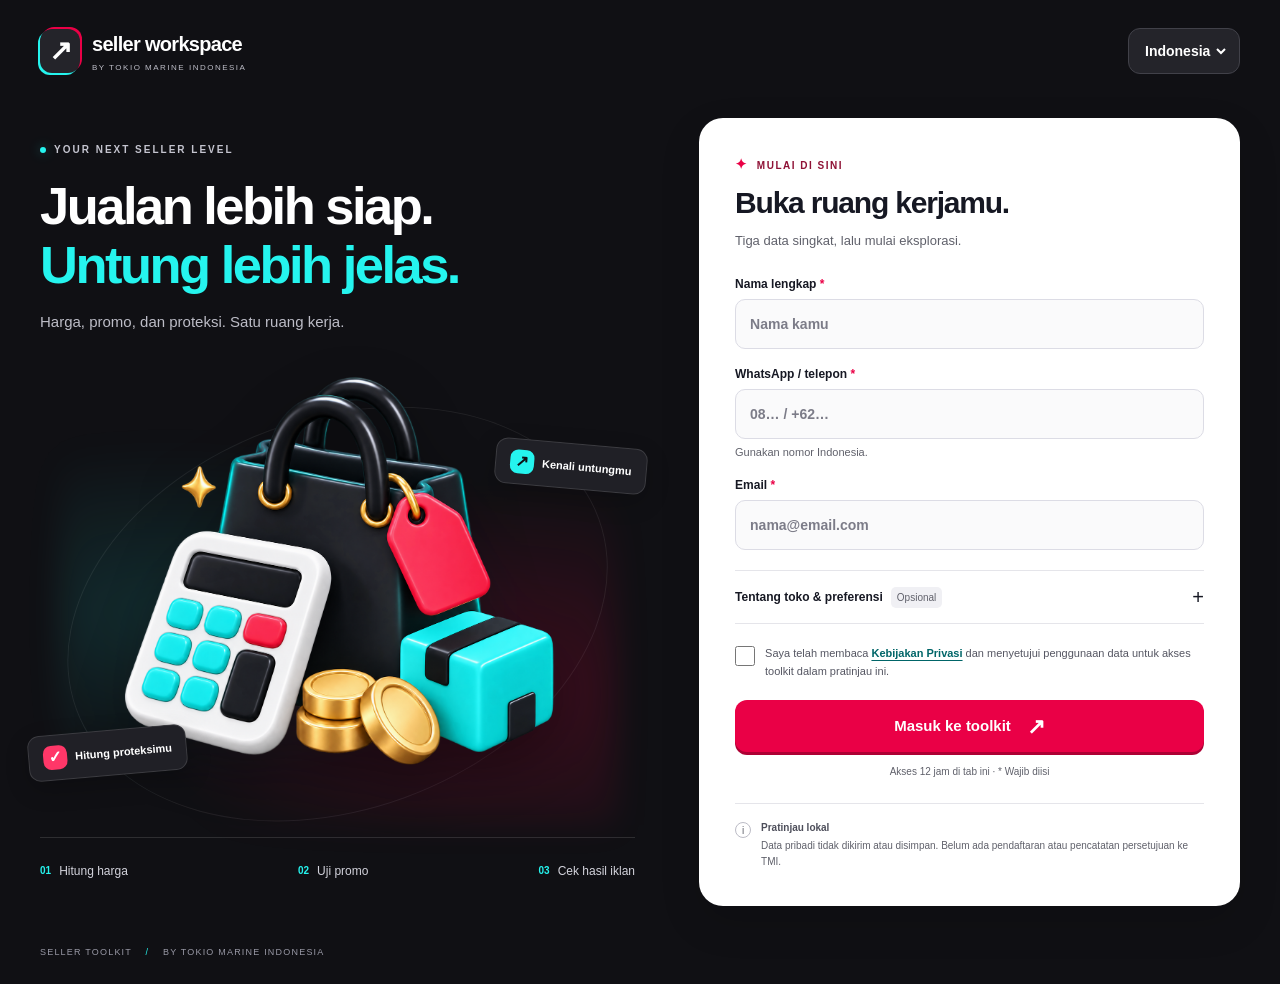
==== web/index.html @ cfddb522 "Redesign access page with TikTok-inspired visuals and focused form flow" ====
<!doctype html>
<html lang="id" hidden>
<head>
<script src="access-session.js?v=6e40b05d6940"></script>
<meta charset="utf-8"><meta name="viewport" content="width=device-width,initial-scale=1,viewport-fit=cover">
<title>TMI Seller Toolkit — Ruang Kerja Seller</title>
<meta name="description" content="Konsep worksite TMI Seller Connect: kalkulator margin, simulasi promo, ROAS, stok, dan toolkit layanan pembeli.">
<style>
:root{--ink:#122722;--sub:#677a72;--muted:#84978e;--mint:#c9f3df;--green:#076b53;--lime:#dcecaa;--cyan:#d5f6f3;--pink:#f7e3eb;--yellow:#fff0bc;--bg:#f4f6f2;--white:#fff;--line:#dce5dd;--shadow:0 12px 30px rgba(12,42,30,.045)}
*{box-sizing:border-box}html{scroll-behavior:smooth}body{margin:0;font-family:Inter,Arial,sans-serif;color:var(--ink);background:var(--bg);font-size:14px;line-height:1.5}button,input,select,textarea{font:inherit}button,a{-webkit-tap-highlight-color:transparent}button{cursor:pointer}a{color:inherit}button:focus-visible,a:focus-visible,input:focus-visible,select:focus-visible,textarea:focus-visible{outline:3px solid #19a986;outline-offset:3px}button:disabled{opacity:.5;cursor:not-allowed}button svg{flex-shrink:0}.icon{width:20px;height:20px;fill:none;stroke:currentColor;stroke-width:1.75;stroke-linecap:round;stroke-linejoin:round;display:inline-block;vertical-align:middle}.app{display:flex;min-height:100vh}.sidebar{width:242px;background:var(--ink);color:#e3eee7;position:fixed;inset:0 auto 0 0;padding:30px 20px 18px;display:flex;flex-direction:column;z-index:30}.brand{display:flex;gap:12px;align-items:center;padding:0 8px 27px;color:white;text-decoration:none}.brand-mark{width:39px;height:43px;border-radius:12px;background:var(--mint);color:var(--ink);display:grid;place-items:center}.brand-mark .icon{width:23px;height:23px}.brand strong{font-size:17px;letter-spacing:-.7px;display:block}.brand small{font-size:10px;letter-spacing:1.6px;color:#acbfb3;text-transform:uppercase;display:block;margin-top:3px}.navlabel{font-size:9px;font-weight:650;letter-spacing:1.6px;color:#92a99c;margin:21px 12px 10px}.nav-btn{border:0;background:none;color:#b7cbbd;width:100%;display:flex;align-items:center;gap:11px;text-align:left;padding:12px 13px;border-radius:9px;margin:2px 0;transition:.16s;font-size:12px}.nav-btn:hover{background:#213b30;color:white}.nav-btn.active{background:var(--mint);color:var(--ink);font-weight:650}.nav-btn .icon{width:17px;height:17px}.nav-btn span{flex:1}.nav-mini{font-size:9px;background:#244735;color:#d4e7d9;border-radius:5px;padding:2px 5px}.sidebar-callout{margin-top:auto;background:#1e382d;padding:17px 14px;border:1px solid #365143;border-radius:13px}.sidebar-callout small{color:#bbe4c6;font-size:9px;letter-spacing:1.3px}.sidebar-callout h4{margin:9px 0 7px;font-size:15px;line-height:1.35;color:white}.sidebar-callout p{font-size:11px;color:#aec6b5;margin:0 0 12px}.sidebar-callout button{background:none;border:0;color:var(--mint);font-size:11px;font-weight:650;padding:0;display:flex;gap:6px;align-items:center}.sidebar-foot{color:#8eaa98;font-size:9px;letter-spacing:.4px;padding:18px 8px 0}.workspace{margin-left:242px;min-width:0;width:calc(100% - 242px)}.topbar{height:82px;display:flex;align-items:center;justify-content:space-between;padding:0 38px;background:rgba(244,246,242,.94);border-bottom:1px solid var(--line);gap:14px}.breadcrumbs{font-size:12px;color:var(--sub);display:flex;gap:12px;align-items:center}.breadcrumbs b{color:var(--ink);font-weight:550}.topactions{display:flex;align-items:center;gap:15px}.local-pill{font-size:10px;color:var(--sub);display:flex;align-items:center;gap:6px}.local-pill:before{content:"";width:6px;height:6px;background:#4b9872;border-radius:50%}.btn{border:0;border-radius:9px;padding:12px 17px;display:inline-flex;gap:9px;align-items:center;justify-content:center;text-decoration:none;font-weight:600;font-size:12px;transition:.18s;white-space:nowrap}.btn:hover{transform:translateY(-1px)}.btn.primary{background:var(--ink);color:white}.btn.mint{background:var(--mint);color:var(--ink)}.btn.ghost{background:white;border:1px solid var(--line);color:var(--ink)}.btn.subtle{background:transparent;color:var(--green);border:1px solid #a7c2b3}.btn.small{padding:8px 12px;font-size:11px}.btn .icon{width:16px;height:16px}.mobile-menu{display:none;background:none;border:0;color:var(--ink);padding:5px}.page{padding:31px 38px 40px;max-width:1590px;margin:auto;display:none;animation:fade .3s}.page.active{display:block}@keyframes fade{from{opacity:.1;transform:translateY(5px)}to{opacity:1;transform:translateY(0)}}.eyebrow{font-size:10px;letter-spacing:1.25px;font-weight:700;text-transform:uppercase;color:var(--green)}.page-heading{display:flex;justify-content:space-between;align-items:flex-start;gap:20px;margin-bottom:23px}.page-heading h1{font-size:29px;letter-spacing:-1.0px;margin:4px 0 5px;line-height:1.22}.page-heading p{font-size:12px;color:var(--sub);margin:5px 0;max-width:740px}.badge{font-size:10px;border-radius:6px;padding:5px 8px;font-weight:650;display:inline-flex;align-items:center;gap:5px}.badge.mint{background:var(--mint);color:var(--green)}.badge.gray{background:#e6ebe5;color:#5d7166}.badge.pink{background:var(--pink);color:#954c66}.hero{border-radius:20px;display:grid;grid-template-columns:1.02fr .88fr;gap:22px;padding:37px 36px;background:var(--ink);color:white;position:relative;overflow:hidden}.hero:before{content:"";position:absolute;right:-95px;top:-190px;width:440px;height:440px;border:1px solid #3b5646;border-radius:50%;opacity:.5}.hero:after{content:"";position:absolute;right:-80px;top:-155px;width:440px;height:440px;border:1px solid #3b5646;border-radius:50%;opacity:.4}.hero-copy,.hero-preview{position:relative;z-index:1}.hero .eyebrow{color:#9ed3b9}.hero h2{font-size:clamp(31px,3vw,43px);letter-spacing:-1.5px;line-height:1.11;margin:15px 0 16px;max-width:440px}.hero h2 em{font-style:normal;color:#c9efae}.hero-copy p{font-size:12px;color:#bfd1c2;max-width:395px;margin:0 0 23px;line-height:1.7}.hero-actions{display:flex;gap:12px;align-items:center;flex-wrap:wrap}.hero-actions .btn.subtle{border-color:#506c5b;color:#c3dfcf}.hero-meta{display:flex;flex-wrap:wrap;gap:13px;margin-top:21px;color:#93b19f;font-size:9px}.hero-meta span{display:flex;gap:5px;align-items:center}.hero-meta .icon{width:13px;height:13px}.hero-preview{align-self:center;background:white;border-radius:14px;padding:19px 21px 16px;color:var(--ink);box-shadow:0 20px 50px rgba(0,0,0,.13);transform:rotate(-1.5deg)}.preview-head{display:flex;justify-content:space-between;align-items:center;border-bottom:1px solid var(--line);padding-bottom:12px;font-size:10px}.preview-head b{font-size:11px}.preview-title{margin-top:14px;font-size:10px;color:var(--sub)}.preview-amount{font-size:34px;line-height:1.25;font-weight:700;letter-spacing:-1.4px;margin:4px 0 5px}.preview-row{display:flex;justify-content:space-between;font-size:10px;color:var(--sub);margin:10px 0}.preview-row b{color:var(--ink);font-weight:550}.preview-row.total{border-top:1px solid var(--line);padding-top:11px}.bar-stack{display:flex;gap:3px;height:7px;margin:15px 0 6px}.bar-stack span{height:100%;border-radius:3px}.bar-stack .one{background:#47634b;flex:54}.bar-stack .two{background:#dcc2a4;flex:13}.bar-stack .three{background:#c9f3df;flex:18}.preview-foot{font-size:8px;color:#7b8b82;margin-top:8px;line-height:1.4}.section-head{display:flex;justify-content:space-between;align-items:end;margin:28px 0 14px;gap:20px}.section-head h2{font-size:18px;letter-spacing:-.4px;margin:0}.section-head p{font-size:11px;color:var(--sub);margin:4px 0 0}.section-head button{color:var(--green);font-weight:600;font-size:11px;border:0;background:none;padding:5px 0;white-space:nowrap}.tools-grid{display:grid;grid-template-columns:repeat(3,1fr);gap:15px}.tool-card{border:1px solid var(--line);border-radius:13px;padding:20px;background:white;text-align:left;display:flex;flex-direction:column;transition:transform .18s,box-shadow .18s;min-height:206px}.tool-card:hover{transform:translateY(-3px);box-shadow:var(--shadow)}.tool-card-top{display:flex;justify-content:space-between;align-items:center}.tool-icon{border-radius:10px;width:41px;height:41px;display:grid;place-items:center}.tool-icon .icon{width:22px;height:22px}.tool-icon.mint{background:#e1f5e7}.tool-icon.pink{background:var(--pink);color:#95516b}.tool-icon.yellow{background:var(--yellow);color:#7a6424}.tool-icon.cyan{background:var(--cyan);color:#34766d}.tool-card h3{font-size:15px;margin:17px 0 8px;letter-spacing:-.25px}.tool-card p{font-size:11px;color:var(--sub);margin:0 0 15px;line-height:1.55}.tool-card .open{margin-top:auto;display:flex;justify-content:space-between;align-items:center;font-size:10px;color:var(--green);font-weight:600}.tool-card .open .icon{width:15px;height:15px}.tool-row{display:grid;grid-template-columns:1fr 1fr;gap:15px;margin-top:15px}.tool-card.compact{flex-direction:row;align-items:center;gap:17px;min-height:106px}.tool-card.compact h3{margin:0 0 5px}.tool-card.compact p{margin:0}.tool-card.compact>.icon{margin-left:auto;flex-shrink:0}.worksite-note{font-size:10px;color:var(--sub);line-height:1.5;padding:17px 0 0}.worksite-note a{color:var(--green)}.intro-tip{border:1px solid #d6e7dd;background:#ebf5ed;border-radius:10px;padding:13px 16px;font-size:11px;color:#3f6754;display:flex;gap:10px;align-items:flex-start;margin-bottom:19px}.intro-tip .icon{width:16px;height:16px;flex-shrink:0}.calc-layout{display:grid;grid-template-columns:minmax(0,1.1fr) minmax(290px,.9fr);gap:21px;align-items:start}.panel{background:white;border:1px solid var(--line);border-radius:14px;padding:24px;min-width:0;box-shadow:var(--shadow)}.panel h2,.panel h3{font-size:17px;letter-spacing:-.35px;margin:0 0 7px}.panel .sub{font-size:11px;color:var(--sub);margin:0 0 20px}.form-grid{display:grid;grid-template-columns:1fr 1fr;gap:17px 17px}.field{display:block;font-size:11px;font-weight:550;color:#385348}.field.full{grid-column:1/-1}.field>span:first-child{display:block;margin-bottom:6px}.input-wrap{position:relative;display:flex;align-items:center;background:#fbfcfa;border:1px solid #d6e2d9;border-radius:8px;overflow:hidden}.input-wrap:focus-within{border-color:#37a282;box-shadow:0 0 0 2px #e4f5ec}.input-wrap b{font-size:10px;color:#86968c;font-weight:500;padding:0 0 0 11px}.input-wrap input{width:100%;min-width:0;appearance:textfield;-moz-appearance:textfield;padding:10px 11px;border:0;background:transparent;color:var(--ink);font-size:13px;outline:none!important}.input-wrap input::-webkit-inner-spin-button{opacity:.3}.input-wrap.suffix b{padding:0 12px 0 0}.field small{display:block;color:var(--muted);font-size:9px;font-weight:400;margin-top:5px}.field select,.field textarea{width:100%;padding:10px;border:1px solid #d6e2d9;background:#fbfcfa;border-radius:8px;color:var(--ink);font-size:12px}.field textarea{resize:vertical;min-height:90px}.mini-heading{font-size:10px;letter-spacing:.9px;text-transform:uppercase;font-weight:650;margin:24px 0 13px;color:var(--sub);grid-column:1/-1}.calc-actions{display:flex;gap:9px;flex-wrap:wrap;margin-top:22px;padding-top:19px;border-top:1px solid var(--line)}.result-panel{background:#e5f3e7;border-color:#cee4d3;position:sticky;top:22px}.result-label{font-size:11px;color:#557060}.result-value{font-size:39px;font-weight:700;line-height:1.2;letter-spacing:-1.5px;margin:9px 0}.result-caption{font-size:11px;color:#4c6c58}.status-tag{display:inline-flex;align-items:center;gap:5px;border-radius:6px;padding:5px 8px;background:#c6e5cd;font-size:10px;color:#2f6641;font-weight:650}.status-tag.negative{background:#f4ced9;color:#a13557}.result-breakdown{margin-top:22px;padding-top:10px;border-top:1px solid #c7dcc9}.result-row{display:flex;justify-content:space-between;align-items:flex-start;gap:14px;font-size:11px;padding:9px 0;color:#56715e}.result-row b{color:var(--ink);font-weight:650;text-align:right;white-space:nowrap}.result-row.strong{border-top:1px solid #c7dcc9;margin-top:9px;padding-top:17px}.error{display:none;background:#fdebf0;color:#9c2c51;border:1px solid #f0cad5;border-radius:9px;padding:15px;font-size:12px;line-height:1.5;margin:16px 0}.error.show{display:block}.form-note{font-size:10px;color:var(--sub);line-height:1.7;margin-top:15px}.model-details{margin-top:20px;border:1px solid var(--line);border-radius:12px;background:white;padding:15px 20px;font-size:11px;color:var(--sub)}.model-details summary{cursor:pointer;color:var(--ink);font-weight:600;font-size:12px}.model-details p{margin:12px 0 0}.stats-row{display:grid;grid-template-columns:repeat(3,1fr);gap:15px;margin-bottom:19px}.stat-card{background:white;border:1px solid var(--line);border-radius:12px;padding:20px}.stat-card small{font-size:10px;color:var(--sub)}.stat-card b{display:block;font-size:27px;letter-spacing:-.8px;margin-top:7px}.stat-card p{font-size:10px;color:var(--sub);margin:5px 0 0}.table-wrap{overflow:auto}.data-table{border-collapse:collapse;width:100%;font-size:12px}.data-table th{text-align:left;text-transform:uppercase;letter-spacing:.6px;font-size:9px;color:var(--sub);padding:14px 12px;background:#f3f6f1;border-bottom:1px solid var(--line);white-space:nowrap}.data-table td{padding:15px 12px;border-bottom:1px solid #e6ece6;vertical-align:top;white-space:nowrap}.data-table tr.good{background:#edf8ef}.data-table tr.bad{background:#fff2f5}.data-table .num{text-align:right;font-variant-numeric:tabular-nums}.tag{padding:3px 7px;background:#edf3ef;border-radius:5px;font-size:9px;font-weight:550}.tag.good{color:#297347;background:#e1f3e5}.tag.warn{color:#926523;background:#fff0cc}.section-actions{display:flex;gap:8px;align-items:center}.split-small{display:grid;grid-template-columns:1fr 1fr;gap:20px}.copybox{padding:18px;background:#f6f8f3;border:1px solid var(--line);border-radius:10px;margin-top:12px}.copybox h4{font-size:12px;margin:0 0 8px}.copybox p{font-size:11px;color:var(--sub);line-height:1.7;margin:0 0 12px}.inline-tools{display:flex;align-items:center;justify-content:space-between;gap:10px;flex-wrap:wrap}.empty{padding:35px;text-align:center;color:var(--sub);font-size:12px}.tabrow{display:flex;gap:7px;margin:19px 0;flex-wrap:wrap}.tabrow button{border:1px solid var(--line);background:white;border-radius:8px;padding:8px 12px;font-size:11px}.tabrow button.active{background:var(--ink);color:white}.form-grid .check{grid-column:1/-1;display:flex;align-items:flex-start;gap:9px;font-size:11px;font-weight:400;color:var(--sub);line-height:1.5}.check input{margin-top:2px;accent-color:var(--green);flex-shrink:0}.big-download{background:var(--ink);padding:30px;border-radius:17px;color:white;display:grid;grid-template-columns:1fr auto;align-items:center;gap:25px;margin:22px 0}.big-download h2{font-size:25px;letter-spacing:-.7px;margin:4px 0 11px}.big-download p{font-size:12px;color:#b6cdbd;margin:0}.big-download .eyebrow{color:var(--mint)}.sheet-list{display:grid;grid-template-columns:repeat(4,1fr);gap:12px;margin-top:20px}.sheet-item{border:1px solid var(--line);border-radius:10px;background:white;padding:17px;font-size:11px}.sheet-item small{color:var(--sub);font-size:9px;display:block;margin-top:6px}.event-panel{display:grid;grid-template-columns:1fr 1fr;gap:25px}.event-copy{background:var(--ink);border-radius:15px;padding:30px;color:white;position:relative;overflow:hidden}.event-copy h2{font-size:35px;line-height:1.15;letter-spacing:-1.2px;margin:19px 0}.event-copy p{font-size:13px;line-height:1.8;color:#b8d0bf}.event-copy .eyebrow{color:var(--mint)}.event-points{display:grid;gap:15px;margin:30px 0}.event-points div{display:flex;align-items:center;gap:12px;font-size:12px;color:#cee2d2}.event-copy .huge{position:absolute;bottom:-23px;right:-12px;font-size:116px;font-weight:750;color:#294637;line-height:1}.event-copy>*:not(.huge){position:relative;z-index:1}.source-card{background:white;border:1px solid var(--line);border-radius:10px;padding:18px;margin:10px 0}.source-card h3{font-size:13px;margin:0 0 6px}.source-card p{font-size:11px;color:var(--sub);margin:0 0 8px}.source-card a{font-size:10px;color:var(--green);word-break:break-word}.protection-grid{display:grid;grid-template-columns:repeat(3,1fr);gap:15px}.protection-card{padding:23px;border:1px solid var(--line);border-radius:13px;background:white}.protection-card h3{font-size:20px;margin:15px 0}.protection-card p{font-size:12px;color:var(--sub);line-height:1.7}.protection-card .limit{border-top:1px solid var(--line);padding-top:14px;font-size:10px;color:#805361}.notice{padding:17px;background:var(--yellow);border-radius:10px;font-size:12px;color:#775d25;margin:20px 0}.privacy{font-size:10px;color:var(--sub);margin:18px 0;line-height:1.7}.toast{position:fixed;left:calc(50% + 100px);bottom:25px;transform:translate(-50%,20px);background:var(--ink);color:white;max-width:560px;width:max-content;padding:13px 20px;border-radius:10px;z-index:90;box-shadow:0 8px 35px #10251e30;opacity:0;pointer-events:none;transition:.2s;font-size:12px}.toast.visible{opacity:1;transform:translate(-50%,0)}dialog{border:0;border-radius:16px;padding:0;max-width:620px;width:calc(100% - 36px);box-shadow:0 25px 100px #0005;background:#fff;color:var(--ink)}dialog::backdrop{background:rgba(10,30,22,.45);backdrop-filter:blur(3px)}.dialog-head{display:flex;align-items:center;justify-content:space-between;border-bottom:1px solid var(--line);padding:21px 24px}.dialog-head h2{font-size:19px;margin:0}.dialog-body{padding:23px 24px}.close-btn{border:0;background:#eef3ed;color:var(--ink);border-radius:50%;width:29px;height:29px;font-size:21px;line-height:1}.mobile-overlay{display:none}.hide{display:none!important}
@media(min-width:1650px){.topbar{padding-left:52px;padding-right:52px}.page{padding-top:40px}.hero{padding:44px}}
@media(max-width:1120px){.sidebar{width:212px;padding:26px 13px 15px}.workspace{width:calc(100% - 212px);margin-left:212px}.topbar{padding:0 24px}.page{padding:26px 24px}.hero{padding:28px;grid-template-columns:1fr 1fr}.hero h2{font-size:35px}.hero-preview{padding:17px}.tools-grid{gap:11px}.tool-card{padding:16px}.calc-layout{grid-template-columns:1fr .9fr;gap:15px}.panel{padding:19px}.page-heading h1{font-size:27px}.sheet-list{grid-template-columns:repeat(2,1fr)}}
@media(max-width:880px){.sidebar{transform:translateX(-100%);transition:.2s;width:245px}.sidebar.open{transform:translateX(0)}.workspace{margin-left:0;width:100%}.mobile-menu{display:block}.breadcrumbs{gap:8px}.mobile-overlay.open{display:block;position:fixed;inset:0;background:#0c281950;z-index:29}.topbar{height:70px}.page{padding:24px}.toast{left:50%}.local-pill{display:none}.event-panel{grid-template-columns:1fr}.event-copy .huge{font-size:100px}.protection-grid{grid-template-columns:1fr}}
@media(max-width:600px){.topbar{padding:0 17px;height:65px;gap:8px}.breadcrumbs>span,.breadcrumbs>i{display:none}.topactions{gap:7px}.topactions>.btn{padding:9px 11px;font-size:10px}.page{padding:23px 17px 30px}.page-heading{gap:12px;display:block;margin-bottom:17px}.page-heading h1{font-size:27px;max-width:340px}.page-heading .badge{margin-top:10px}.hero{grid-template-columns:1fr;padding:26px 23px;gap:25px;border-radius:15px}.hero h2{font-size:36px}.hero-preview{transform:rotate(-1deg);max-width:410px}.hero-copy p{font-size:12px;max-width:350px}.hero-meta{gap:10px}.tools-grid{grid-template-columns:1fr}.tool-card{min-height:0;padding:19px}.tool-card h3{margin-top:12px}.tool-row{grid-template-columns:1fr;gap:11px}.section-head{align-items:start;margin-top:25px}.section-head h2{font-size:17px}.section-head button{font-size:10px}.calc-layout{grid-template-columns:1fr}.result-panel{position:static}.form-grid{gap:14px}.stats-row{grid-template-columns:1fr;gap:10px}.stat-card{padding:16px;display:grid;grid-template-columns:1fr 1fr;align-items:center}.stat-card b{font-size:24px;margin:0;text-align:right}.stat-card p{grid-column:1/-1}.split-small{grid-template-columns:1fr}.big-download{grid-template-columns:1fr;padding:25px;gap:20px}.big-download h2{font-size:25px}.sheet-list{gap:9px}.panel{padding:20px}.result-value{font-size:36px}.form-note{font-size:10px}.toast{max-width:calc(100% - 30px);font-size:11px}.event-copy{padding:26px}.event-copy h2{font-size:31px}.inline-tools{align-items:flex-start}.section-actions{flex-wrap:wrap}.field{font-size:10px}.input-wrap input{font-size:13px}.data-table{font-size:11px}.dialog-body{padding:20px}.dialog-head{padding:19px 20px}}
@media(prefers-reduced-motion:reduce){*{animation:none!important;transition:none!important;scroll-behavior:auto!important}}
@media print{.sidebar,.topbar,.btn,.worksite-note,.toast,.mobile-overlay,.nav-btn,.calc-actions,dialog{display:none!important}.workspace{margin:0;width:100%}.page{padding:0;max-width:none}.panel,.hero,.stat-card{box-shadow:none;break-inside:avoid}.result-panel{position:static}.page:not(.active){display:none}.page.active{display:block}.hero{color:#000;background:white;border:1px solid #bbb}.hero p,.hero .eyebrow{color:#333}body{background:white;font-size:10pt}.data-table td{white-space:normal}}
</style>
<link rel="stylesheet" href="workspace.css?v=d2c902193d20">
<link rel="stylesheet" href="theme.css?v=b9138e4c793e">
<link rel="stylesheet" href="mobile.css?v=251c480e85fb">
<link rel="stylesheet" href="protection.css?v=87c7f509bc99">
</head>
<body>
<a class="skip-link" href="#main">Lewati menu, ke isi halaman</a>
<svg aria-hidden="true" style="display:none"><defs>
<symbol id="i-grid" viewBox="0 0 24 24"><rect x="3" y="3" width="7" height="7" rx="1.5"/><rect x="14" y="3" width="7" height="7" rx="1.5"/><rect x="3" y="14" width="7" height="7" rx="1.5"/><rect x="14" y="14" width="7" height="7" rx="1.5"/></symbol>
<symbol id="i-calc" viewBox="0 0 24 24"><rect x="5" y="2.5" width="14" height="19" rx="2"/><path d="M8 6h8M8 10h2m4 0h2M8 14h2m4 0h2M8 18h2m4 0h2"/></symbol>
<symbol id="i-tag" viewBox="0 0 24 24"><path d="M3 3h8l10 10-8 8L3 11z"/><circle cx="7.5" cy="7.5" r="1"/></symbol>
<symbol id="i-chart" viewBox="0 0 24 24"><path d="M4 3v17h17M7 15l4-5 4 2 6-7M16 5h5v5"/></symbol>
<symbol id="i-box" viewBox="0 0 24 24"><path d="m3 7 9-4 9 4v10l-9 4-9-4zM3 7l9 4 9-4M12 11v10M7.5 5l9 4"/></symbol>
<symbol id="i-chat" viewBox="0 0 24 24"><path d="M5 4h14a2 2 0 0 1 2 2v10a2 2 0 0 1-2 2H9l-6 4V6a2 2 0 0 1 2-2zM7 8h10M7 12h7"/></symbol>
<symbol id="i-download" viewBox="0 0 24 24"><path d="M12 3v12m-5-5 5 5 5-5M4 16v4h16v-4"/></symbol>
<symbol id="i-arrow" viewBox="0 0 24 24"><path d="M4 12h15m-6-6 6 6-6 6"/></symbol>
<symbol id="i-check" viewBox="0 0 24 24"><path d="m5 12 4 4L19 6"/></symbol>
<symbol id="i-shield" viewBox="0 0 24 24"><path d="m12 2 8 3v6c0 5-4 9-8 11-4-2-8-6-8-11V5zM8 12l3 3 5-6"/></symbol>
<symbol id="i-book" viewBox="0 0 24 24"><path d="M3 4h6c2 0 3 1 3 2 0-1 1-2 3-2h6v16h-6c-2 0-3 1-3 1s-1-1-3-1H3zM12 6v15"/></symbol>
<symbol id="i-calendar" viewBox="0 0 24 24"><rect x="3" y="5" width="18" height="16" rx="2"/><path d="M7 2v6m10-6v6M3 11h18M7 15h3m4 0h3"/></symbol>
<symbol id="i-info" viewBox="0 0 24 24"><circle cx="12" cy="12" r="9"/><path d="M12 11v6M12 7h.01"/></symbol>
<symbol id="i-copy" viewBox="0 0 24 24"><rect x="8" y="8" width="12" height="13" rx="2"/><path d="M15 8V3H3v13h5"/></symbol>
<symbol id="i-reset" viewBox="0 0 24 24"><path d="M4 10a8 8 0 1 1 1 7M4 4v6h6"/></symbol>
<symbol id="i-menu" viewBox="0 0 24 24"><path d="M4 6h16M4 12h16M4 18h16"/></symbol>
<symbol id="i-save" viewBox="0 0 24 24"><path d="M4 3h13l3 3v15H4zM8 3v6h8V3M8 21v-8h8v8"/></symbol>
<symbol id="i-plus" viewBox="0 0 24 24"><path d="M12 4v16M4 12h16"/></symbol>
<symbol id="i-trash" viewBox="0 0 24 24"><path d="M4 6h16M9 6V3h6v3M6 6l1 15h10l1-15M10 10v7m4-7v7"/></symbol>
<symbol id="i-lock" viewBox="0 0 24 24"><rect x="5" y="10" width="14" height="11" rx="2"/><path d="M8 10V7a4 4 0 0 1 8 0v3M12 14v3"/></symbol>
</defs></svg>
<div class="mobile-overlay" id="overlay"></div>
<div class="app">
<aside class="sidebar" id="sidebar">
<button class="nav-close" id="close-menu" aria-label="Tutup menu navigasi">×</button>
<a href="#home" class="brand" data-page="home"><span class="brand-mark"><svg class="icon"><use href="#i-shield"/></svg></span><span><strong>seller workspace.</strong><small>by Tokio Marine Indonesia</small></span></a>
<nav aria-label="Menu ruang kerja"><button class="nav-btn" data-page="home"><svg class="icon" aria-hidden="true"><use href="#i-grid"/></svg><span>Mulai di sini</span></button><div class="navlabel">RENCANA JUALAN</div><button class="nav-btn" data-page="margin"><svg class="icon" aria-hidden="true"><use href="#i-calc"/></svg><span>Harga & proteksi</span></button><button class="nav-btn" data-page="promo"><svg class="icon" aria-hidden="true"><use href="#i-tag"/></svg><span>Simulasi diskon</span></button><button class="nav-btn" data-page="roas"><svg class="icon" aria-hidden="true"><use href="#i-chart"/></svg><span>Cek biaya iklan</span></button><div class="navlabel">OPERASIONAL TOKO</div><button class="nav-btn" data-page="stock"><svg class="icon" aria-hidden="true"><use href="#i-box"/></svg><span>Rencana stok</span></button><button class="nav-btn" data-page="returns"><svg class="icon" aria-hidden="true"><use href="#i-chat"/></svg><span>Retur & pesan pembeli</span></button><div class="navlabel">PANDUAN & UNDUHAN</div><button class="nav-btn" data-page="templates"><svg class="icon" aria-hidden="true"><use href="#i-download"/></svg><span>Template & hasil</span></button><button class="nav-btn" data-page="webinar"><svg class="icon" aria-hidden="true"><use href="#i-calendar"/></svg><span>Belajar di TokioTalk</span></button><button class="nav-btn" data-page="protection"><svg class="icon" aria-hidden="true"><use href="#i-shield"/></svg><span>Kenali proteksi</span></button><button class="nav-btn" data-page="sources"><svg class="icon" aria-hidden="true"><use href="#i-book"/></svg><span>Cara hitung & sumber</span></button></nav><div class="sidebar-foot"><svg class="icon" aria-hidden="true"><use href="#i-lock"/></svg><span>Data di perangkat ini<br>Belum terhubung ke toko</span></div></aside>
<div class="workspace">
<header class="topbar"><div class="breadcrumbs"><button class="mobile-menu" id="menu" aria-label="Buka menu" aria-controls="sidebar" aria-expanded="false"><svg class="icon" aria-hidden="true"><use href="#i-menu"/></svg></button><span id="crumb-group">Ruang kerja</span><i aria-hidden="true">/</i><b id="crumb">Mulai di sini</b></div><div class="topactions"><label class="language-picker"><svg class="icon" aria-hidden="true" viewBox="0 0 24 24"><circle cx="12" cy="12" r="9"/><path d="M3 12h18M12 3c5 5 5 13 0 18M12 3c-5 5-5 13 0 18"/></svg><select id="language-select" aria-label="Bahasa / Language" data-no-i18n><option value="id" lang="id">Indonesia</option><option value="en" lang="en">English</option></select></label><span id="save-status" role="status" aria-live="polite">Angka contoh</span><button class="btn primary" data-save><svg class="icon" aria-hidden="true"><use href="#i-save"/></svg>Simpan</button></div></header>
<main id="main">
<section class="page active" id="page-home" aria-label="Mulai di sini">
<div class="page-heading dashboard-heading"><div><div class="eyebrow">SELLER WORKSPACE</div><h1>Naik level jualanmu.</h1><p>Hitung untung. Siapkan langkah berikutnya.</p></div><div class="quest-counter"><span class="quest-stars" aria-hidden="true">✦ ✦ ✦</span><span id="quest-count">0/3 alat dijelajahi</span><progress id="quest-progress" max="3" value="0" aria-label="Alat rencana jualan dijelajahi"></progress></div></div>
<div class="start-panel"><div class="quest-hero-copy"><span class="badge mint">MISI PERTAMA</span><h2>Harga pas.<br>Untung jelas.</h2><p>Mulai dari modal dan biaya produkmu.</p><button class="btn primary" data-page="margin">Hitung sekarang <svg class="icon" aria-hidden="true"><use href="#i-arrow"/></svg></button></div><div class="hero-art"><img src="assets/seller-tiktok-3d.png" alt="Ilustrasi 3D tas belanja, kalkulator, koin, dan paket" width="380" height="380" fetchpriority="high"><span class="art-spark one" aria-hidden="true">✦</span><span class="art-spark two" aria-hidden="true">✧</span></div></div>
<div class="live-summary" id="home-summary" aria-label="Ringkasan hitungan produk"></div>
<div class="section-head"><div><h2>3 langkah, makin siap.</h2></div><span class="section-meta">Pilih alatmu</span></div>
<div class="journey-grid">
<button class="journey-card" data-page="margin"><div class="mission-top"><span class="clay-icon calc"><svg class="icon" aria-hidden="true"><use href="#i-calc"/></svg><i aria-hidden="true">+</i></span><span class="step-number">01</span></div><h3>Harga & proteksi</h3><p>Temukan harga yang pas.</p><span class="open"><span class="mission-action">Mulai</span><span aria-hidden="true">↗</span></span></button>
<button class="journey-card" data-page="promo"><div class="mission-top"><span class="clay-icon promo"><svg class="icon" aria-hidden="true"><use href="#i-tag"/></svg><i aria-hidden="true">%</i></span><span class="step-number">02</span></div><h3>Simulasi diskon</h3><p>Promo jalan, margin aman.</p><span class="open"><span class="mission-action">Coba</span><span aria-hidden="true">↗</span></span></button>
<button class="journey-card" data-page="roas"><div class="mission-top"><span class="clay-icon ads"><svg class="icon" aria-hidden="true"><use href="#i-chart"/></svg><i aria-hidden="true">↗</i></span><span class="step-number">03</span></div><h3>Cek biaya iklan</h3><p>Ukur hasil setiap rupiah.</p><span class="open"><span class="mission-action">Cek</span><span aria-hidden="true">↗</span></span></button>
</div>
<div class="section-head"><h2>Toko makin tertata.</h2><span class="section-meta">Operasional</span></div>
<div class="tool-row"><button class="tool-card compact" data-page="stock"><span class="clay-icon mini stock"><svg class="icon" aria-hidden="true"><use href="#i-box"/></svg></span><span><h3>Rencana stok</h3><p>Tahu kapan harus restock.</p></span><span aria-hidden="true">↗</span></button><button class="tool-card compact" data-page="returns"><span class="clay-icon mini returns"><svg class="icon" aria-hidden="true"><use href="#i-chat"/></svg></span><span><h3>Retur & pesan pembeli</h3><p>Catat kendala. Siapkan balasan.</p></span><span aria-hidden="true">↗</span></button></div>
<div class="resource-strip"><div><span class="resource-symbol" aria-hidden="true">↓</span><h2>Bawa hitunganmu.</h2></div><button class="btn ghost" data-page="templates">Excel & hasil CSV <span aria-hidden="true">→</span></button></div>
<p class="worksite-note">Angka contoh, bukan tarif resmi. <a href="#sources" data-page="sources">Cara hitung & sumber ↗</a></p>
</section>
<section class="page" id="page-margin" aria-label="HPP biaya dan margin">
<div class="page-heading"><div><div class="eyebrow">RENCANA JUALAN / 1 DARI 3</div><h1>Harga & proteksi</h1><p>Hitung modal, biaya, dan untung per item.</p></div><span class="badge gray">Model ilustratif</span></div>
<div class="intro-tip"><svg class="icon"><use href="#i-info"/></svg><span><b>Biaya contoh.</b> Sesuaikan dengan tokomu. Tarif % memakai harga setelah diskon.</span></div>
<div class="calc-layout"><div class="panel"><h2>Hitungan untuk 1 item</h2><p class="sub">Semua biaya per item. Isi 0 jika tidak ada.</p><form id="margin-form" class="form-grid" novalidate></form><div class="calc-actions"><button class="btn primary" data-save>Simpan di perangkat</button><button class="btn ghost" data-export="margin"><svg class="icon"><use href="#i-download"/></svg>Ekspor hasil CSV</button></div><p class="form-note">Simpan untuk melanjutkan nanti di browser ini.</p></div><div><div class="panel result-panel"><div id="margin-result"></div><div class="error" id="margin-error" role="alert"></div></div><details class="model-details"><summary>Bagaimana model ini menghitung?</summary><p>Harga setelah diskon = harga daftar × (1 − diskon). Potongan persentase = nilai neto × total tarif yang kamu masukkan. Sisa kontribusi = nilai neto − HPP − seluruh biaya yang diinput.</p><p>Margin adalah sisa kontribusi ÷ nilai barang neto, bukan markup atas modal. Harga target diturunkan dari struktur biaya ini. Biaya dengan basis atau cap berbeda perlu dikonversi sendiri ke nilai efektif atau biaya tetap. Belum termasuk pajak/overhead yang tidak kamu input.</p></details></div></div>
</section>
<section class="page" id="page-promo" aria-label="Promo planner">
<div class="page-heading"><div><div class="eyebrow">RENCANA JUALAN / 2 DARI 3</div><h1>Simulasi diskon</h1><p>Bandingkan diskon. Pilih margin yang nyaman.</p></div><span class="badge gray">Per item + rencana unit</span></div>
<div class="connection-panel"><div><span class="connection-label">TERHUBUNG KE HARGA & KEUNTUNGAN</span><p id="promo-origin"></p><small>Otomatis ikut biaya produk. Tabel tidak mengubah diskon dasar.</small></div><button class="btn ghost small" data-page="margin">Ubah harga & biaya</button></div>
<div class="stats-row" id="promo-stats"></div><div class="panel"><div class="inline-tools"><div><h2>Bandingkan skenario promo</h2><p class="sub">Keuntungan total = untung per item × rencana unit.</p></div><label class="field" style="width:160px"><span>Rencana unit terjual</span><span class="input-wrap"><input id="promo-units" type="number" min="1" step="1" value="50" aria-label="Rencana unit terjual"></span></label></div><div class="error" id="promo-error" role="alert"></div><div class="table-wrap"><table class="data-table"><thead><tr><th>Diskon</th><th class="num">Harga setelah diskon</th><th class="num">Premi seller</th><th class="num">Keuntungan / item</th><th class="num">Margin</th><th class="num">Keuntungan total</th><th>Target margin</th></tr></thead><tbody id="promo-table"></tbody></table></div><div class="calc-actions"><button class="btn primary" data-save>Simpan di perangkat</button><button class="btn ghost" data-export="promo">Ekspor perbandingan CSV</button></div></div>
<details class="model-details"><summary>Asumsi penting sebelum menyiapkan promo</summary><p>Diskon maksimum = 1 − biaya tetap dan iklan per item ÷ (harga daftar × (1 − total tarif % − target margin)). Jika hasil negatif, target margin belum tercapai meski tanpa diskon. Periksa biaya, kapasitas stok, dan ketentuan platform secara terpisah.</p></details>
</section>
<section class="page" id="page-roas" aria-label="ROAS dan iklan"><div class="page-heading"><div><div class="eyebrow">RENCANA JUALAN / 3 DARI 3</div><h1>Cek biaya iklan</h1><p>Pendapatan vs biaya iklan. Masih untung?</p></div><span class="badge gray">Per kampanye / periode</span></div><div class="connection-panel"><div><span class="connection-label">MARGIN SEBELUM IKLAN</span><p id="roas-origin"></p><small>Untuk 1 produk, gunakan margin produk. Untuk campuran produk, isi rata-rata sendiri. Diskon tabel tidak otomatis diterapkan.</small><span id="roas-source-status" class="source-status" role="status"></span></div><button class="btn ghost" id="use-product-margin">Gunakan margin produk</button></div><div class="calc-layout"><div class="panel"><h2>Gunakan periode yang sama</h2><p class="sub">Margin setelah biaya produk, sebelum iklan.</p><form class="form-grid" id="roas-form" novalidate></form><div class="calc-actions"><button class="btn primary" data-save>Simpan di perangkat</button><button class="btn ghost" data-export="roas">Ekspor hasil CSV</button></div></div><div class="panel result-panel"><div id="roas-result"></div><div class="error" id="roas-error" role="alert"></div></div></div><details class="model-details"><summary>ROAS tinggi belum tentu berarti laba tinggi</summary><p>ROAS = pendapatan terkait iklan ÷ biaya iklan. Break-even ROAS = 1 ÷ margin kontribusi sebelum iklan. Angka pendapatan harus konsisten dalam periode, basis transaksi, serta atribusinya. Pendapatan seluruh toko tidak otomatis dihasilkan oleh iklan.</p><p>TTS Cargo, Freshness, dan Trial tidak melindungi biaya iklan atau menjamin target ROAS.</p></details></section>
<section class="page" id="page-stock" aria-label="Stok dan restock"><div class="page-heading"><div><div class="eyebrow">OPERASIONAL TOKO</div><h1>Rencana stok</h1><p>Cek waktu restock dan jumlah yang dibutuhkan.</p></div><span class="badge gray">Input manual</span></div><div class="intro-tip"><svg class="icon" aria-hidden="true"><use href="#i-info"/></svg><span><b>Per 1 produk.</b> Penjualan harian diisi terpisah dari simulasi diskon.</span></div><div class="calc-layout"><div class="panel"><h2>Kebutuhan satu SKU</h2><p class="sub">Gunakan stok masuk yang sudah pasti.</p><form class="form-grid" id="stock-form" novalidate></form><div class="calc-actions"><button class="btn primary" data-save>Simpan di perangkat</button><button class="btn ghost" data-export="stock">Ekspor hasil CSV</button></div></div><div class="panel result-panel"><div id="stock-result"></div><div class="error" id="stock-error" role="alert"></div></div></div><details class="model-details"><summary>Formula sederhana, bukan ramalan permintaan</summary><p>Titik pesan ulang = rata-rata unit harian × (waktu pasok + buffer). Target stok = rata-rata harian × (waktu pasok + buffer + periode review). Kebutuhan pesan = maksimum 0 atau target dikurangi stok tersedia dan masuk.</p><p>Musiman, minimum pembelian, kapasitas, dan masa simpan harus ditinjau terpisah. Tidak ada purchase order yang dibuat dari worksite ini.</p></details></section>
<section class="page" id="page-returns" aria-label="Retur dan respons pembeli"><div class="page-heading"><div><div class="eyebrow">OPERASIONAL TOKO</div><h1>Retur & pesan pembeli</h1><p>Catat biaya retur tanpa data pribadi pembeli.</p></div><button class="btn primary" id="add-return"><svg class="icon"><use href="#i-plus"/></svg>Tambah catatan</button></div><div class="intro-tip"><svg class="icon" aria-hidden="true"><use href="#i-info"/></svg><span><b>Biaya aktual.</b> Belum otomatis mengurangi keuntungan di simulasi harga.</span></div><div class="local-links"><a href="#return-stats">Catat biaya retur ↓</a><a href="#reply-list">Cari template balasan ↓</a></div><div class="stats-row" id="return-stats"></div><div class="panel"><div class="inline-tools"><h2>Biaya keluhan & retur</h2><button class="btn ghost small" data-export="returns">Ekspor CSV</button></div><div class="table-wrap" style="margin-top:18px"><table class="data-table"><thead><tr><th>ID / kendala</th><th class="num">Ongkir kirim</th><th class="num">Ongkir retur</th><th class="num">Biaya lain</th><th class="num">Biaya diganti</th><th class="num">Sisa biaya</th><th>Status</th><th></th></tr></thead><tbody id="return-table"></tbody></table></div><div class="calc-actions"><button class="btn primary" data-save>Simpan di perangkat</button></div><p class="form-note">Biaya diganti ≠ keputusan klaim. Jangan hitung HPP/refund dua kali.</p></div><div class="section-head"><div><h2>Template respons pembeli</h2><p>Salin, lalu sesuaikan bagian [dalam kurung].</p></div></div><div class="split-small" id="reply-list"></div></section>
<section class="page" id="page-templates" aria-label="Template Excel"><div class="page-heading"><div><div class="eyebrow">BAWA TOOLKIT KE WORKFLOW-MU</div><h1>Template & hasil hitungan</h1><p>Hasilmu atau template baru. Tinggal unduh.</p></div></div><div class="panel export-hub"><span class="badge mint">HASIL INPUTMU</span><h2>Unduh hasil hitungan saat ini</h2><p class="sub">CSV berisi input saat ini, termasuk perubahan yang belum disimpan.</p><div class="export-actions"><button class="btn ghost" data-export="margin">Harga & proteksi · CSV</button><button class="btn ghost" data-export="promo">Simulasi diskon · CSV</button><button class="btn ghost" data-export="roas">Biaya iklan · CSV</button><button class="btn ghost" data-export="stock">Rencana stok · CSV</button><button class="btn ghost" data-export="returns">Catatan retur · CSV</button></div></div><div class="big-download"><div><div class="eyebrow">TEMPLATE UNTUK MULAI DARI AWAL</div><h2>8 sheet Excel dengan formula.</h2><p>Sel biru untuk input. Sel mint untuk hasil. Contoh isian dan sumber sudah disertakan.</p></div><button class="btn mint" data-download><svg class="icon"><use href="#i-download"/></svg>Unduh .xlsx</button></div><div class="sheet-list"><div class="sheet-item">01 · Mulai<small>Panduan dan batasan</small></div><div class="sheet-item">02 · Margin<small>HPP, fee, harga & kontribusi</small></div><div class="sheet-item">03 · Promo 12.12<small>Perbandingan diskon</small></div><div class="sheet-item">04 · ROAS<small>Hitungan & break-even</small></div><div class="sheet-item">05 · Stok<small>Perkiraan restock</small></div><div class="sheet-item">06 · Biaya Retur<small>Catatan biaya keluhan</small></div><div class="sheet-item">07 · Respons<small>Template pesan pembeli</small></div><div class="sheet-item">08 · Sumber<small>Riset dan asumsi</small></div></div><p class="form-note">Template Excel: Bahasa Indonesia.</p><div class="notice">Excel berisi contoh awal. Untuk membawa hitunganmu, unduh CSV di atas.</div><div class="panel"><h2>Ingin belajar memakainya bersama?</h2><p class="sub">TokioTalk membahas penggunaan toolkit dan relevansi proteksi. Tidak wajib membeli produk untuk mendapatkan alat.</p><button class="btn primary" data-page="webinar">Lihat konsep TokioTalk <svg class="icon"><use href="#i-arrow"/></svg></button></div></section>
<section class="page" id="page-webinar" aria-label="TokioTalk"><div class="page-heading"><div><div class="eyebrow">TOKIOTALK HYBRID WEBINAR</div><h1>Belajar di TokioTalk</h1><p>Konsep sesi Road to 12.12. Jadwal, pembicara, dan pelaksanaan menunggu konfirmasi.</p></div><span class="badge gray">Pratinjau formulir</span></div><div class="event-panel"><div class="event-copy"><div class="eyebrow">LEARN TOGETHER. SELL SMARTER.</div><h2>Order ramai.<br>Margin ke mana?</h2><p>Latihan memakai Margin Calculator, meninjau biaya retur, dan memahami tempat proteksi dalam transaksi yang relevan.</p><div class="event-points"><div><svg class="icon"><use href="#i-check"/></svg>Praktik dari satu contoh produk</div><div><svg class="icon"><use href="#i-check"/></svg>Toolkit gratis, tanpa wajib membeli</div><div><svg class="icon"><use href="#i-check"/></svg>Pengenalan proteksi dengan batasannya</div></div><span class="huge">12.12</span></div><div class="panel"><h2>Dapatkan informasi sesi</h2><p class="sub">Pratinjau alur saja. Jangan masukkan data pribadi asli. Form ini tidak mengirim atau menyimpan data ke TMI/Mekari.</p><form class="form-grid" id="interest-form"><label class="field"><span>Nama</span><span class="input-wrap"><input name="person" placeholder="Nama peserta" maxlength="80" required autocomplete="off"></span></label><label class="field"><span>Nama toko</span><span class="input-wrap"><input name="shop" placeholder="Nama toko" maxlength="100" required autocomplete="off"></span></label><label class="field full"><span>Nomor WhatsApp</span><span class="input-wrap"><input name="phone" placeholder="08xxxxxxxxxx" inputmode="tel" type="tel" pattern="[+0-9 ()-]{9,20}" required autocomplete="off"></span></label><label class="field full"><span>Yang ingin kamu pelajari</span><select name="topic"><option>HPP, biaya admin & margin</option><option>Promo dan ROAS</option><option>Stok & operasional</option><option>Retur & respons pembeli</option></select></label><label class="check"><input type="checkbox" name="eventConsent" required><span>Saya memilih menerima informasi terkait sesi TokioTalk yang saya minati, sesuai pemberitahuan penggunaan data.</span></label><label class="check"><input type="checkbox" name="marketingConsent"><span>Opsional: saya juga ingin menerima tips dan informasi program/proteksi TMI. Pilihan ini tidak wajib untuk memperoleh toolkit.</span></label><div class="field full"><button class="btn primary" type="submit">Lihat pratinjau konfirmasi <svg class="icon"><use href="#i-arrow"/></svg></button></div></form><details class="compact-details"><summary>Tentang formulir demo</summary><p>Versi produksi memerlukan pemberitahuan privasi, penyimpanan consent, backend, dan integrasi Mekari yang disetujui. Tidak ada pendaftaran acara sungguhan dari file ini.</p></details></div></div></section>
<section class="page" id="page-protection" aria-label="Kenali proteksi"><div class="page-heading"><div><div class="eyebrow">EDUKASI SETELAH HITUNGAN</div><h1>Kenali proteksi</h1><p>Toolkit membantu pengelolaan bisnis. Risiko tertentu dapat dibahas terpisah sesuai produk dan ketentuannya.</p></div></div><div class="protection-grid"><div class="protection-card"><span class="tool-icon yellow"><svg class="icon"><use href="#i-box"/></svg></span><h3>TTS Cargo</h3><p>Penggantian biaya pengiriman tertentu pada skenario retur, refund, atau gagal kirim yang memenuhi ketentuan program.</p><p class="limit">Bukan otomatis pertanggungan nilai barang hilang/rusak. Manfaat dan limit berbeda menurut skenario serta opsi program.</p></div><div class="protection-card"><span class="tool-icon cyan"><svg class="icon"><use href="#i-shield"/></svg></span><h3>TTS Freshness</h3><p>Perlindungan atas kejadian tertentu pada buah yang memenuhi persyaratan selama periode yang dipertanggungkan.</p><p class="limit">Jenis buah, penyebab, deductible, rasio kompensasi, dan periode mengikuti polis. Bukan jaminan seluruh makanan selalu segar.</p></div><div class="protection-card"><span class="tool-icon pink"><svg class="icon"><use href="#i-tag"/></svg></span><h3>TTS Trial</h3><p>Refund tertentu setelah percobaan terbatas produk perfume, makeup, atau personal care yang memenuhi ketentuan.</p><p class="limit">Bukan semua alasan refund. Alergi, salah beli, masalah kualitas, dan kerusakan logistik dikecualikan pada baseline yang diberikan.</p></div></div><div class="notice">Informasi di atas mengikuti baseline program untuk konsep ini, bukan penawaran atau bukti perlindungan. Ketersediaan, premi, dan alur aplikasi harus dikonfirmasi. Worksite ini tidak menerbitkan polis, mengaktifkan proteksi, atau memproses pembelian.</div><div class="panel"><h2>Pembelian tetap melalui alur aplikasi yang disetujui.</h2><p class="sub" style="margin:0">Tidak ada tautan pembelian yang dibuat-buat dalam konsep ini. Pendaftaran toolkit atau acara tidak berarti order sudah terlindungi.</p></div></section>
<section class="page" id="page-sources" aria-label="Sumber dan asumsi"><div class="page-heading"><div><div class="eyebrow">TRANSPARANSI PERHITUNGAN</div><h1>Cara hitung & sumber</h1><p>Riset ditinjau 11 September 2026. Urutan alat adalah prioritas rancangan, bukan peringkat penjualan pasar.</p></div></div><div class="notice">Referensi Instagram yang diminta, termasuk halaman kelima, belum dapat dibaca. Worksite ini adalah konsep independen TMI, bukan reproduksi visual posting tersebut.</div><div id="sources-list"></div><div class="panel" style="margin-top:22px"><h2>Data pada perangkat ini</h2><p class="sub">Kalkulasi dan tracker hanya disimpan jika kamu memilih simpan. Nama dan nomor pada pratinjau formulir tidak disimpan. Tidak ada analytics, API marketplace, atau pemrosesan server dalam file ini.</p><button class="btn ghost" id="reset-all"><svg class="icon"><use href="#i-reset"/></svg>Hapus simpanan & kembali ke contoh</button></div></section>
</main>
</div></div>
<dialog id="return-dialog"><div class="dialog-head"><h2>Tambah catatan biaya</h2><button class="close-btn" data-close="return-dialog" aria-label="Tutup">×</button></div><div class="dialog-body"><p class="form-note" style="margin:0 0 20px">Gunakan ID internal. Jangan masukkan nama, kontak, atau alamat pembeli.</p><form class="form-grid" id="return-form"><label class="field"><span>ID order internal</span><span class="input-wrap"><input name="order" required maxlength="50" placeholder="INTERNAL-001"></span></label><label class="field"><span>Jenis kendala</span><select name="issue"><option>Retur pembeli</option><option>Gagal kirim</option><option>Kondisi buah</option><option>Permintaan trial</option><option>Lainnya</option></select></label><label class="field"><span>Ongkir kirim ke pembeli (Rp)</span><span class="input-wrap"><input name="forward" type="number" min="0" max="1000000000" step="1" value="0" required></span></label><label class="field"><span>Ongkir retur (Rp)</span><span class="input-wrap"><input name="reverse" type="number" min="0" max="1000000000" step="1" value="0" required></span></label><label class="field"><span>Biaya lain (Rp)</span><span class="input-wrap"><input name="other" type="number" min="0" max="1000000000" step="1" value="0" required></span></label><label class="field"><span>Biaya yang sudah diganti (Rp)</span><span class="input-wrap"><input name="recovery" type="number" min="0" max="1000000000" step="1" value="0" required></span></label><label class="field full"><span>Status</span><select name="status"><option>Baru</option><option>Diproses</option><option>Selesai</option></select></label><div class="field full"><button class="btn primary" type="submit">Tambah ke tracker</button></div></form></div></dialog>
<dialog id="confirmation-dialog"><div class="dialog-head"><h2>Alur konfirmasi sudah terlihat.</h2><button class="close-btn" data-close="confirmation-dialog" aria-label="Tutup">×</button></div><div class="dialog-body"><span class="badge mint">Tidak ada data yang dikirim</span><p>Di versi produksi, halaman ini mengonfirmasi minat peserta sebelum informasi jadwal diberikan melalui kanal yang disetujui.</p><p class="form-note">Pada file ini, nama dan nomor yang diisi langsung dihapus setelah pratinjau. Belum ada pendaftaran ke TMI atau Mekari.</p><button class="btn primary" data-close="confirmation-dialog">Kembali ke toolkit</button></div></dialog>
<div class="toast" id="toast" role="status" aria-live="polite"></div>
<script src="i18n.js?v=c26b29542e08"></script>
<script src="pricing.js?v=f9266ad3d25f"></script>
<script>
'use strict';
const $=(s,r=document)=>r.querySelector(s), $$=(s,r=document)=>Array.from(r.querySelectorAll(s));
const icon=n=>`<svg class="icon" aria-hidden="true"><use href="#i-${n}"/></svg>`;
const rupiah=v=>Number.isFinite(v)?'Rp'+new Intl.NumberFormat(uiLocale(),{maximumFractionDigits:2}).format(v):'—';
const number=(v,d=1)=>Number.isFinite(v)?new Intl.NumberFormat(uiLocale(),{maximumFractionDigits:d}).format(v):'—';
const percent=v=>number(v*100,2)+'%';
const escapeHTML=s=>String(s).replace(/[&<>"']/g,c=>({'&':'&amp;','<':'&lt;','>':'&gt;','"':'&quot;',"'":'&#39;'}[c]));
const DEFAULTS={margin:{price:100000,discount:10,cogs:50000,pack:2000,ship:2000,fixed:1250,admin:6,affiliate:5,service:2,ads:5000,other:0,target:15,orderQty:1,operations:0,protection:0},roas:{revenue:10000000,spend:2000000,margin:30},stock:{daily:12,lead:7,buffer:5,review:14,onhand:90,allocated:20,inbound:15},roasLinked:false,units:50,returns:[{order:'CONTOH-001',issue:'Retur pembeli',forward:10000,reverse:10000,other:0,recovery:0,status:'Baru'}]};
const STORE='tmi-seller-toolkit-v1';let state=structuredClone(DEFAULTS);let current='home';
try {const saved=JSON.parse(localStorage.getItem(STORE)||'null');if(saved&&typeof saved==='object') {for(const key of ['margin','roas','stock']) if(saved[key]) for(const field in state[key]) if(Number.isFinite(saved[key][field]))state[key][field]=saved[key][field];if(typeof saved.roasLinked==='boolean')state.roasLinked=saved.roasLinked;if(Number.isInteger(saved.units)&&saved.units>0)state.units=saved.units;if(Array.isArray(saved.returns))state.returns=saved.returns.slice(0,500).filter(r=>typeof r.order==='string'&&r.order.length<=50&&['forward','reverse','other','recovery'].every(k=>Number.isFinite(r[k])&&r[k]>=0)&&['Baru','Diproses','Selesai'].includes(r.status));}} catch(e) {}
const LABELS={home:'Mulai di sini',margin:'Harga & proteksi',promo:'Simulasi diskon',roas:'Cek biaya iklan',stock:'Rencana stok',returns:'Retur & pesan pembeli',templates:'Template & hasil',webinar:'Belajar di TokioTalk',protection:'Kenali proteksi',sources:'Cara hitung & sumber',master:'Biaya & referensi'};
const specs={margin:[['price','Harga jual sebelum diskon','Rp'],['discount','Diskon seller','%'],['cogs','Modal produk (HPP)','Rp'],['pack','Kemasan / item','Rp'],['ship','Ongkir seller / item','Rp'],['fixed','Biaya platform / pesanan','Rp'],['orderQty','Item per pesanan','item'],['operations','Operasional / item','Rp'],['admin','Biaya platform','%'],['affiliate','Komisi affiliate','%'],['service','Biaya layanan / promo','%'],['ads','Alokasi iklan / item','Rp'],['other','Biaya lain / item','Rp'],['target','Target keuntungan (%)','%']],roas:[['revenue','Pendapatan dari iklan','Rp'],['spend','Biaya iklan','Rp'],['margin','Margin sebelum iklan','%']],stock:[['daily','Rata-rata unit terjual / hari','unit'],['lead','Waktu tunggu restock','hari'],['buffer','Cadangan stok untuk','hari'],['review','Jarak antar evaluasi stok','hari'],['onhand','Stok fisik','unit'],['allocated','Stok untuk pesanan yang sudah ada','unit'],['inbound','Stok masuk yang sudah pasti','unit']]};
function nonnegative(obj){return Object.values(obj).every(v=>Number.isFinite(v)&&v>=0&&v<=1e12);}
function marginCalc(p){return SellerPricing.marginCalc(p);}
function promoCalc(p,d,u){return SellerPricing.promoCalc(p,d,u);}
function roasCalc(p){if(!nonnegative(p)||p.spend<=0||p.margin<=0||p.margin>100)return{error:'Gunakan pendapatan ≥ 0, biaya iklan > 0, dan margin sebelum iklan antara > 0% hingga 100%.'};return{actual:p.revenue/p.spend,be:100/p.margin,before:p.revenue*p.margin/100,after:p.revenue*p.margin/100-p.spend};}
function stockCalc(p){if(!['onhand','allocated','inbound'].every(k=>Number.isInteger(p[k])))return{error:'Stok harus berupa unit bulat.'};if(!nonnegative(p)||p.daily<=0||p.onhand<p.allocated)return{error:'Isi angka yang valid. Penjualan harian harus > 0 dan stok fisik tidak boleh lebih kecil dari stok teralokasi.'};const available=p.onhand-p.allocated,position=available+p.inbound,rop=Math.ceil(p.daily*(p.lead+p.buffer)),target=Math.ceil(p.daily*(p.lead+p.buffer+p.review));return{available,position,rop,target,order:Math.max(0,Math.ceil(target-position)),days:available/p.daily};}
window.ToolkitMath={marginCalc,promoCalc,roasCalc,stockCalc};
const resultRow=(label,value,strong=false)=>`<div class="result-row ${strong?'strong':''}"><span>${label}</span><b>${value}</b></div>`;
function showError(id,err){const el=$(`#${id}-error`);el.textContent=err||'';el.classList.toggle('show',Boolean(err));}
function updateMargin(){renderPricing();}
function updatePromo(){renderPromotions();}
function updateRoas(){if(state.roasLinked){const m=marginCalc(state.margin);state.roas.margin=m.error?NaN:m.before/m.net*100;$('#roas-margin').value=Number.isFinite(state.roas.margin)?state.roas.margin:'';}const r=roasCalc(state.roas);showError('roas',r.error);if(r.error){$('#roas-result').innerHTML='<div class="result-label">Hasil belum dapat dihitung</div><div class="result-value">—</div>';return;}$('#roas-result').innerHTML=`<div class="result-label">Pendapatan per Rp1 biaya iklan (ROAS)</div><div class="result-value">${number(r.actual,2)}×</div><span class="status-tag ${r.after<0?'negative':''}">${r.after<0?'Biaya iklan belum tertutup':'Biaya iklan tertutup'}</span><div class="result-breakdown">${resultRow('ROAS minimum agar impas',number(r.be,2)+'×')}${resultRow('Keuntungan sebelum iklan',rupiah(r.before))}${resultRow('Biaya iklan',rupiah(state.roas.spend))}${resultRow('Keuntungan setelah iklan',rupiah(r.after),true)}</div><p class="form-note">Gunakan periode yang sama. Hasil bukan jaminan penjualan.</p>`;}
function updateStock(){const r=stockCalc(state.stock);showError('stock',r.error);if(r.error){$('#stock-result').innerHTML='<div class="result-label">Hasil belum dapat dihitung</div><div class="result-value">—</div>';return;}$('#stock-result').innerHTML=`<div class="result-label">Estimasi kebutuhan pesan</div><div class="result-value">${number(r.order,0)} <span style="font-size:19px;letter-spacing:0">unit</span></div><span class="status-tag ${r.position<=r.rop?'negative':''}">${r.position<=r.rop?'Pada / di bawah titik pesan ulang':'Di atas titik pesan ulang'}</span><div class="result-breakdown">${resultRow('Stok tersedia',number(r.available,0)+' unit')}${resultRow('Posisi stok + masuk',number(r.position,0)+' unit')}${resultRow('Titik pesan ulang',number(r.rop,0)+' unit')}${resultRow('Target persediaan',number(r.target,0)+' unit')}${resultRow('Perkiraan stok tersedia',number(r.days,1)+' hari',true)}</div><p class="form-note">Estimasi. Cek kapasitas dan masa simpan sebelum pesan.</p>`;}
function updateReturns(){let total=0,recovered=0;for(const r of state.returns){total+=r.forward+r.reverse+r.other-r.recovery;recovered+=r.recovery;}$('#return-stats').innerHTML=`<div class="stat-card"><small>Catatan kendala</small><b>${state.returns.length}</b><p>Termasuk contoh jika belum dihapus</p></div><div class="stat-card"><small>Total biaya yang ditanggung</small><b>${rupiah(total)}</b><p>Bukan nilai klaim asuransi</p></div><div class="stat-card"><small>Biaya yang sudah diganti</small><b>${rupiah(recovered)}</b><p>Dari sumber yang dicatat seller</p></div>`;$('#return-table').innerHTML=state.returns.length?state.returns.map((r,i)=>`<tr><td><b data-no-i18n>${escapeHTML(r.order)}</b><br><small>${escapeHTML(r.issue)}</small></td><td class="num">${rupiah(r.forward)}</td><td class="num">${rupiah(r.reverse)}</td><td class="num">${rupiah(r.other)}</td><td class="num">${rupiah(r.recovery)}</td><td class="num"><b>${rupiah(r.forward+r.reverse+r.other-r.recovery)}</b></td><td><span class="tag">${escapeHTML(r.status)}</span></td><td><button class="btn ghost small" data-remove="${i}" aria-label="Hapus ${escapeHTML(r.order)}">${icon('trash')}</button></td></tr>`).join(''):'<tr><td colspan="8" class="empty">Belum ada catatan. Gunakan tombol Tambah catatan.</td></tr>';}
const replies=[['Pertanyaan detail produk','Halo Kak, untuk produk [nama], berikut detail [warna/ukuran/tekstur/aroma] sesuai informasi produk. Persepsi dan hasil bisa berbeda. Kami bantu jelaskan pilihan sebelum Kakak membeli.'],['Keluhan pengiriman','Maaf atas kendalanya, Kak. Mohon gunakan kanal bantuan resmi pada pesanan untuk mencatat masalahnya. Kami akan meninjau informasi yang diperlukan dan membantu tindak lanjut sesuai proses platform.'],['Permintaan retur / refund','Kami bantu cek alasan dan ketentuan pada pesanan, Kak. Persetujuan retur atau refund mengikuti pemeriksaan yang berlaku; kami belum dapat menjanjikan hasil sebelum proses selesai.'],['Pertanyaan proteksi','Kakak dapat meninjau proteksi yang tercantum pada transaksi. Manfaat, periode, limit, pengecualian, dan proses klaim mengikuti ketentuan yang berlaku. Toolkit ini bukan bukti perlindungan pesanan.']];
$('#reply-list').innerHTML=replies.map(([t,b],i)=>`<div class="copybox"><h4>${t}</h4><p>${b}</p><button class="btn ghost small" data-copy="${i}">${icon('copy')}Salin template</button></div>`).join('');
const sources=[['HPP dan harga jual','Listing milik Adhita Yulia mencantumkan template HPP/harga jual Rp59.000 saat riset. Bukti penawaran berbayar, bukan jumlah transaksi atau peringkat minat.','https://lynk.id/adhita.yulia/ePr4n4q'],['Kalkulator biaya admin TikTok Shop','Listing kategori serupa oleh akusaraharsa. Keberadaan produk membantu identifikasi kebutuhan; tidak membuktikan volume penjualan.','https://lynk.id/akusaraharsa/71r61rznyv9x'],['Margin bukan markup','Shopify menyediakan profit margin calculator dan menjelaskan perbedaan margin serta markup. Model workbook/worksite menambahkan struktur biaya yang diinput pengguna.','https://www.shopify.com/tools/profit-margin-calculator'],['Biaya iklan + affiliate','TikTok mendokumentasikan optimasi yang mempertimbangkan kedua biaya. Alat pada worksite tetap ROAS sederhana dan bukan pengganti dashboard GMV Max.','https://ads.tiktok.com/resources/help/article/about-affiliate-cost-optimization'],['Definisi ROAS','TikTok mendefinisikan ROAS sebagai revenue from ads dibagi advertising cost. Tidak seluruh revenue toko merupakan hasil iklan.','https://ads.tiktok.com/business/en-US/guides/what-is-roas'],['Stok peringatan','Dokumentasi BigSeller mendukung pentingnya batas stok peringatan. Formula restock worksite adalah model usulan sederhana, bukan formula resmi BigSeller.','https://help.bigseller.com/in/detailPage/4/1/1336/content'],['Workflow Excel untuk stok','BigSeller mendokumentasikan penambahan dan pengurangan stok melalui Excel. Worksite ini tidak melakukan impor atau sinkronisasi ke BigSeller.','https://help.bigseller.com/in/detailPage/4/1/59/content']];
$('#sources-list').innerHTML=sources.map(([t,b,u])=>`<article class="source-card"><h3>${t}</h3><p>${b}</p><a href="${u}" target="_blank" rel="noopener noreferrer">Buka sumber resmi / pemilik produk ↗</a></article>`).join('');
function recalc(){updateMargin();updatePromo();updateRoas();updateStock();updateReturns();refreshWorkspace();}
let toastTimer;function toast(msg){clearTimeout(toastTimer);$('#toast').textContent=msg;localizeUI();$('#toast').classList.add('visible');toastTimer=setTimeout(()=>$('#toast').classList.remove('visible'),4300);}
function save(){const err=marginCalc(state.margin).error||roasCalc(state.roasLinked?{...state.roas,margin:1}:state.roas).error||stockCalc(state.stock).error||promoCalc(state.margin,0,state.units).error;if(err)return toast(err);try{localStorage.setItem(STORE,JSON.stringify(state));savedSnapshot=JSON.stringify(state);hasSaved=true;refreshWorkspace();toast('Hitungan dan tracker disimpan di perangkat ini. Tidak dikirim ke server.');}catch(e){toast('Browser tidak mengizinkan penyimpanan lokal. Ekspor CSV untuk menyimpan hasil.');}}
function downloadBlob(blob,name){const u=URL.createObjectURL(blob),a=document.createElement('a');a.href=u;a.download=name;document.body.appendChild(a);a.click();a.remove();setTimeout(()=>URL.revokeObjectURL(u),20000);}

const WORKBOOK_BASE64='UEsDBBQAAAAIAOdULF14mgtFjAEAAKEFAAAPAAAAeGwvd29ya2Jvb2sueG1svdS5btwwEAbgVyFYpMuK4qFjY9mwkcIpDAe7eYHhtUusSAqkFCtvb/iAVkiVRukGUww+YGb+m7vZ9+i3SdnF0OFyRzAyQUXtwqnD02i/Nvju9mbev8R0kTFe0Oz7kPdzh8/jOOyLIquz8ZB3cTBh9r2NycOYdzGdijwkAzqfjRl9X1BCqsKDC/ht3ns3LxUK4E2Hn6YeHEbvrR+6wyVGae90hw+SyJqotrYVlVyCxZ+Q9C+QaK1T5ntUkzdh/JAk08PoYshnN2SMir8pvyA5i76AH76h4+SlSSsXXVyt4A0DIYgBxaU2m7seIZ3g0/UE6eTCysUWlxWlVrqxFgjjVMnNXT9T9HFF4QtFMQa2bLWuSM05pZtTDs/3x5VEXCWWSkKYlKqpOTF8c8lxjJeVpFokRJZSCa2aWlIu+fZn8+DgD6CDGaf1HdfX/[base64]/xUWAbOG0AkR9qHgjwH1+vv7PoQGB+tWbzOfKdxYnXhjYBGaUKCxYhxsv2Nlkn25fLMib16+y6yR94OzzPWOpkvk8SK4zm9ynaXStqsn6nvluMgsjFmQ+34ax76bJLIx3ahLFzN0keZjPVY1SU/VdLyC5YrD3HT9NlHW4D1KbLFsblfLjw8YmGqVEKSXvwg2zyZ/f9mH68lNUfl79dXVFiaJ2xMJxLJ1R+kd3a+2He5pR+vLvT2zzz4vT/+zWnj8i6W6pH7d8293SeKT5TNfMp0aU5Fn50R1pPY3sbrx40rhkUut054HbMGjyDgY5bCvq7D/lu8ttAnDYi+uzctOdG3MvDQ+ChwihSO6tYq8rclW2rwWWlcA65GGsxLuVTZzq71zpJ1BHmrplzi2jLy78KlxKTetWHwr3fCj9NJS2sOhPa/aPHIPmSNPUrOViOWwqDWreWO+GLo+Fubwb2s9emic5wZjr+q2YZrVQDlse582wBeWw5XGef0ZumrI4cDzOlWr5y0PEbBKEAaslq8Y/DNrF7gNoxtlxSci9Tcm1u+soS/UofiD99zeO4dyMp98qg3H43zngGCPqv3fMajQeR3/pGI4+nn7rbDJSfkeuT8eZO+bz+tVCcaivwnjD4vpg10izsRw2mmW1bl0MNIzzz/ml8tdtM1QU0dm2daVUXNMG9aLHebVYSlUrpXpb8rCLtjpoP6ufbZsdnS8ALQE3ivjDx72/YrFTXP8V/y62OmHQXvM4b9ZuC7Fi/VkEEOjDhRAm50KxfsO9XeCzpnrdw4b8XjH11vkJc82ClMWHMs22l7dvdHYNm+8aYvYu3wGx74DL9zm2msm/ZvnNPiz7v7EbfWFZKd6ngABxEn6zX6aAdJmOBBF2HTF7l++A2HcM7LJe2fc5cKW6zO/TEWMqGTHwZaR6+jeFnAh1BUtWYDpZgalk5XR5mTLlRITdQMze5Tsg9l1a9up9DaRVI0QvsfeA2ntA7f0ctfdz1N7rqL3Xp+K9rHfM/[base64]/tNAR8gNy/gUufrWezzKPqae6fDR3Zr1dyafrtcnHHJQfT2DZnikzKVabKetf/w9QSwMEFAAAAAgA51QsXfpcAVkDAwAA2g0AABMAAAB4bC90aGVtZS90aGVtZTEueG1svVfbcpswFPwVRu8NN3PzhGQSx24f0mmnyQ/IIECNEB5Jjp2/7yBuAozjNHbsB0tiz9lF57DC17f7nGiviHFc0BCYVwbQEI2KGNM0BFuRfPPB7c01nIsM5UijMEchWGRQfP/9DLR9TiifwxBkQmzmus6jDOWQXxUbRPc5SQqWQ8GvCpbqMYM7TNOc6JZhuHoOMQVt3iVBOaKClwsRYU/RAbLyWvxilj/8jS8I014hCcEO07jYPaO9ABqBXCwIC4EhP0DTb671NoqIiWAlcCU/TWAdEb9YMpCl6zbSWFr+zOwYJIKIMXDpl98uo0TAKEK0lqOCTcc1fKsBK6hqeCB74Jn2IEBhsMcMgXtvzfoBElUNZ+MbXQXLB6cfIFHV0BkF3BnWfWD3AySqGrqjgNnyzrOW/QCJygimL2O46/m+28BbTFKQHwfxgesa3kOD72C60mpVAip6jfcrSXCEZN/l8G/BVgUVsspQYKqJtw1KYFQ2KCR4zbD2iNNMSB44R/AdQMSPAvQBZ47puwKOUB8hbek6Bl3dDLk1uZh8JBNMyJN4I+iRS3G8IDheYULkREa1pdhkC8Iawh4wZbAb8zpVyrVNwUNggMlc0kEwFdWa6zVPPZyTbf6ziOumN1s7gHMORXfBcBSfaBnkLOWqhhJ3sg7PntDR0Q112CfqkHdyshDf/LCQ4KgQXSkPwVSD5SnhzGq75REkKC4LVifolfUsJQ5mU3dkfXZrTygxz2CMmrzGlJKpZuu68AxFVqR4/mElQTAhpNyqSxRZH9sBof2Ztiv5vebu/sssNoyLB8izCicvtecrVWgCw/kCGqvcmcvR6MM9REmCIjGx0k0fuaizHLz8WXQ5KbYCsacs3mlrsmV/YBwCxzMdA2gx5qIpgBZj1rXP+P2iW4dkk8HayXsPbYWX45ZTESvlDKX357Xidbo6y3H1ftTAtabs1pt+Ei9wPgbKuaT4R+B/1FMrqzz3sanqUOVNGq09Ic++kNF2Xfl1hjps2dJjm9cxORv8gWpWbv4BUEsDBBQAAAAIAOdULF0NHrnoZQAAAHMAAAAUAAAAeGwvc2hhcmVkU3RyaW5ncy54bWwFwVEKwyAMANCrSP5n3D7GkNqeRdq0CiYWkw2Pv/eWbXJzPxpauyR4+gCOZO9HlSvB187HB7Z1mVHV3OQmGmeCYnZHRN0LcVbfb5LJ7eyDs6nv40K9B+VDC5Fxw1cIb+RcBRyuf1BLAwQUAAAACADnVCxdFh7BhkIJAAA5NAAAGAAAAHhsL3dvcmtzaGVldHMvc2hlZXQxLnhtbJ2bXW/buBKG/wohYM+V13b8lcRn3UUjktvFdtGgKbbX45ixWevDkKgm/feLkdRYLN8E7F41ejiU36GGnBHF/vb7U56Jr6aqbVlskovxNBGmuC93tthvksY9/HqV/P7mt6f1Y1kd64MxTjzlWVGvnzbJwbnTejKp7w8mp3pcnkzxlGcPZZWTq8dltZ/Up8rQru2WZ5PZdLqa5GSLhG/YUt0a31ZiZx6oydzH8vGdsfuD2yQXy0RM2PC+zOr+X5FbFpmInJ7afx/tzh02yeIiEQe725lik0wTcd/Ursw/d20X59t03Wd999lz99nsJ7rP++7zc/fVT3Rf9N0X/637su++/G/dV3331U90n5wfQfvMJDnii6p8FFVrxI9rvvje+fkBto/5nm3eXiSi3iQX03ki3CapXdW2fX1zp96/Vx/Fpw8f3v/15yf+qa/dDz53vRl0nTzTFFIJqYJU+3TS+jNwi0PCbZLZ/DW3Zu09Lof3vQEsBUwCpgDTQxaonPeDP3tN5bz3dPHD4L+jak8jsbX0jUR5MhXxIkDZSOyoEKfK5FbUJstMJaaj+S9iRxnloibXiNrmTUa1HcNH1v/gzBsDBCWCCkHtwWAcFjFPawHue4NgiqBEUCGoF69qXcZoXba3WHhSAUsBk4ApwPSQBSpXMSpXnaOXPwRWShWJEx3JwvA49xo4gqBEUCGoPRg4c9k5s1i95sxle4vZ9Adn/m4ysmJHlRXthBH/o/z0f/[base64]/dpGj+Q8w2G3iEqIVWQap+G3s2jonqOo/[base64]/QMUQlpApS7dPQsVXUDFjhGXBD91xcFbuGQ/c57jkWP354e9etwp/s8VN57AuK9q39E1X2oa9d7pp8y6v8bX+X3BRfTEY1T4bcHKmwdW5GYtt0oOCcyH/WfVagYn+k5/kiarOlPVnh2p9oCsvbCZS9EP9nt4ZjjqiEVEGqfRqO+WVUMKH66AbSFFIJqYJU+zSUHFV5sRWK/w/nuhI/h3O/oVOISkgVpNqnoVPXUbF/jWOfi21QNpuqL6vJUSP6Woey8ki1LTgLnKfBYFjaKVNTZgtxoNpmxTcaiz+aos0J7VvuPb/[base64]/lwjdov2N3zj5ZTI/2ezImyNdiVEb5zKTm8Kdi+6RoKOzX7nzqcxs3S/uXyi3XL0fDUc7j94LwXxWOBw+RCWkClLt03D4orbN2AoEM6yMIJWQKki1T0PJUZURW6Fg/kxVQcIWp8bh53DuN3QKUQmpglT7NHTqKiqMz7tJP7xCV43YdF61L39j8c5+oUbkzY7Epl9a+f2zyWgs3m6bX2nLPbow57rCUbU37nvEf1/G/[base64]/[base64]//C+jNv1BLAwQUAAAACADnVCxdsNJeSzYKAADSNwAAGAAAAHhsL3dvcmtzaGVldHMvc2hlZXQyLnhtbJ2bW24bORaGt0IImHmKrbslV1oJ5CKZGLGdwHZj0I+Ui5IY1UUoshI3kIdZxACzoNnJrGRAqiyL4S8N00+2vzqH/Hl4OSwW/dv75yIn32StVVXOOv3zXofI8qnKVLmadRqzPJt23r/77Tn5XtUbvZbSkOciL3XyPOusjdkm3a5+WstC6PNqK8vnIl9WdSGMPq/qVVdvayky51bk3UGvd9EthCo7tkBHuTP+UpNMLkWTm/vq+0epVmsz6/THHdK1hk9VrtufpFBWZIcU4tn9/K4ys551Rv0OWassk+Ws0+uQp0abqvjH7ln/tZid+6B1H+zdB4NfcB+27sNX94tfcB+17qO/5j5u3cd/zf2idb/4Bffuaxe4PqPCCPtHXX0ntTOy3TUcvTjvO9B185O1mfc7RM86/d6wQ8yso03tnn17d3U9/2NO/i6K7Vtyzzi7Z3cP1+QHeWA3N+yePH7+fPPp+tFK+LYTsi/y6qDI7p6mkFJIGaTcp13XzoPm2qFiZp3B8FRzB66MyWG5V4ClgFHAGGD8kAUqh22nDE6pHLYtHf3UKR9FvRJvyEKJPwWptrIWdnEQ+RuSiZJsa1koomWey5r03gz/RjKRi4JoYRqiVdHkQqtz2GVthQMvBghSBBmC3INBHEYxvTUC5V4hmCJIEWQI8tFJreMYreNdEZOfumx+9+HTnPwxv/tA6PWH3+/mn+Z3hM5v5rfk4fr295v5wzXskdfiDlqJIEWQIcg9GLTSLjdm1hn3T7XywhUx6P28WrgRuZVFXWmpRUm6ZGt/ihI2ri1lN7x3Sefbu/5g3EPW6ZE6qVqIlSJfmyIXa6KMLMhW1i/[base64]/V5MjKwV7OC82jiZG9u7XbdC4P1KDy1HOFRHKytFrrTSbW7e1bkLl9ua33+eP+BgHZR4uANClPs0jFc/Kl79U2v4rrNFSXKh8OL94h8VriN1fX7du5BM2eXQyFrLMlP1kTF1UNJhmBDlPg3DNIgK0+DIrBD1ShpSiHqlSrKpSlOrRaMVjtUAL1UDHK3TVdZyUxWyzOygdmv5kUgNYKQQ5T4NIzWMitQQy/4ii0WTCyPKNvV0yf0Wh2kINwQ4SEdqc3tjL0aZctXbhWsjiTBCHwnYEAYMUe7TMGCjqICNjvazWrbbeCONOBKs0ZH01xvigB2p7Yurp31P2G8P7L7grVv0y9XKbh127xNHIjeCkUOU+zSMXNQm21pp9/Jw8EKAYIogRZAhyD0Yir2IEnuBxAKYIkgRZAhyD4ZiJ1FiJ/j95ZHdPdqXl915wMlXloMiDtuGKIWUQcp9GrZvGnXOcWwbWK42os3ahaybrbDrhdhtDvcvzeRelU9KlMTUotRioxUpZLlSm8YoshFGrqpatS/h1aoWBTHVpiKZIg+71/FUlubILLo6kHYYN0QppAxS7tMwbpdR4wLt264gTSGlkDJIuU/DI55e1BnPkT3a6zHWPXu4vSb//ee/yC37NL+7frhlZM759c31/JG9HHp9nj/A7joo/[base64]//Js8VptqKzMlyA9yK+qNNKpcEeFezI9stQ8KPWwxohRSBin3adjicdQYb4/eehc/Ndl+qdH2U81ul2XUxlSbVV4tRK7X1fb8qSq69u2ilFp3VdbdH07gGIxhDBClkDJIuU/DGERthwZoO4RgiiBFkCHIPRiKnUR12OTkEL1qu4R8lPm2Te7kB9lt4NsFad9Vbml6WFdbMs807jd0vJZCSiFlkHKfhqFod06j06GY/p+xKzLdDlw3XGupq6Z+krq7lvm2K2qjnnLZFYuqMWdaGjuVzzK1dKu7OduH6eypKgql7anAWS2M1GfLqj7bFXxmJ8OZyPT7XJSrmcpwGOFGClIKKYOU+zQMY9RGylqFwx/AFEGKIEOQezD8/[base64]/+mUch6JVOZ7/6DY/8XqeXSfnhP7D8SdNGjYWIvrMNH48Te8kaP0ovEXn9Gj9hFYu87Q69JYi8EQ69JYm8AQ69pYu/JQq9pYi/GQq/LxF4dhV6Xib0rCr36vcRdooR+/V7ibk1iz37i7hViz37iLhJiz0Hi7tlhz0HiLtZhz2HiLpxhz2Hibphhz1HiLlxhz1HibljBQdGfJO4SDX44Tdy1C/hw0EvcR378cJC478H44Shxnw3xw/Gph5PEfbjCD6eJ+xyD50UvcR8F8MN+4g7MdxPSn3tbsZK37kKnJrlcmlmndz7pkHq3grjfTbV1v407ZFEZUxUvf62lyGRt/[base64]/SbJ2/BEFBvsZRkl98nWovRbG5GAzyjy9BzPLzdBMkX+NomWYxK/LzNFsN8k0WsEXZLI4Gpq6PBjELE413WFJaGt9lZBEs2TYq7tMvb4Nw9VJMNWOokQE3/JhGef2XxCF3UiMx+1r+/RIuipepZhsaeQkXiyCZarpGPm7zIo3/Wl0zDt1Uzc26ublvbpo/0Nyqm1uH5qMfaG7Xze0/1nxYNx/+seajuvnoB5oPDkNQjpnHCsbfZOkXkpVGfLgse9d4P4DlMH/kNteGRvKpZuiWRoqplhdZee3z1dvr+zfX5GcWby7Jh+v7Nze35O/kwX//3r8nj/P5+3c3j/zzP1de7PtzG/0N9nQGqQepDykV6aAMshErnyfFVDOtrljNsg+n2a8L2AwwDzAfMNpkkpdWPSJml5dWHal9PCIsW7E+eQ7ZN0bSTZAxvjKwqE8WLCGbLIhDkgdRFGRE71s/kQWLWExyVmxJHsbbiOXhORyy+gNNQQMEPQR9BKkAJR1sldGyQb8ugjMEPQR9BKnd6etQxddh1YVzNGS6QQbk5vbu6ZE8zt/NyT//wW8h4t7cP8GROHTTiA5BD0EfQSpAKbpRPSONruhGZRdwPpIFWxYsIwMSFkEMg6pa8zlfTLVqh/[base64]/exhF7KaMlA7IJcpawBMdddWCNxHURx2203AJumQzUH0MW4TNbheTTwQd8NzS7a+oFMT3Csl6mkl4mniaHPKZzkpg/MEnMFrHesE9hn0RhXmThuk/[base64]/[base64]/1w857c+fdvbx6fbt9cwxXNbXTRPK5A1IPUh5SKVI5vrBQfzq4fClZscxLyMgEHVbczj9aoG+rf38/veze0d33r9Wbzp9vHnju6cA3zZOr03dHPq+JS53+j4nJalWj1v77r8IvT8kVUXBr9Dze3PXdctq2vfLj+256ADgyjtDPKV43r/Q9zr+caRt84mer9+X3PNaypNr/V+tULSrWTk742f6f1tbsgC9c5q2LXTiTQWCrm7/A832vaHFkAfQSpAOVhnSgNK64OlO5Td9e4mTbyke29cl8Z42kpkzt63TPOXOekrwmSdBTdB5+asgDoI0gFKB/O6Uqnc7iQuI7SNcvDegfsyqh3HXRJA/eYV+6r0YDPwCO5zCEW6+Bp84AQQB9BKkBZLENJLFx+vEvjMA/JJmIFP+3HMhkKM8iYvO61aeWctl2ZHM+4sdMmoYEkBNBHkApQllDtNBhXJNfLZRiFrAiweKaaeG0KjY8Eaj30OHjXFAhAH0EqQFkgS0kgXFY8pgWLOhKRXbMuiW5oc5Vvl8uw+/[base64]/O3PGZazryqtU2A1FqjqCPIBWgrJVSas6t+Jozahdrd292y1X343SuXVwe+0gec+K0yYNSdAR9BKkA5W+mlVJ0boXk+VCu4mS9VwmKsms97hRlAhd0c+JAUeo+RVEQ9BGkApRFUUrFuRU+BFsFRb3BfVca4/t7XetKZMpqYa1Qzo2gjyAVoKyVUs7NrVoOXrcRK/ihe7kPDsj9BgtVdTC0/4hQxwkU/rLl4GNTJpR5I0gFKMuklHlzK3SfCV+5b5NiuyZFOc2wVlUvI7NDK35m06HX/fzp1nu66/Xc8alrOqeuqZ8MetXhAj9jaC0RW6+MW69MzppVQWdF0NqHYZ6cDDri0U/aSw1LKl6H5qTlTkKlBoI+glSA8hRRKjW4Ff7OZxkWVW5d3UpdE0Sl7LCs1//18d6lEmeuqR/fw44+HJ/bjjWp/o1b9glUEyHoI0gFKI+YUk3ErVoT/2qUVDKxupvOFfB/6q7+z9yr9kQf4ZFHJR+CPoJUgPLIK5V8lsIPqMJ4w3I84KP/swFXv63/feM/Gtp2y/[base64]/YQFdrBEJwh6CHoI0gFKDurtINxK9lZtIMh6CHoI0gFKDurtINxK9lZtIMh6CHoI0gFKDurtINxK9lZtIMh6CHoI0gFKDurtINxK9lZtIMh6CHoI0gFKD/Gp7SDcSvJWQRnCHoI+ghSAe6cHRw9pRwH2SqYBVH1APP+HcmCJf+R5AV/lHaALlkX/JFNeGl4wZ93RJdmhn1R/uodXxxelL/exhdHF+UPluEnGs5F+WPfKtBYiGnBCvYXFoULVoRpkpOP6TbZD4l4kRTfNsFU4w+naCT/veybP53BLfkv+bYRM660+W2f/xy2PK7YQf5G7Aug0p0NWwXVcUpOomBZTDX93NFIVk2U8nWRbspXQ408p0WRxrt3/MGYIOPvLI0s07TYv6kC3/8nBFf/AlBLAwQUAAAACADnVCxdcAgn6QEJAACFPQAAGAAAAHhsL3dvcmtzaGVldHMvc2hlZXQ0LnhtbNWbX3ObSBbFv0ovlZ3EKUWiEQjwjDIV6O6aVP445WRrn7GFZdYSqAAl3qr98FuNZFmte7Ba82T7wZZ+3G7ObTg6Fkh//Hm/XLCfed0UVTl1+NB1WF5eV7OinE+ddXvzLnL+fP/H/fmvqr5rbvO8ZffLRdmc30+d27ZdnY9GzfVtvsyaYbXKy/vl4qaql1nbDKt6PmpWdZ7NumHLxchz3clomRWloyfsqOqKv9Vslt9k60V7Wf36Ky/mt+3U4YHDRrrwulo0279sWWiRDltm993fX8WsvZ06PnfYbTGb5eXUcR12vW7aavnvzTb+OM1muLcd7u2Ge94Jw8fb4ePH4ZMThvvb4f7fGx5shwd/b/hkO3xywvDR4yHojpnI2kw/qatfrO6K9OEa+w+DdwewO8zXuuYDd1gzdbg7dlg7dZq27rb9fP/t8uLLBfsf+y4/f5aX7MfFxedPH3/oXf7c7Hg3RbI3xWhHU0gFpBJSZdJR19dee/rUaKeON36qPa+bI9yfNwEsBUwAJgFT+4yoHG8PgveUyvG2U//gIPyV1fNswK6K7L8Zq1Z5nekXg2wxYLOsZKs6XxasyReLvGbuYPxPNssW2ZI1WbtmTbFcL7KmGMJDtt2hZ6wBggJBiaAyIFkH3+Zo+WDeBMEUQYGgRFD5T2oNbLQG3RSHR+wyL6+zMmPrsmjhym+GeXE3bvN6+/N94KLadLeLvR4Bk4CpfUYanNg0ONmsUXjQoSiau6qEvfWM6M5iVuZtBbvsGfVt7+xG40TPuE9V2dbF1bop2IgVbb5Eg2XP4C9ZPS9gc+r47tqqzRbGWLLwoc3Ch5vXE9c4ReAZkmxKfX+v9Ob9R/Xmw1fx5vVm3X/Llqvf2aax1/94lbzi0dS5+OQMPn7/+q8vibx88yp5FZwN9O/f5u3vU755uNAP3e3P4MuF6OoG/Gzqng365p68fcPffQjPBo5zpqXebMRv5oFHv6+DJJw6zsBxBh9VfyfjqXPx1Rkk4dvXP7K6uNmWfF8vr/J6U+IP3LN9KWOsQxzVkYS6t779hL1bot4t8dm7vs6i3i1e2L/JfZeG+716cYi7ldtuo95uRThKjLncoReH0BhHV06Eb7tTbP+E8KPg8IwgZolszBJBswzdAPolepZ+iQ79Egd9dulrIIlOsEtkbxcvggspjupIopdgl8joNfBdbwj7lVGfYR76FdEoMWZzh94kHMd+OJ5EvsfdwPOhfY6upIiofbzQ5V7wtH1iG/vE2D4cuid+lu6JiXt6w6avgSQ+wT3xCe4Jcdgc1ZHEL8E9sdEr5/hFV8Z93nnoVsSjxJjLHXpjH06mji6diKld3CDwDv7HJnbhro1fdBU0DM6bbflzswx3Dz1D43j3Pr6vhYS7J7iGuyfYJsChYyFF7+cFOIe7xvk5idywJ3geeo76exbcHSXmjO6Qx2E4DrzY5zyc+KE7gW6yWFHBXWKoyHfH4ZH44dzKTxz7ycN24s/TTpzYqTeCeltIOD/FTvwEO/k4hSyk6P28BDtx87+jgOO3PQ8dR/0dC85HiTmffnWfHJ7vOwcdX0TBOXHQxAuCY+9/[base64]/[base64]/zNF9svo66e8bq/EbfYDzX35Ls5jzcND7X38aDm3hw3t2M3ezW3MMqm+ebj7A0bJHftFPHHYYOqzfr1D1uq1X3KHDYVdW21fLh2W2ezfJaPxs77Kaq2t2TzZ5236h+/39QSwMEFAAAAAgA51QsXYkGu7HaBwAA8zAAABgAAAB4bC93b3Jrc2hlZXRzL3NoZWV0NS54bWyd211v4kYUBuC/MrXUNqkomG+SLanAM9ONspusSKuql7PBAQt/IHvYTaX+r973l1XHJoTJeZfOdi+a8PiMeWdsciaB/vTzU5aKT3FZJUU+DbrtMBBx/lAsk3w1DXb28cdJ8PPVT0+Xn4tyU63j2IqnLM2ry6dpsLZ2e9npVA/rODNVu9jG+VOWPhZlZmzVLspVp9qWsVnWw7K00wvDUSczSR7QCWvVdfGHUizjR7NL7aL4/DZOVms7DbrDQHSo8KFIq/1XkSUUMhCZeaq/fk6Wdj0NBt1ArJPlMs6nQRiIh11li+z35lj35TTN8N5+eO8wvNf7iuH9/fD+y/DRVwwf7IcP/t/w4X748P8NH+2Hj75ieOflEtTXTBpr6EFZfBZlXUSXqz94Hny4gPVlfqCaWTcQ1TTohv1A2GlQ2bI+9ulqcTe7F3+Je/XunVqIX+/u3t1c/0rP+Kl53sMZ5kdn6Bw0giqhKqja1U49raPZ0Z1hp0Gvf2p2vfoc4+PzzoFFwCQwBUwfG0vZ31+D3qmU/f1MB6+uwVtTrkxLfEzMn0YU27g09LPApC2xNLnYlnGWiCpO07gUYav/rVia1GSiMnYnqiTbpaZK2vCS7Z+w56wBQolQIdQOsnUY+FytATjvHGGEUCJUCPXgZNahT9Zhc4rxq0t2ffNudiv++Vu8n93/dnMzuxUf1OL6Tirxx+z2F3E/ez+DV+TldEezRCgRKoTaQTbLkc8sR/UpXt+XH+J8abbGmlzYuNyYxIpkk5oczqw5Bb0A7DRoGsynq27Y/EMjosOTHs0amAKmj41Neewz5TGc8rx+DX55lmM0y96JSY7BJIEpYHp8apITn0lO4CTfm3KV5CKL81Wy2dlEbEy62aXGFiWcdHOWYXg06cera332ff2DS3xnsu0b0Zz0+2/m3ck0uLsJWvhoP2wFwTk9wWMTJmz3LsZw6SZg6YApYHpyaukufJbugp91DiwCJoEpYPriVMpu6BOTqsAlvrfG7iqR5Nudxd18P67nDKTLqhaLu8XZtT6b3cqz6/vb397P1eJsPjpvvTwYHz+YnLfmo+9W9s00pG9S+2b6/Lqv/7XmYzpafwUHJ/uDk+bgeau+e4IPcZlsKtNMIThncHQL3d3A++dlaY53JgAVQu0gvzpdr6vThVeHNl34qjT148Hrl9q8GzavqvmoMx+/egkN8fS7aPoAFULtIJ++17aMqr4wfZFkW1PhRej91yJ0O/PJqzXot/ujcRj2D//Fa9JDawJQIdQO8jXpe61JH67JTZHbMvm4q2ir9zFOd9mJLvR8jtGJ2+QHtkS9i/EX29RLquOFAagQagf5wnjtCqkK/SRLKiM2x6tj49SsT63OwGt1fmSvo1PrM0DrA1Ah1A7y9fHaiVIV60gII4QSoUKoHeRhvTaUVMXDAowQSoQKoXaQh/[base64]/gALbhTnCCKFEqBBqB3lYry0IHeVhAUYIJUKFUDvIw3ptC6iKhwUYIZQIFULtIA/r1aOpiodFPRqhRKgQagd5WK8eTVU8LOrRCCVChVA7yMN69Wiq4mEBRgglQoVQO8jDenUzquJhAUYIJUKFUDvIw3r1MariYdGfOhBKhAqhdpD/[base64]/BMxXh2MqlhYhBFCiVAh1A7ysF4djKp4WNTBEEqECqF2kIf16mBUxcOiDoZQIlQItYM8rFcHoyoeFnUwhBKhQqgd5GG9OhhV8bCogyGUCBVC7SAP6/eZM9TBEEYIJUKFUDvIw3p1MKriYVEHQygRKoTaQR7Wq4NRFQ+LOhhCiVAh1A7ysF4djKp4WNTBEEqECqF2kIf16mBUxcOiDoZQIlQItYP8045eHYyqWFiEEUKJUCHUDj6H7bz6GHcWl6s4itPmE96HR6KMH+ltxkv65HF9zteH+pf0CVd4aHhJHwuFh7rjy/rdxCaR++Rbs4qbd70rkcaPdhqE7XEgymYJ6+9tsa2/GwbiY2FtkT0/WsdmGZf0qB+Ix6KwhwfNMx3+/4WrfwFQSwMEFAAAAAgA51QsXWb5xj/MBwAAZTEAABgAAAB4bC93b3Jrc2hlZXRzL3NoZWV0Ni54bWydm21v2kgUhf/KyNKuki0N2LwmLalqz4wapS1Vmqj7dRoMeLExsk2SlfbHr64hwOQe6KT9kvjhzPjcO8ZnIO77D09ZKh7iokzyxdDzz1qeiBf3+ThZTIfeqpq8HXgfLt8/XTzmxbycxXElnrJ0UV48Db1ZVS0vms3yfhZnpjzLl/HiKUsneZGZqjzLi2mzXBaxGdfDsrQZtFq9ZmaShUcT1lTX4m+FGMcTs0qrm/zxU5xMZ9XQ87ueaJLwPk/LzU+RJWTSE5l5qn8+JuNqNvQ6vidmyXgcL4ZeyxP3q7LKsx/r1/[base64]/jciXcWHoXmDShhibhVgWcZaIMk7TuBCtRvsPMTapyURpqpUok2yVmjI5g0u2OWFg9QBBiaBCUFuQ9aHjslodMG+IYISgRFAhqDtHvXZdvHbXU/TR2+abuhHfr+9g63fj9spBUCKoENQWZOX0XMrp1VO8vAC/xYt/ViY1CzEzRWIWsKL10H6vHrtOkIdLP0DaaHuavToBU4DpfcaK7LsU2YdF/jDzaiWWpsznolkXCsvsozL7sMo+qBIwBZjuH6ty4FLlAFYZriaTuDhW4AAV2IUFDkCBgCnA9OBYgecuBZ4fuFaLJB/HoogfkvjxWKHn8ILtwErPQaWAKcD0+bFK/ZZLqaQCtX6v8rmYJGUyx4m8HtW2KzxvwQp3p9jPaQAVgtqCvErfqUr/cJVVXJg0n5sSr+Vm6ItSgwOl+qhUABWC2oK8VKcNCakOlZqZclUXPM8Xk6TIDtYcoJp9/FbdnXC/ZgAVgtqCvOa2U81tPnGIYISgRFAhqC3IzTrtQUgFF8hUq1Iki+WqwouyGRdYAyeXV1rd3IxuTq70ycev8iQa3X29PQl7F6EfnA77jS9XX5+P/pxW74atxpePf29JWr0b+q29f42wR7JWI/RbtT70/caXkTwJ/VbDP6Xh9YG/fxDUB6cNb3TtNTy6T85Lsy7FO2WA6pqsix5d40uqg1YJQIWgtiBfJafdF6mO3DHKeJwYvEzrgYPW3nuHFukk9DvDukGh33pLDfSsVvQP3FG6qBUAKgS1BXkrnHZupEJxmJdJmYiyyg9kRO/Xjei+oYvHbsTgwG0G7ewQVAhqC/JGOO3uSAUacZtUyVws49IsxCo1iyluR/9X7bgZ3X2Vd99Owt5fJ2H/TTg4bdB7ymqO38G7iJ21/e6gLSGC2oK8O067QlKh7phiGldiuXnPHNjibwa/pjtvwnPQoPaBzwU7d/sNQltKBLUFeYOcdpWkAg26jn+uqtWMPm/TJYTbc/6r9tBNnW7ag7eh33vZlCDAHyN2jvabgnafCGoL8q9PnPafpMJ77XlSmM3nwuN33M0Ug86xG00z7L1oSvds0Lb+wRbt/O1/cYM2rwhqC/IWOW1eScV2NwhGCEoEFYLagtys2/[base64]/STOMvppgmi1Kk8aQaeq2zvieKdZfq36t8Wf/W9cTPvKry7PloFptxXNBR2xOTPK+2B+szbf/HxOX/UEsDBBQAAAAIAOdULF0GwwRQFAoAAFZHAAAYAAAAeGwvd29ya3NoZWV0cy9zaGVldDcueG1snZxbb+M4EoX/CiFgFx0gF5OUb9xxBh2zuNPYvqEnjcU+KrHiaNs3yHJ3BtgfvyiZbYVhRcOap3YdfZTKdYTQB235l1+f1ivxvaz31XYzy+TlIBPl5n67qDbLWXZoHi4m2a/XvzyZH9v62/6xLBvxtF5t9uZplj02zc5cXe3vH8t1sb/c7srN03r1sK3XRbO/3NbLq/2uLotFu2y9ulKDwehqXVSbDE/Yqq6FP9diUT4Uh1XzZfvjt7JaPjazTA4zcYXg/Xa19/+KdYVNZmJdPLX//qgWzeMsy2UmHqvFotzMskEm7g/7Zrv+9/GY7E5zXK78cnVarhRjufbLdbd8xFie++X5X1s+9MuHf235yC8fMZZfdRa0ntmiKbCotz9E3UJol85/Lj4Z2Np8j8xbmYn9LJMDnYlmlu2buj32/frm3dv/vBVf4PbrF/E/8Tu8fw9fxO2nT+//9e4WL/z9ePnTiW6enejqpM5J1ZIqkKoL1av23T17k3iDNLNM6b43qdpzjJ+f94bQ5oRmCQ0IzT3Xoi61t0L1dan9O81fWPFbUS+Lc3FXFX8UYrsr6wL/JBSrc7EoNmJXl+tK7MvVqqzF4Fz/TSyKVbEW+6I5iH21PqyKfXVJWuYvqIIZUKKlRKBEF4jRHPIUt3LivDeUOKdES4lAiS7v7XWY0uuwPUUetEpoc0KzhAaE5p5rUZejlC5Hxzc6fnFjvbOi2jRlvSlW5P3xyrJPm+W3qhbr4r8Hatm8f1ldNoeaWmdfWXfT3verotpQq+CVVZ/L9WFVPRbkItd7qQb33H0RLIzmPk6Z+7i9jJqcLvP8NjkenIzag8ed9/v1gJxoOmrTUUhH3RHNw79MD9fv3Ju341mWnWfZOb7+aN/MP339ePvmZmxgfDbLzz+8++iLvy+bf8wGZ+e/f/2Aih2fXcD4PPtc1tW3fSGqze7QZGdneOGHV6c+SZn6pG/qk/Spp6M2HYV01E1en/qEnPrEwOQ09bYIpj4xdnJ2ARPu1KcpU5/2TX2aPvV01KajkI666etTn5JTnxqYnqbeFsHUp8ZOzy5gyp26HKSMHanX5+6PJg2ewVoGCwzWeZYcvhyQ05cDA3Jwmr8vAwfkwFg5OLsAOWCbIJNMkL0mSIYJ6axlsMBgnWdpEyRtgjQgZWfCsQxNkMZKiSZItglJH/[base64]/NEkExisZbDAYJ1nSRMUnZjVwIDqErMvAxPUwFiFiVmxE7NKSsxI9ZjASMwM1jJYYLDOs7QJdGJW0oDqErMvQxOksQoTs2In5vb/Tf/[base64]/[base64]/[base64]/F8Kv4pGpJFUjVhWrccVK8ROrYcfAV9NttU6z8sx7UF9FP721CvjdKtaQKpOqeqad75eEaTXRj4/Top1vxHRTPISnhIRU7R4hzSrSUCJToAjF+MiUpCSEVNUuJc0q0lAiU6AIxbjYpMSCFf5gGL26xfx42xbdiI549/iGaYrMrxKJoCrGrq7tiUYldub4rV9WlOD1K4W/LRVFXYn9Y35W1+KPYLMWiui+aovEPIZ2LuwOe/lu5OzSHPb5aFdX6UnysVkUlNuWyaKoHcVfWRd20l/FnX5er8q56rLq7vz0t/ezSszf3fOqUakkVSNWFajz5pJiAVHTqG1Kdk6olVSBVF6pxy0kfqpEiWqbUOalaUgVSdaEat5z2nJj/[base64]/2Plw2vsCuW5YeiXlabvViVD80sG1yOM1Ef59S+bra79tUwE3fbptmuf1aPZbEoa6x0Jh622+ZUHK90+omc6/8DUEsDBBQAAAAIAOdULF0djhbEkgcAAAEwAAAYAAAAeGwvd29ya3NoZWV0cy9zaGVldDgueG1sndpdb9s2FAbgv0II2F0Wf+ajRt1iEUm0aLcWTYddDLtgIsZhJFGGRKUpsB8/HNmJxZ63Gdur1I8O5ZeS2aPEfPn6oa7EvW071/h1NjueZsL666ZwfrPO+nDz63n2+tXLh9WXpi27W2uDeKgr360e1tltCNvVZNJd39radMfN1vqHurpp2tqE7rhpN5Nu21pTDMPqajKfTk8ntXE+oxMOqofij60o7I3pq/Cp+fLGus1tWGezk0xMqPC6qbr9T1E7CpmJ2jwMP7+4Ityus+UsE7euKKxfZ9NMXPddaOq/dsdmh9Pshs/3w+dPw+fzHxi+2A9fHIaf/sDw5X748ueGn+yHn/zc8NP98NMfGD453ILhnkkTDL1omy+iHYrodi2Wj4OfbuBwm6+p5rdZJrp1NpsuMhHWWRfa4dj9q0/q8uOHPy7Fv+JSvX+vPonPHz68f/f2M73p/e6tn05yMTrJ5ElzqBKqgqpjnQwzG02QPhxhnc0Xz01wPpzjbHzeC2A5MAlMAdNjYykX+9swfy7lYj/T5Te34Y1pN+ZIXDnz1Yhma1tD/x2Y6kgUxotta2snOltVthXTo8UvojCVqUVnQi86V/eV6dwxvGX7N5xH1wChRKgQ6gjZdVim3K0lOO8FwhyhRKgQ6uWzWU9Ssp4Mp1hGUYHlwCQwBUyPjaU8TUl5upvo2TcfLGmDcZXYtk3Rl/ATchg4mgtCiVAh1BGy+ZylzOdsOMV8yhZK1Yh3pjwSV7Z1ZR9EsZvh37spTu5N64z/R3S2640Tzg/tsHMiNGVzLN6Z2okr40Mv7mxlupKWl6vcrfH+qxGdvbJVX9M7mFLUtr6y1XdW1iHg6LohlAgVQh0hu27nKdftHJz3AmGOUCJUCPX5s1lfpGR9AVYWsByYBKaA6bGxlLNpSkyqQmvrMpjQd2JrO+ONxx3zMHTcMZFKqAqqjpXPa5Y0r9n/rbHysFpq652/M73oolmL2lam6scLrXDCbCtXUk8Sf/rQlyI4X5hSVMbf9UF0rjK07ja9H36Wxptq9zbGi9Z2tRNbU5jH98Drb5R+fGmRSqgKqo6VX9qkpxGq4ssQag5VQlVQdaw88iIp8gKsRoQ5QolQIdQR8rBJzw9UhZbkJxv6VkxEa296X+DPzWHoeE5IJVQFVcfK55X0rEFVaEmO2ta1LYWpTGf88GxY2mB3C2e8ZI5o/R6Lj7btbOjv6HBt/YYaphNbW1Pv7Izx4qvxG2qllSn776yzQ6Tx9UIqoSqoOlZ+vZKeeqgKrDOkOVQJVUHVsfLISQ82VMXXGcAcoUSoEOoIedikpwmqQuvs7dP/9tu2CbbsHP7sHIaP54VUQlVQdax8bklPH1SF1trlvj1dmWsjauNvjAlHu9/BjsTWtq4p7JGoXO3C/tcz6zf2ujeVe1yFh2a472bDs+mx+Nw0VemCuOqHN+jLYTW2lfNF7zfDqZ7reIfA46uJVEJVUHWs/NfvpIckquIrEWoOVUJVUHWsPHLS8w9VsZWIMEcoESqEOkIeNu3vG3MUFmCOUCJUCHWEPGzSswQd5WHRswRCiVAh1BHysEnPElTFwwLMEUqECqGOkIdNekCgKh4W/TkCoUSoEOoIedik7kxVPCzAHKFEqBDqCHnYpL5MVTws6ssIJUKFUEfIwyb1ZariYQHmCCVChVBHyMMmNVqq4mHRL/oIJUKFUEfI/[base64]/8BUEsDBBQAAAAIAOdULF3H7ctoxQcAAKkvAAAYAAAAeGwvd29ya3NoZWV0cy9zaGVldDkueG1sndpvb+K4Fgbwr2JFuqtW4kICBaadpSuI7Z3udNqKzui+douBXPIHJabTle6HX53AtLjn2V7P9k3hl+PwGAPHLfn1t+ciF0+2brKqnERJN46ELR+rRVauJtHOLf/9Ifrt8tfni+9VvWnW1jrxXORlc/E8idbObS96veZxbQvTdKutLZ+LfFnVhXFNt6pXvWZbW7NohxV5rx/Ho15hsjKiE7aq2+K7Wizs0uxyN6++f7LZau0mUTKMRI8KH6u8OfwWRUYhI1GY5/b392zh1pPoLInEOlssbDmJ4kg87hpXFf/ZH0teT7Mf3j8M778M7/d/YvjgMHzwOnz0E8PPDsPP/tnw4WH48J8NHx2Gj35ieO91Cdo1k8YZulNX30XdFtFyDc5+DH5ZwHaZH6lmmkSimURJPIiEm0SNq9tjT5e3d2o+vb+6vZlei/+Je3V9rebi6+3t9eerr/TAT/uHfznR7OhEvRdNoUqoCqr2tdfO7miS9AJxk6g/eG+S/fYc4+PzzoClwCQwBUwfG0s5OCxF/72Ug8NMz94sxSdTr0xHPGTmTyOqra0NfSSYvCMWphTb2haZaGye21rEncG/xMLkphCNcTvRZMUuN03WhUt2eMC+9xwglAgVQu0hex7OQlbrDJx3hjBFKBEqhPrs3azDkKzD/SnGb5Zsen37eXp/JWbfrqc30xvxWYk7NRdXX9UXuBKvpzmaHUKJUCHUHrLZjUJmN2pP8fb1+LVyJucvR/Gwy01pSjjB/Zno9e8m0b7NPF0mw5h+0ID05aGP5g5MAdPHxiY+Dpn4GE58bstHUxqROVsIZ+v/7v7PrPenGYy8WQ/+ZsZjMGNgCpgevzfjDyEz/sDPOgOWApPAFDD94b2U5yEpz+G6TPNqY5pM9NqVgStxGHi8EsvLK63m89v5yZU+md7Ik6v7m29fZmp+Mhuddl7vjE87s9EvK/dxEtON3H2cJPHRT2c2bo8mdMM72vlyK09m405yOolPO/Pbbzfy293JbNSbjTv90050Z+ts0xiRldudizjQHJb7KdI7Bb5qzsF6AFPA9Pl765HEIQtCVex1gzBFKBEqhNpDHjYJCpugsABThBKhQqg95GGD9ixU1UyifvzmxX5v8qwUa9NkuTCHF/7sXGysaPcJ4hdTbD+KL6ZeZaWYJf2u+NTWumxhNqJyVWFc1ohF5kzxYNYbU3bFH6ZcmVIUtlwdTrkxpdjY4sHkmfh0d9ehO6YxZUdU5WqT1R2xtFZsc+Por4rOfhfSEcaZncg2uSnxjuNoUsfPNlIJVUHVvvJnfBD0jA/[base64]/Yevdg1n/zYfE6n+MnGqmEqqBqX/mTHbRfoirwzkOaQpVQFVTtK48ctHmiKhAZaQpVQlVQta/87/[base64]/[base64]/5dXhBHYyqWFiEKUKJUCHUHv4I23tzfXFh65VNbb6/9Pjlnqjtkr5mvKBrYdtzvj00uKBrLuGh4QVdsAgPJf2L9tIDfHB80X7VuI/rJ9uald1fCNOI3C7dJIq740jU++e3ve2qbXtrGImHyrmq+HFvbc3C1nRvEIllVbmXO/tHernq/vIvUEsDBBQAAAAAAOdULF2SAO1pKAEAACgBAAALAAAAX3JlbHMvLnJlbHPvu788P3htbCB2ZXJzaW9uPSIxLjAiIGVuY29kaW5nPSJ1dGYtOCI/[base64]/HPFWfaU/junSsuXBW0eLXMC59x15yfGfZw/3dI02Yx3VJw7il6pinJXVsyHl7X9fJDzRjuqwbLcc8xXWfMafLuvf1hv4Ze6oF57reywx2nVk9vW70P4lrjKOnD6t/mWnJ/wiuU36dKLHqCfeecsfqY/pduxzzxKqPoWOPKACi8kQKBAREVtU3A+WBZrr2/Cq9rU2hslZGbZU22nAAI26pSgPuFD7lfVz6v2+r3Cp4kQMEjSR9E0E35pa8L+v+nAaifE37U/55AKJc3p7jznDfmqiFA4fxBDxR8FoFVqJSnNCDC3QCniybq5rgg40RuQTh3Ql4UPC8lBibNgTNDYAQJ+CpkheF41w6560BTnACni543DXOq+CtcQIcnOHtmXJyrfNBBRkkImh5hubagtfw1ijFgzMowHt1Al5b8LSIRlmPXHAAK98mt776se9/AFBLAwQUAAAACADnVCxdlIH6ODQBAACbBwAAEwAAAFtDb250ZW50X1R5cGVzXS54bWzNlU1OwzAQRq8SeYtqtwVKQU26ALaABBewnEli1X/yTEp6NhYciSuguqhCCKmqKJI3ns34e+9bzcfb+2I5WFOsIaL2rmQTPmYFOOVr7dqS9dSM5mxZLV42AbAYrHFYso4o3AiBqgMrkfsAbrCm8dFKQu5jK4JUK9mCmI7HM6G8I3A0om0GqxZ30MjeUHE/ELgddrCGFbe7vS2qZDIEo5Uk7Z1Yu/oHZOSbRiuoveotOOIYIsgaOwCyhqfJrdTuLAWLX5kRDB4H/WrFI5i0g50OuEc8riFGXUPxJCM9SAslE4MRSBsDyE/cMIUeQlMHFnbv5M8CKeZg2U5GqJ8pateevPP37EMirz6u0kcUaUxOLLPPP1ZkmovIeS4iF7mIXOYiMstF5CoXkXkuItf/[base64]/[base64]';
function downloadWorkbook(){const bytes=Uint8Array.from(atob(WORKBOOK_BASE64),c=>c.charCodeAt(0));downloadBlob(new Blob([bytes],{type:'application/vnd.openxmlformats-officedocument.spreadsheetml.sheet'}),'TMI_Seller_Toolkit_Protection.xlsx');toast('Template Excel diunduh. Berisi contoh awal, bukan perubahan pada worksite.');}
function csvCell(v){let str=typeof v==='number'?(Number.isFinite(v)?String(Number(v.toFixed(8))):''):String(v??'');if(typeof v!=='number'&&/^[\s]*[=+\-@]/.test(str))str="'"+str;return '"'+str.replaceAll('"','""')+'"';}
function exportCSV(kind){let rows=[];
if(kind==='margin'){const m=marginCalc(state.margin);if(m.error)return toast(m.error);rows=[['TMI Seller Toolkit','Model ilustratif; bukan tarif resmi'],['Input','Nilai'],...specs.margin.map(([k,l])=>[l,state.margin[k]]),['Proteksi',state.margin.protection?'ON':'OFF'],['Premi simulasi (%)',0.3],['Premi seller',m.sellerPremium],['Alokasi biaya pesanan',m.processing],['Operasional / item',m.operations],['Estimasi settlement',m.settlement],['Keuntungan tanpa proteksi',m.without],['Margin tanpa proteksi (%)',m.withoutRatio*100],['Dampak margin (poin)',m.marginImpact],['Hasil','Nilai'],['Nilai neto',m.net],['Potongan %',m.percentCost],['Modal + biaya tetap',m.fixedCost],['Kontribusi sebelum iklan',m.before],['Sisa kontribusi',m.after],['Margin kontribusi (%)',m.ratio*100],['Harga minimum agar impas',m.minPrice],['Harga daftar target',m.targetPrice??m.targetResult.error],['Harga target tanpa proteksi',m.offResult.price??m.offResult.error],['Premi pada harga target',m.targetResult.sellerPremium],['Margin pada harga target (%)',m.targetResult.margin*100]];}
if(kind==='promo'){if([0,.05,.1,.15,.2,.25].some(d=>promoCalc(state.margin,d,state.units).error))return toast('Periksa input terlebih dahulu.');rows=[['Diskon (%)','Harga neto','Premi seller','Sisa per item','Margin (%)','Unit rencana','Sisa x unit'],...[0,.05,.1,.15,.2,.25].map(d=>{const r=promoCalc(state.margin,d,state.units);return[d*100,r.net,r.sellerPremium,r.after,r.ratio*100,state.units,r.total];})];}
if(kind==='roas'){const r=roasCalc(state.roas);if(r.error)return toast(r.error);rows=[['TMI Seller Toolkit','ROAS sederhana, bukan GMV Max ROI'],['Input','Nilai'],...specs.roas.map(([k,l])=>[l,state.roas[k]]),['ROAS',r.actual],['Break-even ROAS',r.be],['Kontribusi sebelum iklan',r.before],['Sisa setelah iklan',r.after]];}
if(kind==='stock'){const r=stockCalc(state.stock);if(r.error)return toast(r.error);rows=[['TMI Seller Toolkit','Estimasi manual, bukan sinkronisasi stok'],['Input','Nilai'],...specs.stock.map(([k,l])=>[l,state.stock[k]]),['Stok tersedia',r.available],['Posisi stok',r.position],['Titik pesan ulang',r.rop],['Target stok',r.target],['Unit perlu dipesan',r.order],['Hari tersedia',r.days]];}
if(kind==='returns'){rows=[['ID internal','Jenis','Ongkir maju','Ongkir retur','Biaya lain','Pemulihan','Biaya tersisa','Status'],...state.returns.map(r=>[r.order,r.issue,r.forward,r.reverse,r.other,r.recovery,r.forward+r.reverse+r.other-r.recovery,r.status])];}
if(!rows.length)return;downloadBlob(new Blob(['\uFEFF'+rows.map((r, rowIndex)=>r.map((cell, columnIndex)=>csvCell(kind==='returns'&&rowIndex>0&&columnIndex===0?cell:translate(cell))).join(';')).join('\r\n')],{type:'text/csv;charset=utf-8;'}),'TMI_'+kind+'_hasil.csv');toast('Hasil CSV diekspor. Gunakan pemisah titik koma bila diminta Excel.');}
document.addEventListener('click',async e=>{let t=e.target.closest('[data-page]');if(t){e.preventDefault();navigate(t.dataset.page);return;}t=e.target.closest('[data-download]');if(t){downloadWorkbook();return;}t=e.target.closest('[data-save]');if(t){save();return;}t=e.target.closest('[data-export]');if(t){exportCSV(t.dataset.export);return;}t=e.target.closest('[data-close]');if(t){$('#'+t.dataset.close).close();return;}t=e.target.closest('[data-remove]');if(t){state.returns.splice(Number(t.dataset.remove),1);updateReturns();refreshWorkspace();toast('Catatan dihapus dari sesi. Pilih Simpan untuk memperbarui penyimpanan.');return;}t=e.target.closest('[data-copy]');if(t){const copy=translate(replies[Number(t.dataset.copy)][1]);try{await navigator.clipboard.writeText(copy);toast('Template tersalin. Sesuaikan informasi dalam kurung sebelum digunakan.');}catch(err){const a=document.createElement('textarea');a.value=copy;document.body.appendChild(a);a.select();document.execCommand('copy');a.remove();toast('Template tersalin. Sesuaikan informasi sebelum digunakan.');}}});
document.addEventListener('input',e=>{const t=e.target;if(t.dataset.group){state[t.dataset.group][t.dataset.key]=t.value===''?NaN:Number(t.value);if(t.dataset.group==='roas'&&t.dataset.key==='margin')state.roasLinked=false;recalc();}else if(t.id==='promo-units'){state.units=t.value===''?NaN:Number(t.value);updatePromo();refreshWorkspace();}});
$('#menu').addEventListener('click',()=>setMenu(!$('#sidebar').classList.contains('open')));$('#overlay').addEventListener('click',()=>setMenu(false,true));
$('#add-return').addEventListener('click',()=>$('#return-dialog').showModal());
$('#return-form').addEventListener('submit',e=>{e.preventDefault();if(!e.target.reportValidity())return;const d=new FormData(e.target),r={order:d.get('order').trim(),issue:d.get('issue'),forward:Number(d.get('forward')),reverse:Number(d.get('reverse')),other:Number(d.get('other')),recovery:Number(d.get('recovery')),status:d.get('status')};if(!r.order||['forward','reverse','other','recovery'].some(k=>!Number.isFinite(r[k])||r[k]<0))return toast('Periksa input.');if(state.returns.length>=500)return toast('Maksimal 500 catatan. Ekspor sebelum menghapus catatan lama.');if(state.returns.some(x=>x.order.toLowerCase()===r.order.toLowerCase()))return toast('ID order sudah ada. Gunakan ID catatan yang unik.');state.returns.push(r);updateReturns();refreshWorkspace();$('#return-dialog').close();e.target.reset();toast('Catatan ditambahkan di sesi ini. Pilih Simpan di perangkat untuk menyimpannya.');});
$('#interest-form').addEventListener('submit',e=>{e.preventDefault();if(!e.target.reportValidity())return;e.target.reset();$('#confirmation-dialog').showModal();});
$('#reset-all').addEventListener('click',()=>{if(!confirm(translate('Hapus hitungan dan tracker tersimpan pada perangkat ini?')))return;try{localStorage.removeItem(STORE);}catch(e){}state=structuredClone(DEFAULTS);savedSnapshot=null;hasSaved=false;renderFields();recalc();toast('Simpanan dihapus. Semua alat kembali ke angka contoh.');});

</script>
<script src="protection.js?v=fcab3808f97a"></script>
<script src="workspace.js?v=d1d6076287fa"></script>
</body></html>
---- web/workspace.css ----
/* Workspace navigation and reading hierarchy, keeping the existing green/mint palette. */
:root{--sub:#53665e;--muted:#5c7166}
body{font-size:16px}
.page{animation:none}
.skip-link{position:fixed;left:16px;top:-100px;z-index:100;background:white;padding:12px 16px;border:2px solid var(--green);border-radius:8px}.skip-link:focus{top:12px}
.sidebar{width:264px;padding:24px 16px;overflow-y:auto}.brand{padding:0 8px 16px}.brand small{font-size:10px}.navlabel{font-size:11px;letter-spacing:1.1px;margin:24px 12px 8px;color:#afc9bb}.nav-btn{font-size:14px;min-height:44px;padding:11px 12px;gap:12px}.nav-btn .icon{width:18px;height:18px}.sidebar-foot{display:flex;gap:10px;align-items:center;font-size:12px;line-height:1.6;letter-spacing:0;margin-top:24px;border-top:1px solid #365143;padding-top:20px}.sidebar-foot .icon{width:16px;flex-shrink:0}
.workspace{margin-left:264px;width:calc(100% - 264px)}.topbar{min-height:80px;height:auto;padding:16px 32px;gap:16px}.breadcrumbs{font-size:13px;min-width:0}.topactions{gap:12px;flex-shrink:0}#save-status{font-size:12px;color:var(--sub);max-width:160px;text-align:right;line-height:1.4}#save-status.unsaved{color:#825513}
.page{padding:32px;max-width:1400px}.page-heading h1{font-size:32px;letter-spacing:-1px;max-width:800px}.page-heading p{font-size:16px;line-height:1.65;max-width:780px;margin-top:10px}.eyebrow{font-size:11px}.badge{font-size:12px;padding:5px 9px}.btn,.btn.small{font-size:14px;min-height:44px;padding:10px 16px;white-space:normal;text-align:center;line-height:1.4}.btn:hover{transform:none}.btn .icon{width:18px;height:18px}
.start-panel{display:grid;grid-template-columns:1.15fr 1fr;gap:32px;background:var(--ink);border-radius:16px;padding:32px;color:white}.start-panel h2{font-size:30px;line-height:1.2;letter-spacing:-.7px;margin:18px 0 12px;max-width:400px}.start-panel p{font-size:16px;line-height:1.6;max-width:470px;color:#c6d9cf;margin:0 0 22px}.start-panel small{display:block;color:#c6d9cf;font-size:12px;margin-top:14px}.live-summary{background:#f7faf5;border-radius:12px;padding:24px;color:var(--ink);align-self:stretch;display:flex;flex-direction:column;justify-content:center}.live-summary .badge{align-self:start}.live-summary p{color:var(--sub);font-size:14px;margin:18px 0 3px}.live-summary strong{font-size:36px;letter-spacing:-1px}.live-summary>span:not(.badge){font-size:14px;color:var(--green);margin-top:2px}.live-summary small{color:var(--sub);margin-top:12px}.summary-detail{display:flex;justify-content:space-between;flex-wrap:wrap;gap:8px;margin-top:20px;padding-top:14px;border-top:1px solid var(--line);font-size:14px}
.section-head{margin-top:32px;align-items:center}.section-head h2,.resource-strip h2{font-size:21px;letter-spacing:-.5px}.section-head p{font-size:14px;margin-top:6px}.section-head button{font-size:14px}
.journey-grid{display:grid;grid-template-columns:repeat(3,minmax(0,1fr));gap:16px}.journey-card{background:white;border:1px solid var(--line);border-radius:12px;padding:24px;text-align:left;color:var(--ink);display:flex;flex-direction:column}.journey-card:hover{border-color:var(--green);box-shadow:var(--shadow)}.step-number{display:grid;place-items:center;width:32px;height:32px;border-radius:50%;background:var(--mint);font-size:14px;font-weight:700}.journey-card h3{font-size:18px;line-height:1.35;margin:16px 0 8px}.journey-card p{font-size:14px;color:var(--sub);line-height:1.6;margin:0 0 16px}.flow-caption{font-size:12px;color:var(--green);margin-top:auto;padding-bottom:16px}.journey-card .open{display:flex;justify-content:space-between;gap:8px;font-size:14px;font-weight:600;padding-top:14px;border-top:1px solid var(--line)}
.tool-card.compact{padding:24px;min-height:130px}.tool-card h3{font-size:17px}.tool-card p{font-size:14px;line-height:1.6}.tool-icon{flex-shrink:0}.resource-strip{display:flex;justify-content:space-between;align-items:center;gap:24px;padding:24px 0;border-top:1px solid var(--line);margin-top:32px}.resource-strip h2{margin:0 0 6px}.resource-strip p{font-size:14px;color:var(--sub);margin:0;max-width:600px}.resource-strip .btn{flex-shrink:0}.worksite-note{font-size:12px;padding-top:0}
.journey-nav{display:flex;gap:8px;border-bottom:1px solid var(--line);padding-bottom:16px;margin-bottom:28px}.journey-step{background:transparent;border:1px solid transparent;border-radius:8px;padding:10px 12px;display:flex;align-items:center;gap:8px;font-size:14px;color:var(--sub);min-height:44px;text-align:left}.journey-step>span{display:grid;place-items:center;border:1px solid #b3c6b9;border-radius:50%;width:24px;height:24px;flex-shrink:0;font-size:12px}.journey-step.active{color:var(--ink);background:var(--mint);font-weight:600}.journey-step.active>span{background:var(--ink);color:white;border-color:var(--ink)}.journey-step:hover{border-color:#99b3a5}
.connection-panel{display:flex;gap:24px;justify-content:space-between;align-items:center;background:#eaf3ec;border:1px solid #cfdfd2;border-radius:12px;padding:20px 24px;margin-bottom:24px}.connection-panel>div{min-width:0}.connection-panel .btn{flex-shrink:0;max-width:200px}.connection-label{display:block;font-size:11px;color:var(--green);font-weight:700;letter-spacing:1px}.connection-panel p{font-size:15px;margin:8px 0;color:var(--ink)}.connection-panel small,.source-status{font-size:13px;color:var(--sub);line-height:1.6;display:block;max-width:780px}.source-status{margin-top:12px;padding-top:12px;border-top:1px solid #cadccc}.source-status.stale{color:#754b13;font-weight:600}
.intro-tip{font-size:14px;line-height:1.65;padding:16px 20px}.intro-tip .icon{width:20px;height:20px;margin-top:2px}.calc-layout{grid-template-columns:minmax(0,1.2fr) minmax(300px,.8fr);gap:24px}.panel{padding:24px}.panel h2,.panel h3{font-size:19px}.panel .sub{font-size:14px;line-height:1.6}.field{font-size:14px}.field small{font-size:12px;color:var(--sub);line-height:1.5;font-weight:400;margin-top:7px}.input-wrap input{font-size:16px;padding:12px;min-height:46px}.input-wrap b{font-size:13px;color:var(--sub)}.field select,.field textarea{font-size:16px;min-height:46px}.form-grid{gap:20px 16px}.form-grid .check{font-size:14px}.input-section{border:0;padding:0;margin:0 0 28px;min-width:0}.input-section:last-child{margin-bottom:0}.input-section legend{display:flex;align-items:center;gap:10px;font-size:16px;font-weight:650;padding:0}.input-section legend>span{display:grid;place-items:center;width:26px;height:26px;background:#edf3ec;border:1px solid var(--line);border-radius:50%;font-size:12px}.input-section>p{font-size:13px;line-height:1.6;color:var(--sub);margin:8px 0 16px}#margin-form{display:block}.calc-actions{gap:12px}.form-note,.privacy{font-size:12px;line-height:1.7}.result-label,.result-caption{font-size:14px}.result-value{font-size:36px}.result-row{font-size:14px;gap:12px}.status-tag,.tag{font-size:12px}.result-row b{white-space:normal}.result-panel{position:static}.model-details,.model-details summary{font-size:14px}.model-details p{line-height:1.7}.error{font-size:14px}.stats-row .stat-card small,.stat-card p{font-size:13px}.stat-card b{font-size:28px}.data-table{font-size:14px}.data-table th{font-size:12px;text-transform:none;letter-spacing:0;padding:14px}.data-table td{padding:14px}.table-wrap{overscroll-behavior-x:contain}
.next-action{display:flex;justify-content:space-between;align-items:center;gap:24px;border-top:1px solid var(--line);margin-top:32px;padding:24px 0 0}.next-action h2{font-size:18px;margin:0 0 6px}.next-action p{font-size:14px;color:var(--sub);max-width:650px;margin:0;line-height:1.65}.next-action .btn{flex-shrink:0;max-width:260px}.local-links{display:flex;gap:16px;flex-wrap:wrap;margin:0 0 24px}.local-links a{font-size:14px;color:var(--green);text-underline-offset:4px;padding:8px 0}.copybox h4{font-size:16px}.copybox p{font-size:14px}.export-hub h2{margin-top:16px}.export-actions{display:flex;flex-wrap:wrap;gap:12px}.big-download p{font-size:14px}.sheet-item{font-size:14px}.sheet-item small{font-size:12px}.notice{font-size:14px;line-height:1.6}.event-copy p,.event-points div{font-size:16px}.protection-card p{font-size:15px}.protection-card .limit{font-size:13px}.source-card h3{font-size:17px}.source-card p,.source-card a{font-size:14px}.toast{font-size:14px;left:calc(50% + 132px)}.close-btn{width:44px;height:44px}.page h1:focus{outline:none}
@media(min-width:881px){.mobile-menu{display:none}.sidebar{transform:none!important}}
@media(max-width:1200px){.topbar{padding:16px 24px}.breadcrumbs>span,.breadcrumbs>i{display:none}.page{padding:24px}.calc-layout{grid-template-columns:1fr}.start-panel{gap:24px;padding:24px}.journey-card{padding:20px}.journey-card h3{font-size:17px}.connection-panel{align-items:flex-start}.next-action{align-items:flex-start}.sheet-list{grid-template-columns:repeat(2,1fr)}}
@media(max-width:880px){.sidebar{width:264px;transform:translateX(-100%)}.sidebar.open{transform:translateX(0)}.workspace{margin-left:0;width:100%}.mobile-menu{display:block;min-width:44px;min-height:44px}.toast{left:50%}.topbar{padding:12px 20px}.page{padding:24px}.brand{padding-top:8px}.sidebar-foot{margin-top:24px}}
@media(max-width:700px){.start-panel{grid-template-columns:1fr}.start-panel h2{max-width:none;font-size:28px}.journey-grid{grid-template-columns:1fr}.journey-card{position:relative;padding-left:72px;min-height:0}.journey-card .step-number{position:absolute;left:24px;top:22px}.journey-card h3{margin:0 0 8px}.journey-card p{margin-bottom:12px}.flow-caption{padding-bottom:12px}.tool-row{grid-template-columns:1fr}.resource-strip,.next-action,.connection-panel{flex-direction:column;align-items:stretch;gap:16px}.resource-strip .btn,.next-action .btn,.connection-panel .btn{align-self:flex-start;max-width:none}.journey-nav{gap:4px;justify-content:space-between}.journey-step{flex:1;flex-direction:column;align-items:flex-start;gap:8px;padding:8px;font-size:12px;line-height:1.4}.section-head{align-items:flex-start;flex-direction:column;gap:10px}.calc-layout{grid-template-columns:1fr}.split-small{grid-template-columns:1fr}}
@media(max-width:480px){.topbar{padding:12px;gap:8px;align-items:center}.breadcrumbs{font-size:12px;gap:4px}.breadcrumbs b{max-width:115px}.topactions{gap:8px;flex-shrink:1}#save-status{font-size:11px;max-width:96px}.topactions .btn{font-size:13px;padding:10px;gap:6px}.topactions .icon{display:none}.page{padding:20px 16px 32px}.page-heading h1{font-size:28px}.page-heading p{font-size:15px}.start-panel{padding:24px 20px}.live-summary{padding:20px}.live-summary strong{font-size:32px}.panel{padding:20px 16px}.form-grid{grid-template-columns:1fr;gap:20px}.input-section{margin-bottom:28px}.result-row{font-size:13px}.stat-card{display:block}.stat-card b{text-align:left;margin-top:8px}.stats-row{grid-template-columns:1fr}.sheet-list{grid-template-columns:1fr}.tool-card.compact{padding:20px;gap:12px}.tool-icon{width:32px;height:36px}.connection-panel{padding:20px 16px}.big-download{padding:24px 20px}.form-grid .check{font-size:13px}.toast{max-width:calc(100% - 24px);font-size:13px}.export-actions .btn{width:100%;justify-content:flex-start}}
.margin-peek{display:none}
.nav-close{display:none}
@media(max-width:880px){.nav-close{display:grid;place-items:center;align-self:flex-end;width:44px;height:44px;border:1px solid #547263;background:#213b30;color:white;border-radius:8px;font-size:24px;margin-bottom:8px}}
@media(min-width:1201px){.calc-layout>div:last-child{position:sticky;top:24px}}
@media(max-width:1200px){.margin-peek{display:flex;align-items:center;justify-content:space-between;gap:12px;position:sticky;top:0;z-index:10;background:#e5f3e7;border:1px solid #aac8b2;border-radius:8px;padding:12px 16px;margin-bottom:20px;font-size:13px;box-shadow:0 3px 12px #1227220a}.margin-peek b{font-size:17px;margin-left:8px}.margin-peek a{color:var(--green);font-size:12px;flex-shrink:0}}
@media(max-width:880px){.sidebar{visibility:hidden;transition:transform .2s}.sidebar.open{visibility:visible}}
@media(max-width:480px){.margin-peek b{display:block;margin-left:0}}
@media print{.journey-nav,.next-action,.skip-link,.resource-strip,.local-links,.margin-peek{display:none!important}.workspace{margin:0;width:100%}}

/* Compact mission dashboard and tactile ecommerce visuals. */
:root{--bg:#f7f8fa;--ink:#163b32;--green:#176c52;--mint:#caf3df;--line:#e1e8e5;--sub:#5a6e67;--shadow:0 10px 28px #193d3007}
body{font-family:Inter,-apple-system,BlinkMacSystemFont,"Segoe UI",Arial,sans-serif}
.sidebar{background:#fff;color:var(--ink);border-right:1px solid var(--line)}
.brand{color:var(--ink)}.brand-mark{background:var(--mint);box-shadow:0 3px 0 #a0d7bc;border-radius:13px}.brand small{color:var(--sub)}
.navlabel{color:#788880;font-size:10px;letter-spacing:1.15px}.nav-btn{color:#54685e;border-radius:12px;margin:4px 0}.nav-btn:hover{background:#f0f6f2;color:var(--ink)}.nav-btn.active{background:var(--ink);color:#fff;box-shadow:0 4px 10px #163b3214}.sidebar-foot{color:var(--sub);border-color:var(--line)}
.topbar{background:var(--bg);min-height:74px}.btn{border-radius:12px}.btn.primary{box-shadow:0 3px 0 #0a251c}.btn.mint{box-shadow:0 3px 0 #a2d5ba}.btn.ghost{box-shadow:0 2px 0 #e1e8e5}.btn:hover{filter:brightness(.97)}.btn:active{transform:translateY(2px);box-shadow:none}
.page{max-width:1320px}.page-heading h1{font-size:30px;letter-spacing:-1.1px}.page-heading p{font-size:14px;margin-top:7px}.eyebrow{font-size:10px;letter-spacing:1.5px}.dashboard-heading{align-items:center;margin-bottom:24px}.dashboard-heading h1{font-size:32px}
.quest-counter{display:grid;grid-template-columns:auto auto;align-items:center;gap:7px 10px;font-size:11px;color:var(--sub);flex-shrink:0;background:white;padding:12px 16px;border:1px solid var(--line);border-radius:14px}.quest-stars{color:#956616;letter-spacing:2px;font-size:17px}.quest-counter progress{grid-column:1/-1;appearance:none;border:0;width:100%;height:5px;border-radius:10px;background:#e8eeeb;overflow:hidden}.quest-counter progress::-webkit-progress-bar{background:#e8eeeb}.quest-counter progress::-webkit-progress-value{background:#3b9d73;border-radius:10px}.quest-counter progress::-moz-progress-bar{background:#3b9d73}
.start-panel{grid-template-columns:1fr .9fr;gap:16px;padding:28px 36px;background:#def5e8;color:var(--ink);border:1px solid #cde7d7;border-radius:24px;position:relative;overflow:hidden;min-height:280px}
.quest-hero-copy{position:relative;z-index:1;align-self:center}.start-panel .badge{background:#fff9;font-size:10px;letter-spacing:1px;border-radius:7px;padding:6px 10px}.start-panel h2{font-size:42px;line-height:1.07;letter-spacing:-1.7px;margin:14px 0 12px}.start-panel p{color:#456a58;font-size:14px;margin:0 0 22px}.start-panel .btn{padding:12px 20px}
.hero-art{position:relative;display:grid;place-items:center;align-self:center;min-width:0}.hero-art:before{content:"";position:absolute;width:88%;aspect-ratio:1;background:#bce9d299;border:1px solid #effff2;border-radius:50%}.hero-art img{position:relative;z-index:1;width:100%;height:265px;object-fit:contain;filter:drop-shadow(0 14px 13px #34583e12)}.art-spark{position:absolute;color:#648d73;font-size:32px}.art-spark.one{top:10px;right:12px;transform:rotate(12deg)}.art-spark.two{bottom:14px;left:10px;font-size:38px}
.live-summary{display:grid;grid-template-columns:auto 1fr auto auto;align-items:center;gap:20px;background:white;border:1px solid var(--line);border-radius:18px;padding:18px 24px;margin-top:16px}.live-summary>span.summary-orb{display:grid;place-items:center;margin:0;width:44px;height:44px;border-radius:14px;background:#eff7e6;font-size:24px;color:#3c6c37}.live-summary small{display:block;margin:0;color:var(--sub);font-size:12px}.live-summary .badge{font-size:10px;padding:2px 6px;margin-left:5px;border-radius:5px}.live-summary strong{display:block;font-size:27px;letter-spacing:-.7px;line-height:1.3;margin-top:3px}.summary-margin{border-left:1px solid var(--line);padding:0 28px}.summary-margin b{display:block;font-size:21px;margin-top:3px}.summary-link{border:0;background:transparent;color:var(--green);font-size:13px;font-weight:650;min-height:44px;padding:8px}.live-summary .summary-profit{min-width:0}
.section-head{margin-top:28px;margin-bottom:14px;align-items:center}.section-head h2,.resource-strip h2{font-size:19px;letter-spacing:-.5px}.section-head>span{font-size:12px;color:var(--sub)}
.journey-grid{gap:16px}.journey-card{padding:20px;border-radius:20px;box-shadow:0 4px 0 #e2e8e4;transition:transform .18s,box-shadow .18s}.journey-card:hover{transform:translateY(-3px);box-shadow:0 7px 0 #d9e7de;border-color:#bdd7c7}.journey-card:active{transform:translateY(2px);box-shadow:0 1px 0 #d9e7de}.mission-top{display:flex;align-items:center;justify-content:space-between;gap:16px}.step-number{background:#f3f6f4;color:#6b7d72;width:28px;height:28px;font-size:12px;border:1px solid var(--line)}.journey-card.explored .step-number{background:#d3f3dd;color:#1b6945;border-color:#b6dfc3}.journey-card h3{font-size:17px;margin:21px 0 5px}.journey-card p{font-size:13px;margin-bottom:17px}.journey-card .open{font-size:12px;color:var(--green);padding-top:13px}.journey-card .open>span:last-child{font-size:17px;line-height:1}.journey-card.explored .mission-action:before{content:"✓ ";}
.clay-icon{position:relative;display:grid;place-items:center;flex-shrink:0;width:56px;height:56px;border-radius:17px;background:linear-gradient(140deg,#e5fae9,#8fd5ad);color:#2e7651;box-shadow:inset 2px 2px 3px #ffffffe0,inset -2px -3px 3px #4b986522,0 5px 0 #9dc9ab,0 9px 10px #23472d12;transform:rotate(-7deg)}.clay-icon .icon{width:30px;height:30px;stroke-width:2;filter:drop-shadow(0 2px 0 #ffffffa0)}.clay-icon i{position:absolute;right:-5px;bottom:-3px;background:#ffdb84;border-radius:50%;display:grid;place-items:center;width:23px;height:23px;color:#765015;font-size:14px;font-style:normal;font-weight:800;box-shadow:inset 1px 1px 2px white,0 2px 0 #cbab61}.clay-icon.promo{background:linear-gradient(140deg,#ffece2,#f6b39c);color:#a15c44;box-shadow:inset 2px 2px 3px #fff,inset -2px -3px 3px #b9623122,0 5px 0 #dbad98,0 9px 10px #472d2312;transform:rotate(6deg)}.clay-icon.ads{background:linear-gradient(140deg,#f0ebff,#c7b8ed);color:#6b5794;box-shadow:inset 2px 2px 3px #fff,inset -2px -3px 3px #58418522,0 5px 0 #b3a5d3,0 9px 10px #31234712}.clay-icon.mini{width:48px;height:48px;border-radius:14px}.clay-icon.mini .icon{width:27px;height:27px}.clay-icon.stock{background:linear-gradient(140deg,#fff4d5,#e9cc88);color:#877039;box-shadow:inset 2px 2px 3px #fff,0 4px 0 #cfbb85}.clay-icon.returns{background:linear-gradient(140deg,#e0f7ff,#a9d9e7);color:#477c8a;box-shadow:inset 2px 2px 3px #fff,0 4px 0 #9dc2cc;transform:rotate(5deg)}
.tool-card.compact{min-height:108px;padding:20px;border-radius:18px;gap:20px;box-shadow:0 3px 0 #e2e8e4}.tool-card h3{font-size:16px}.tool-card p{font-size:13px}.resource-strip{background:#eeedf7;border:1px solid #e1dff0;border-radius:18px;padding:19px 24px;margin-top:26px;gap:16px}.resource-strip>div{display:flex;align-items:center;gap:14px}.resource-strip h2{margin:0;font-size:17px}.resource-symbol{display:grid;place-items:center;width:36px;height:36px;border-radius:12px;background:#dcd7ef;color:#6d5c9e;font-size:25px}.resource-strip .btn{background:white;border-color:#ded9ec}.worksite-note{font-size:11px;margin-top:17px;padding:0}
.panel{border-radius:20px}.result-panel{background:#e3f5e9;border-color:#d0e8d8}.result-value{font-size:40px}.status-tag{border-radius:20px;padding:5px 11px}.journey-nav{border:0;background:#edf1ef;padding:5px;border-radius:14px;margin-bottom:22px;gap:4px}.journey-step{flex:1;justify-content:center;border-radius:10px;font-size:13px}.journey-step.active{background:white;box-shadow:0 2px 5px #163b3210}.journey-step.active>span{background:var(--green)}.journey-step>span{width:22px;height:22px;font-size:11px}.intro-tip{border-radius:13px;font-size:13px;padding:13px 16px}.connection-panel{border-radius:16px;padding:17px 22px;gap:16px}.connection-panel p{font-size:14px}.connection-panel small,.source-status{font-size:12px}.connection-label{font-size:10px}.source-status{padding-top:9px;margin-top:9px}.panel .sub{font-size:13px}.input-section{margin-bottom:26px}.input-section legend{font-size:14px;margin-bottom:16px}.input-section legend>span{background:#e6f5ec;border:0;color:var(--green);border-radius:8px}.field{position:relative}.field-name{display:block;padding-right:32px;margin-bottom:8px;min-height:24px;line-height:24px;font-size:13px}.input-wrap{border-radius:11px;background:#fafcfb}.form-grid{gap:18px 16px}.field-hint{font-weight:400}.field-hint summary{position:absolute;right:-4px;top:-4px;width:32px;height:32px;display:grid;place-items:center;list-style:none;cursor:pointer;color:#728579;font-size:12px;font-weight:650;border-radius:50%}.field-hint summary::-webkit-details-marker{display:none}.field-hint summary:hover,.field-hint[open] summary{background:#e9f4ed;color:var(--green)}.field-hint summary:focus-visible,.compact-details summary:focus-visible{outline:3px solid #19a986;outline-offset:2px}.field-hint small{background:#f0f6f2;padding:10px;border-radius:8px;font-size:12px;margin-top:8px}.compact-details{font-size:12px;color:var(--sub);margin:18px 0}.compact-details summary{cursor:pointer;font-weight:600}.compact-details p{line-height:1.6}.next-action{padding-top:22px}.next-action h2{font-size:18px}.nav-close{background:#f0f6f2;color:var(--ink);border-color:var(--line)}
@media(max-width:1100px){.dashboard-heading h1{font-size:28px}.quest-counter{padding:10px;font-size:10px;gap:5px}.quest-stars{font-size:14px}.start-panel{padding:28px}.start-panel h2{font-size:38px}.hero-art img{height:240px}.summary-margin{padding:0 15px}.journey-card{padding:18px}.journey-card h3{font-size:15px}.journey-card p{font-size:12px}.journey-step{font-size:12px;padding:9px 5px}}
@media(max-width:700px){.dashboard-heading{display:flex;flex-wrap:wrap;gap:12px}.quest-counter{display:flex;width:100%;padding:8px 12px;gap:10px}.quest-counter progress{width:auto;flex:1;min-width:40px}.start-panel{grid-template-columns:1.1fr .9fr;padding:24px;min-height:240px;gap:4px}.start-panel h2{font-size:34px}.start-panel p{font-size:13px}.hero-art img{height:210px;width:120%;max-width:none}.art-spark{display:none}.start-panel .badge{font-size:9px}.live-summary{padding:16px;gap:12px}.live-summary strong{font-size:24px}.summary-margin{padding:0 12px}.summary-margin b{font-size:19px}.journey-grid{gap:13px}.journey-card{display:grid;grid-template-columns:56px 1fr auto;column-gap:20px;padding:20px;align-items:center;position:relative}.mission-top{grid-column:1;grid-row:1/4}.journey-card .step-number{position:absolute;left:auto;right:18px;top:15px;width:24px;height:24px;font-size:10px}.journey-card h3{grid-column:2;grid-row:1;font-size:16px;margin:0 22px 4px 0}.journey-card p{grid-column:2;grid-row:2;font-size:12px;margin:0}.journey-card .open{grid-column:2/4;grid-row:3;border:0;padding:8px 0 0;font-size:11px}.journey-card .open>span:last-child{margin-right:4px}.clay-icon{width:48px;height:48px;border-radius:14px}.section-head{flex-direction:row;align-items:center}.section-head h2{font-size:18px}.section-head>span{font-size:11px}.resource-strip{flex-direction:row;padding:18px;gap:12px}.resource-strip .btn{align-self:center;font-size:12px;padding:10px}.resource-symbol{display:none}.resource-strip h2{font-size:15px}.journey-step{align-items:center;font-size:11px;text-align:center}.journey-nav{padding:5px}.connection-panel .btn{font-size:13px}.tool-row{gap:13px}}
@media(max-width:440px){.dashboard-heading h1{font-size:27px}.dashboard-heading p{font-size:13px}.start-panel{padding:22px 18px;min-height:225px;grid-template-columns:1.15fr .85fr}.start-panel h2{font-size:30px;letter-spacing:-1.1px}.start-panel p{font-size:12px;max-width:150px;margin-bottom:16px}.start-panel .btn{font-size:12px;padding:10px 12px;gap:5px}.hero-art img{height:180px;width:145%;transform:translateX(-5%)}.hero-art:before{width:125%}.start-panel .badge{font-size:8px;letter-spacing:.7px}.live-summary{grid-template-columns:1fr auto;gap:8px 12px}.live-summary>span.summary-orb{display:none}.live-summary strong{font-size:24px}.live-summary small{font-size:11px}.summary-margin{border:0;padding:0;text-align:right}.summary-link{grid-column:1/-1;padding:8px 0 0;text-align:left;min-height:32px;border-top:1px solid var(--line);font-size:11px}.journey-card{column-gap:14px;padding:18px;grid-template-columns:48px 1fr auto}.journey-card h3{font-size:15px}.section-head h2{font-size:16px}.section-head>span{font-size:10px}.resource-strip{padding:16px 12px}.resource-strip h2{font-size:14px}.resource-strip .btn{font-size:11px;padding:9px}.tool-card.compact{padding:20px 18px;gap:16px}.tool-card h3{font-size:15px}.tool-card p{font-size:12px}.page-heading .badge{margin-top:0}.field-name{font-size:14px}}
@media(prefers-reduced-motion:reduce){html{scroll-behavior:auto}*,*:before,*:after{transition:none!important;animation:none!important}}
@media(max-width:360px){.start-panel{display:block;padding:22px 18px;min-height:280px}.start-panel h2{font-size:28px;max-width:230px}.start-panel p{max-width:120px;margin-bottom:20px}.start-panel .btn{max-width:none}.hero-art{position:absolute;right:4px;bottom:55px;width:118px;pointer-events:none}.hero-art img{width:140px;height:145px;transform:none}.hero-art:before{width:115px}.journey-card h3{font-size:14px}.journey-card{column-gap:12px}.resource-strip{flex-wrap:wrap}.resource-strip .btn{width:100%}}
---- web/theme.css ----
/* TikTok Shop-inspired palette, based on seller.tiktok.com (2026-09-15).
   Cyan is an accent; darker shades keep small text readable on light surfaces. */
:root {
  --ink:#161823; --sub:#60616b; --muted:#747580; --green:#006568;
  --mint:#ccfaf7; --cyan:#ddfbfa; --pink:#ffe5eb; --yellow:#fff2cc;
  --bg:#f7f7f9; --line:#e5e5ea; --shadow:0 10px 28px #16182308;
  --shop-red:#ea0046; --shop-red-hover:#cf003e; --shop-cyan:#25f4ee;
  --shop-black:#101014; --shop-soft:#fff0f4;
}
::selection{background:#a4f6f2;color:var(--ink)}
button:focus-visible,a:focus-visible,input:focus-visible,select:focus-visible,textarea:focus-visible,summary:focus-visible{outline:3px solid #007b80;outline-offset:3px}
.sidebar{background:#fff;border-color:var(--line)}
.brand-mark{background:var(--shop-black);color:#fff;box-shadow:-2px 2px 0 var(--shop-cyan),2px -2px 0 var(--shop-red)}
.brand,.nav-btn,.sidebar-foot{color:var(--ink)}.brand small,.navlabel,.sidebar-foot{color:var(--sub)}
.nav-btn:hover{background:#f4f4f7;color:var(--ink)}
.nav-btn.active{background:var(--shop-black);color:white;box-shadow:inset 3px 0 0 var(--shop-cyan),0 4px 10px #16182310}
.nav-btn.active .icon{color:var(--shop-cyan)}
.topbar{background:var(--bg)}
.language-picker{display:flex;align-items:center;gap:4px;background:#fff;border:1px solid #dcdce3;border-radius:12px;padding:0 10px;min-height:44px;flex-shrink:0;color:var(--ink)}
.language-picker>.icon{width:17px;height:17px}
.language-picker select{border:0;background:transparent;color:inherit;padding:10px 2px;font-size:13px;font-weight:600;cursor:pointer;max-width:115px;min-height:42px}
.language-picker:focus-within{outline:3px solid #007b80;outline-offset:2px}
.language-picker select:focus{outline:none}
.btn.primary{background:var(--shop-red);color:white;box-shadow:0 3px 0 #ad0034}
.btn.primary:hover{background:var(--shop-red-hover);filter:none}
.btn.mint{background:var(--shop-cyan);color:var(--shop-black);box-shadow:0 3px 0 #0ab9b5}
.btn.ghost{border-color:var(--line);color:var(--ink);box-shadow:0 2px 0 #e3e3e9}
.btn.subtle{color:var(--green);border-color:#a4dcda}.btn:active{box-shadow:none}
.badge.mint{background:var(--cyan);color:var(--green)}.badge.gray{background:#ededf2;color:#595b66}
.badge.pink{background:var(--pink);color:#a40d3a}
.eyebrow{color:#a8133e}.quest-stars{color:var(--shop-red)}
.quest-counter progress,.quest-counter progress::-webkit-progress-bar{background:#eeeeF2}
.quest-counter progress::-webkit-progress-value{background:#009c9c}
.quest-counter progress::-moz-progress-bar{background:#009c9c}
.start-panel{background:#fff0f4;border-color:#ffdae5;isolation:isolate}
.start-panel:after{content:"";position:absolute;right:-28px;top:-25px;width:50%;height:calc(100% + 50px);background:#e1fcfa;transform:skewX(-13deg);z-index:-1}
.start-panel h2{color:var(--ink)}.start-panel p{color:#60545c}
.start-panel .badge{background:#fff;color:#a8133e;border:1px solid #ffd4e0}
.hero-art:before{width:min(88%,280px);background:#baf6f1;border-color:#f5ffff}
.hero-art img{filter:drop-shadow(0 12px 15px #16182312)}
.art-spark.one{color:var(--shop-red)}.art-spark.two{color:#007b80}
.live-summary>span.summary-orb{background:#ddfbf8;color:#007276}
.live-summary .summary-link{color:var(--green)}.journey-card{box-shadow:0 4px 0 #e3e3e8}
.journey-card:hover{border-color:#97dcd9;box-shadow:-2px 5px 0 #aee8e5,2px -1px 0 #ffd2dc}
.step-number{background:#f3f3f6;color:#676875;border-color:var(--line)}
.journey-card.explored .step-number{background:#c9f9f5;color:#006568;border-color:#a0e3dd}
.clay-icon{background:linear-gradient(140deg,#e0fffd,#58dcd5);color:#006b70;box-shadow:inset 2px 2px 3px #fff,inset -2px -3px 3px #007b8022,0 5px 0 #72c4c0,0 9px 10px #16182312}
.clay-icon.promo{background:linear-gradient(140deg,#ffe6ed,#ff658b);color:#9f073b;box-shadow:inset 2px 2px 3px #fff,inset -2px -3px 3px #c51d5322,0 5px 0 #de839b,0 9px 10px #16182312}
.clay-icon.ads{background:linear-gradient(140deg,#555966,#191c26);color:#7af7f1;box-shadow:inset 2px 2px 3px #ffffff66,inset -2px -3px 3px #0005,0 5px 0 #101218,0 9px 10px #16182318}
.clay-icon.ads .icon{filter:drop-shadow(1px 1px 0 #161823)}
.clay-icon i{background:#fff;color:#b50a3d;box-shadow:inset 1px 1px 2px white,0 2px 0 #dbb6c1}
.clay-icon.stock{background:linear-gradient(140deg,#f5f5fa,#c4c6d2);color:#4d5163;box-shadow:inset 2px 2px 3px #fff,0 4px 0 #a8acba}
.clay-icon.returns{background:linear-gradient(140deg,#e0fffd,#70e4df);color:#006b70;box-shadow:inset 2px 2px 3px #fff,0 4px 0 #80c9c5}
.tool-card.compact{box-shadow:0 3px 0 #e3e3e8}
.resource-strip{background:#181b25;border-color:#181b25;color:white}
.resource-symbol{background:#343943;color:var(--shop-cyan)}.resource-strip .btn{background:var(--shop-cyan);border-color:transparent;color:var(--shop-black);box-shadow:0 3px 0 #0ab9b5}
.journey-nav{background:#eeeef3}.journey-step{color:#60616b}.journey-step>span{border-color:#bcbcc8}
.journey-step.active{color:var(--ink)}.journey-step.active>span{background:var(--shop-black);border-color:var(--shop-black);color:var(--shop-cyan)}
.journey-step:hover{border-color:#aaaab8}
.connection-panel,.intro-tip{background:#effafa;border-color:#c9e6e6;color:#305b5e}
.connection-label{color:#006568}.source-status{border-color:#c9e6e6}
.input-section legend>span{background:#ddf8f6;color:#006568}
.field{color:#414451}.input-wrap,.field select,.field textarea{background:#fcfcfd;border-color:#dddde5;color:var(--ink)}
.input-wrap:focus-within{border-color:#00a8aa;box-shadow:0 0 0 2px #ddf8f6}
.field-hint summary{color:#676976}.field-hint summary:hover,.field-hint[open] summary{background:#ddf8f6;color:#006568}
.field-hint small{background:#f0f6f7;color:#4d6469}
.result-panel{background:#edfbf9;border-color:#c5e8e4}.result-label,.result-caption,.result-row{color:#45636a}
.result-breakdown,.result-row.strong{border-color:#c7e4e1}
.status-tag,.tag.good{background:#c9f3e9;color:#17634e}.status-tag.negative{background:#ffe0e9;color:#a4113c}
.tag{background:#eeeef3;color:#545560}.tag.warn{background:#fff0cc;color:#7d591a}
.data-table th{background:#f4f4f7;color:#626471}.data-table td{border-color:var(--line)}
.data-table tr.good{background:#eefbf8}.data-table tr.bad{background:#fff0f4}
.error{background:#fff0f4;border-color:#f4c8d5;color:#a2113c}
.margin-peek{background:#edfbf9;border-color:#b5e2dd;box-shadow:0 3px 12px #1618230a}
.copybox{background:#f7f7fa;border-color:var(--line)}
.big-download,.event-copy{background:var(--shop-black)}
.big-download .eyebrow,.event-copy .eyebrow{color:var(--shop-cyan)}
.big-download p,.event-copy p,.event-points div{color:#c7cad4}.event-copy .huge{color:#303441}
.tool-icon.yellow{background:#f2f2f6;color:#50566b}.tool-icon.cyan{background:var(--cyan);color:#006568}.tool-icon.pink{background:var(--pink);color:#a4113c}
.protection-card .limit{color:#67616b}.notice{background:#fff3d8;color:#73531e}
.nav-close,.close-btn{background:#f0f0f5;border-color:var(--line);color:var(--ink)}
.toast{background:#161823;color:#fff}dialog::backdrop{background:#10101470}.mobile-overlay.open{background:#10101470}
html[lang="en"] .start-panel h2{font-size:38px}
@media(max-width:1100px){.topbar{gap:12px}.topactions{gap:9px}.language-picker{padding:0 8px}html[lang="en"] .start-panel h2{font-size:34px}}
@media(max-width:700px){html[lang="en"] .start-panel h2{font-size:30px}.start-panel:after{width:42%}.hero-art:before{width:100%}}
@media(max-width:600px){
  .topbar{display:grid;grid-template-columns:minmax(0,1fr) auto;gap:9px 12px;padding:12px 16px}
  .breadcrumbs{grid-column:1;grid-row:1;font-size:12px}.breadcrumbs b{max-width:none}
  .topactions{display:contents}
  .language-picker{grid-column:2;grid-row:1;min-height:40px;border-radius:10px}
  .language-picker select{min-height:38px;padding:7px 1px;font-size:12px}
  #save-status{grid-column:1;grid-row:2;text-align:left;font-size:11px;max-width:none}
  .topactions>.btn{grid-column:2;grid-row:2;justify-self:stretch;min-height:36px;padding:7px 13px;font-size:12px}
}
@media(max-width:440px){html[lang="en"] .start-panel h2{font-size:26px;letter-spacing:-1px}}
@media(max-width:360px){.start-panel:after{width:40%}html[lang="en"] .start-panel h2{font-size:26px;max-width:230px}.hero-art:before{width:115px}}
@media(max-width:360px){.hero-art{top:135px;bottom:auto;right:8px;width:96px}.hero-art img{width:106px;height:115px}.hero-art:before{width:100px}}
---- web/mobile.css ----
/* Device layouts. The calculator engine and saved data are shared across views. */
.mobile-dock, .mobile-cards { display: none; }
.operation-nav { display: flex; gap: 6px; padding: 5px; margin-bottom: 22px; background: #eeeef3; border-radius: 14px; }
.operation-step { display: flex; align-items: center; justify-content: center; gap: 8px; flex: 1; min-height: 44px; padding: 10px; border: 0; border-radius: 10px; background: transparent; color: var(--sub); font-size: 13px; }
.operation-step.active { background: white; color: var(--ink); font-weight: 650; box-shadow: 0 2px 5px #16182310; }
html { scroll-padding-bottom: 24px; }
#margin-result { scroll-margin-top: 96px; }
input, select, textarea { max-width: 100%; }

@media (max-width: 880px) {
  html { scroll-padding-bottom: calc(88px + env(safe-area-inset-bottom)); }
  .workspace { padding-bottom: calc(80px + env(safe-area-inset-bottom)); }
  .mobile-dock { position: fixed; z-index: 20; bottom: 0; left: 0; right: 0; display: grid; grid-template-columns: repeat(4, minmax(0, 1fr)); gap: 4px; padding: 8px max(12px, env(safe-area-inset-right)) calc(8px + env(safe-area-inset-bottom)) max(12px, env(safe-area-inset-left)); background: #fffffff5; border-top: 1px solid var(--line); box-shadow: 0 -4px 24px #16182308; }
  .mobile-dock button { display: flex; flex-direction: column; align-items: center; justify-content: center; gap: 4px; min-width: 0; min-height: 52px; padding: 6px 4px; border: 0; border-radius: 14px; background: transparent; color: var(--sub); font-size: 11px; font-weight: 600; }
  .mobile-dock button.active { color: var(--shop-black); background: var(--cyan); }
  .mobile-dock button.active .icon { color: var(--green); }
  .mobile-dock .icon { width: 22px; height: 22px; }
  body.menu-open { position: fixed; width: 100%; overflow: hidden; }
  .sidebar { padding-top: max(16px, env(safe-area-inset-top)); padding-bottom: max(20px, env(safe-area-inset-bottom)); height: 100dvh; overscroll-behavior: contain; }
  .topbar { padding-top: max(12px, env(safe-area-inset-top)); }
  .page { padding-left: max(20px, env(safe-area-inset-left)); padding-right: max(20px, env(safe-area-inset-right)); }
  .toast { bottom: calc(88px + env(safe-area-inset-bottom)); }
  .field-name { padding-right: 44px; min-height: 32px; line-height: 1.5; display: flex; align-items: center; }
  .field-hint summary { width: 44px; height: 44px; top: -6px; right: -4px; }
  .field-hint small { display: block; }
  .input-wrap input, .field select, .field textarea, .language-picker select { font-size: 16px; min-height: 48px; }
  .language-picker { min-height: 48px; }
  .topactions > .btn, .summary-link, .local-links a { min-height: 44px; }
  .local-links a { display: inline-flex; align-items: center; }
  .compact-details summary, .model-details summary { min-height: 44px; padding-top: 12px; padding-bottom: 12px; }
  .margin-peek { top: env(safe-area-inset-top); }
  .margin-peek a { display: inline-flex; align-items: center; min-height: 44px; }
  .margin-peek { padding-top: 6px; padding-bottom: 6px; }
  dialog { width: min(560px, calc(100% - 24px)); max-height: calc(100dvh - 24px - env(safe-area-inset-top) - env(safe-area-inset-bottom)); overflow-y: auto; overscroll-behavior: contain; }
  .dialog-head { position: sticky; top: 0; z-index: 1; background: white; padding: 12px 16px; gap: 12px; }
  .dialog-head h2 { font-size: 18px; }
  .dialog-head .close-btn { flex-shrink: 0; }
  .dialog-body { padding: 20px 16px; }
  #return-form button[type="submit"] { width: 100%; }
  /* Leave more room for the on-screen keyboard while entering values. */
  body:has(input:focus, textarea:focus) .mobile-dock { display: none; }
}

@media (max-width: 600px) {
  .desktop-results { display: none; }
  .mobile-cards { display: grid; gap: 12px; margin-top: 18px; }
  .mobile-result-card { min-width: 0; padding: 16px; border: 1px solid var(--line); border-radius: 16px; background: white; }
  .mobile-result-card.good { border-color: #b5e2d6; background: #f2fcf9; }
  .mobile-result-card.bad { border-color: #ffd1df; background: #fff4f7; }
  .mobile-result-card header { display: flex; align-items: flex-start; justify-content: space-between; gap: 10px; padding-bottom: 12px; border-bottom: 1px solid var(--line); }
  .mobile-result-card h3 { min-width: 0; margin: 0; font-size: 16px; overflow-wrap: anywhere; }
  .mobile-result-card h3 small { color: var(--sub); font-size: 12px; font-weight: 400; }
  .mobile-result-card header .tag { flex-shrink: 0; font-size: 10px; max-width: 48%; white-space: normal; text-align: center; }
  .mobile-result-card dl { display: grid; gap: 10px; margin: 14px 0 0; }
  .mobile-result-card dl > div { display: grid; grid-template-columns: minmax(0, 1fr) minmax(0, 1.1fr); align-items: baseline; gap: 12px; }
  .mobile-result-card dt { color: var(--sub); font-size: 12px; }
  .mobile-result-card dd { text-align: right; margin: 0; font-size: 14px; font-weight: 600; overflow-wrap: anywhere; }
  .mobile-result-card footer { display: flex; justify-content: flex-end; margin-top: 12px; }
  .mobile-result-card footer .btn { min-width: 44px; }
  .stats-row { gap: 8px; }
  .stats-row .stat-card { display: grid; grid-template-columns: minmax(0, 1fr) minmax(0, 1fr); align-items: center; padding: 14px 16px; gap: 4px 12px; }
  .stat-card b { font-size: 22px; text-align: right; margin: 0; overflow-wrap: anywhere; }
  .stat-card p { grid-column: 1 / -1; margin: 2px 0 0; font-size: 11px; }
  .stat-card small { font-size: 12px; }
  .page { padding: 20px max(16px, env(safe-area-inset-right)) 28px max(16px, env(safe-area-inset-left)); }
  .page-heading h1 { font-size: 27px; }
  .page-heading > .btn { margin-top: 16px; }
  .inline-tools { flex-wrap: wrap; gap: 16px; }
  .inline-tools .field { width: 100% !important; }
  .calc-actions { display: grid; grid-template-columns: 1fr; }
  .calc-actions .btn, .next-action .btn { width: 100%; }
  .result-value { font-size: clamp(25px, 8vw, 36px); overflow-wrap: anywhere; }
  .result-row { flex-wrap: wrap; }
  .result-row b { overflow-wrap: anywhere; }
  .next-action { margin-top: 24px; gap: 10px; }
  .operation-step { font-size: 12px; }
}

@media (max-width: 880px) and (max-height: 500px) {
  .mobile-dock { padding-top: 4px; padding-bottom: calc(4px + env(safe-area-inset-bottom)); }
  .mobile-dock button { flex-direction: row; min-height: 44px; gap: 8px; }
  .margin-peek { position: static; }
}

@media print {
  .mobile-dock, .mobile-cards, .operation-nav { display: none !important; }
  .desktop-results { display: block !important; }
  .workspace { padding-bottom: 0; }
}
---- web/protection.css ----
[hidden]{display:none!important}
.pricing-quick-actions{display:flex;flex-wrap:wrap;gap:8px;margin-top:14px}
.pricing-extras{margin:24px 0}.ops-helper{border-top:1px solid var(--line);padding:14px 0}.ops-helper summary{cursor:pointer;font-weight:650;min-height:44px;padding:10px 0}.ops-total{display:flex;align-items:center;justify-content:space-between;gap:12px;margin-top:16px}.ops-total b{display:block;font-size:20px}.ops-total>span{font-size:12px;color:var(--sub)}
.protection-input{padding:20px;background:var(--shop-soft);border:1px solid #ffd6e2;border-radius:18px;margin-top:16px}.protection-top{display:flex;align-items:center;justify-content:space-between;gap:12px}.protection-top h2{margin:0;font-size:18px}.protection-toggle{display:flex;align-items:center;gap:9px;min-height:44px;font-size:12px;font-weight:600;cursor:pointer}.protection-toggle input{width:22px;height:22px;accent-color:var(--shop-red);margin:0}.premium-rate{display:flex;align-items:center;gap:14px;margin:16px 0}.premium-rate>b{font-size:36px;letter-spacing:-1.5px}.premium-rate>span{font-size:12px;color:var(--sub);max-width:130px}.premium-total{display:flex;align-items:center;gap:12px;border-top:1px solid #efd5df;padding-top:14px;font-size:13px}.premium-total strong{margin-left:auto;font-size:20px}
.protection-compare,.price-recommendation{margin-top:18px}.protection-compare:empty,.price-recommendation:empty{display:none}.compare-grid{display:grid;grid-template-columns:1fr 1fr;gap:10px;margin-top:18px}.compare-grid>div{padding:15px 12px;border:1px solid var(--line);border-radius:14px;min-width:0}.compare-grid .selected{background:var(--cyan);border-color:#a2dfda}.compare-grid small,.compare-grid span{display:block;font-size:12px;color:var(--sub)}.compare-grid b{display:block;font-size:22px;letter-spacing:-.6px;margin:8px 0;overflow-wrap:anywhere}.price-recommendation h2{font-size:32px;letter-spacing:-1px;margin:10px 0}.recommend-facts{margin:18px 0}.price-recommendation>.btn{width:100%}.recommend-secondary{border-top:1px solid var(--line);padding-top:14px;margin-top:20px}.recommend-secondary .result-row{font-size:12px}
#page-margin .calc-layout>div:last-child{position:static}.protection-entry{display:flex;justify-content:space-between;align-items:center;gap:12px;margin:24px 0;padding:16px 20px;border:1px solid #a9e5df;border-radius:18px;background:var(--cyan)}.protection-entry>span{display:flex;align-items:center;gap:10px;font-size:14px}.protection-guide{margin-bottom:24px}.protection-guide h2{margin:12px 0}.protection-guide p{font-size:14px;max-width:680px;color:var(--sub)}
.reference-grid{display:grid;grid-template-columns:repeat(3,minmax(0,1fr));gap:12px;margin:20px 0}.reference-grid>div{padding:16px;background:var(--bg);border-radius:12px}.reference-grid span{display:block;font-size:12px;color:var(--sub)}.reference-grid b{display:block;font-size:23px;margin-top:6px}.reference-links{display:grid;grid-template-columns:repeat(3,minmax(0,1fr));gap:16px}.reference-links a{text-decoration:none}.reference-links h2{font-size:17px}.reference-links p{font-size:13px;color:var(--sub)}
.logout-row{padding:10px 8px 0}.logout-row .btn{width:100%}
@media(max-width:700px){.reference-grid{grid-template-columns:1fr 1fr}.reference-links{grid-template-columns:1fr}.protection-entry{align-items:flex-start;flex-direction:column}.protection-top{flex-wrap:wrap}.ops-total{align-items:flex-start;flex-direction:column}.compare-grid b{font-size:20px}.protection-input{padding:16px}.price-recommendation h2{font-size:29px}.pricing-quick-actions .btn{font-size:12px}}
@media(max-width:360px){.compare-grid{grid-template-columns:1fr}.reference-grid{grid-template-columns:1fr}.premium-total{flex-wrap:wrap}}
.big-download .sheet-list{color:var(--ink)}.big-download .sheet-item{display:flex;gap:12px;align-items:center}.big-download .form-note{margin-top:16px}
#protection-title{scroll-margin-top:110px}
.protection-toggle input[role=switch]{appearance:none;width:40px;height:24px;border-radius:20px;background:#b7b8c2;border:0;position:relative;cursor:pointer;flex-shrink:0}.protection-toggle input[role=switch]:before{content:"";position:absolute;width:18px;height:18px;top:3px;left:3px;border-radius:50%;background:#fff;box-shadow:0 1px 3px #0002}.protection-toggle input[role=switch]:checked{background:var(--shop-red)}.protection-toggle input[role=switch]:checked:before{left:19px}
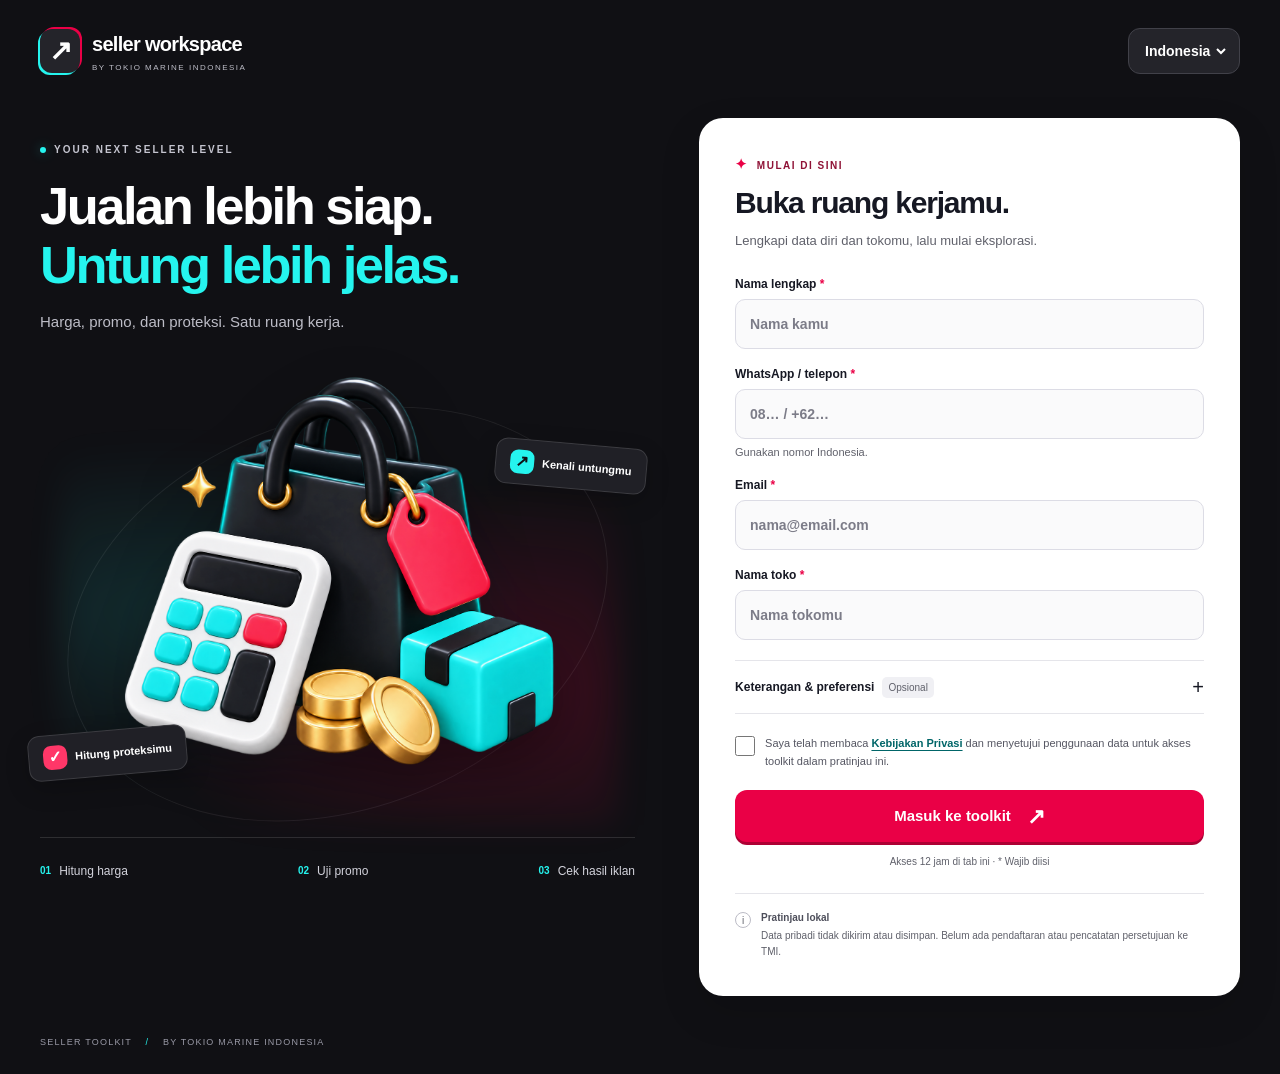
==== commit b4be782f: "Require store name in the access form" ====
--- a/web/index.html
+++ b/web/index.html
@@ -91,7 +91,7 @@
 <dialog id="return-dialog"><div class="dialog-head"><h2>Tambah catatan biaya</h2><button class="close-btn" data-close="return-dialog" aria-label="Tutup">×</button></div><div class="dialog-body"><p class="form-note" style="margin:0 0 20px">Gunakan ID internal. Jangan masukkan nama, kontak, atau alamat pembeli.</p><form class="form-grid" id="return-form"><label class="field"><span>ID order internal</span><span class="input-wrap"><input name="order" required maxlength="50" placeholder="INTERNAL-001"></span></label><label class="field"><span>Jenis kendala</span><select name="issue"><option>Retur pembeli</option><option>Gagal kirim</option><option>Kondisi buah</option><option>Permintaan trial</option><option>Lainnya</option></select></label><label class="field"><span>Ongkir kirim ke pembeli (Rp)</span><span class="input-wrap"><input name="forward" type="number" min="0" max="1000000000" step="1" value="0" required></span></label><label class="field"><span>Ongkir retur (Rp)</span><span class="input-wrap"><input name="reverse" type="number" min="0" max="1000000000" step="1" value="0" required></span></label><label class="field"><span>Biaya lain (Rp)</span><span class="input-wrap"><input name="other" type="number" min="0" max="1000000000" step="1" value="0" required></span></label><label class="field"><span>Biaya yang sudah diganti (Rp)</span><span class="input-wrap"><input name="recovery" type="number" min="0" max="1000000000" step="1" value="0" required></span></label><label class="field full"><span>Status</span><select name="status"><option>Baru</option><option>Diproses</option><option>Selesai</option></select></label><div class="field full"><button class="btn primary" type="submit">Tambah ke tracker</button></div></form></div></dialog>
 <dialog id="confirmation-dialog"><div class="dialog-head"><h2>Alur konfirmasi sudah terlihat.</h2><button class="close-btn" data-close="confirmation-dialog" aria-label="Tutup">×</button></div><div class="dialog-body"><span class="badge mint">Tidak ada data yang dikirim</span><p>Di versi produksi, halaman ini mengonfirmasi minat peserta sebelum informasi jadwal diberikan melalui kanal yang disetujui.</p><p class="form-note">Pada file ini, nama dan nomor yang diisi langsung dihapus setelah pratinjau. Belum ada pendaftaran ke TMI atau Mekari.</p><button class="btn primary" data-close="confirmation-dialog">Kembali ke toolkit</button></div></dialog>
 <div class="toast" id="toast" role="status" aria-live="polite"></div>
-<script src="i18n.js?v=c26b29542e08"></script>
+<script src="i18n.js?v=ad930351cba0"></script>
 <script src="pricing.js?v=f9266ad3d25f"></script>
 <script>
 'use strict';
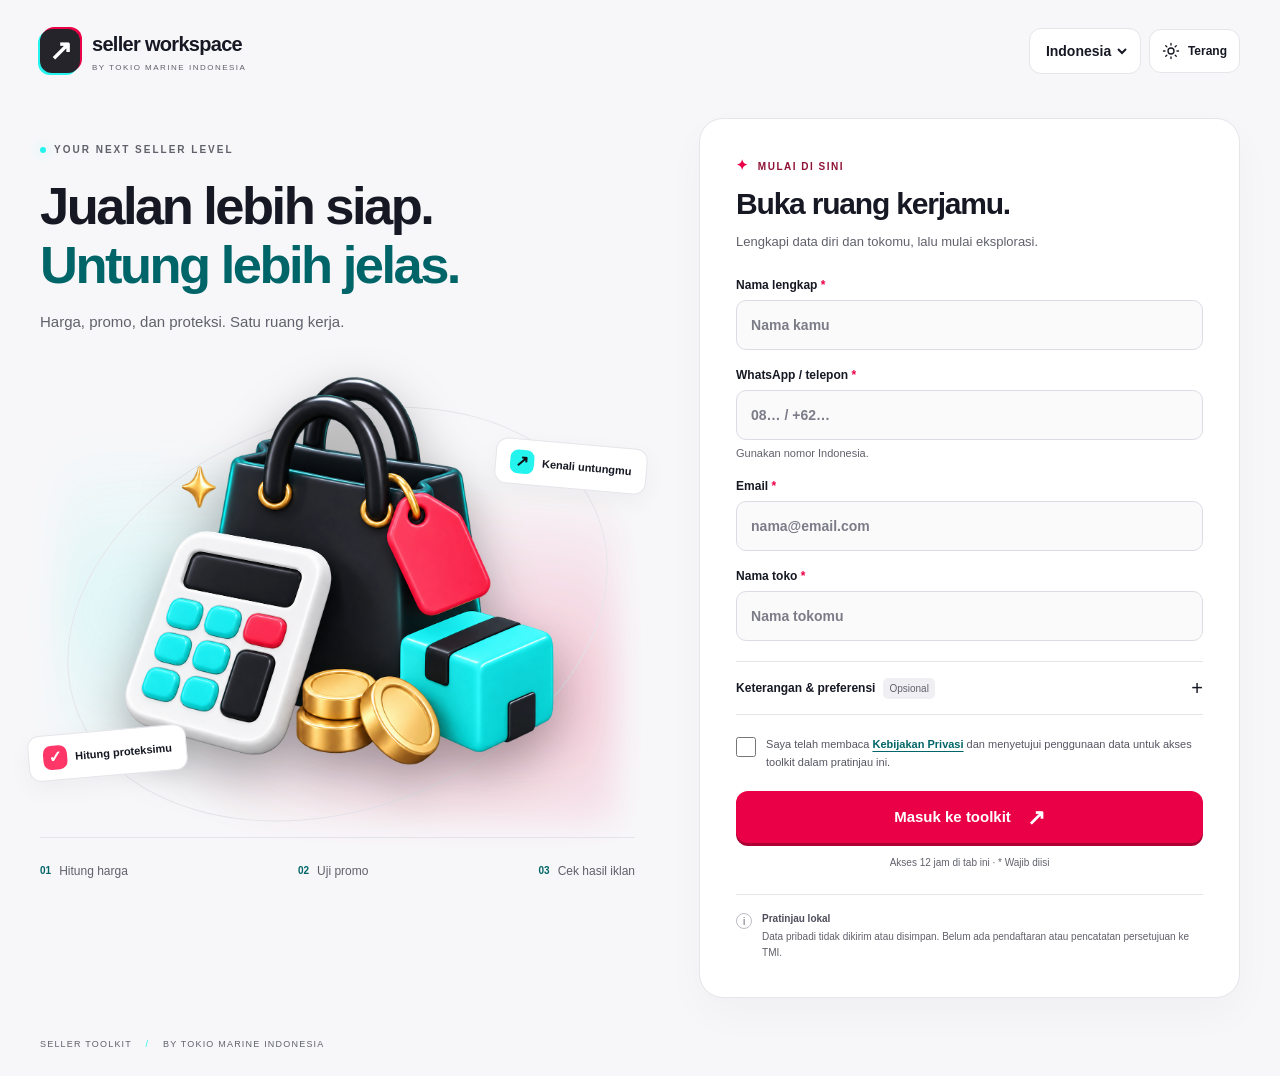
==== commit 7ff474a1: "Add persistent light and dark themes across the seller toolkit" ====
--- a/web/index.html
+++ b/web/index.html
@@ -1,7 +1,7 @@
 <!doctype html>
 <html lang="id" hidden>
-<head>
-<script src="access-session.js?v=6e40b05d6940"></script>
+<head><script src="theme-mode.js?v=fec9e397fc25"></script>
+<script src="access-session.js?v=0df6b41e7d85"></script>
 <meta charset="utf-8"><meta name="viewport" content="width=device-width,initial-scale=1,viewport-fit=cover">
 <title>TMI Seller Toolkit — Ruang Kerja Seller</title>
 <meta name="description" content="Konsep worksite TMI Seller Connect: kalkulator margin, simulasi promo, ROAS, stok, dan toolkit layanan pembeli.">
@@ -19,7 +19,7 @@
 <link rel="stylesheet" href="theme.css?v=b9138e4c793e">
 <link rel="stylesheet" href="mobile.css?v=251c480e85fb">
 <link rel="stylesheet" href="protection.css?v=87c7f509bc99">
-</head>
+<link rel="stylesheet" href="color-modes.css?v=06853a6d40b5"></head>
 <body>
 <a class="skip-link" href="#main">Lewati menu, ke isi halaman</a>
 <svg aria-hidden="true" style="display:none"><defs>
@@ -51,7 +51,7 @@
 <a href="#home" class="brand" data-page="home"><span class="brand-mark"><svg class="icon"><use href="#i-shield"/></svg></span><span><strong>seller workspace.</strong><small>by Tokio Marine Indonesia</small></span></a>
 <nav aria-label="Menu ruang kerja"><button class="nav-btn" data-page="home"><svg class="icon" aria-hidden="true"><use href="#i-grid"/></svg><span>Mulai di sini</span></button><div class="navlabel">RENCANA JUALAN</div><button class="nav-btn" data-page="margin"><svg class="icon" aria-hidden="true"><use href="#i-calc"/></svg><span>Harga & proteksi</span></button><button class="nav-btn" data-page="promo"><svg class="icon" aria-hidden="true"><use href="#i-tag"/></svg><span>Simulasi diskon</span></button><button class="nav-btn" data-page="roas"><svg class="icon" aria-hidden="true"><use href="#i-chart"/></svg><span>Cek biaya iklan</span></button><div class="navlabel">OPERASIONAL TOKO</div><button class="nav-btn" data-page="stock"><svg class="icon" aria-hidden="true"><use href="#i-box"/></svg><span>Rencana stok</span></button><button class="nav-btn" data-page="returns"><svg class="icon" aria-hidden="true"><use href="#i-chat"/></svg><span>Retur & pesan pembeli</span></button><div class="navlabel">PANDUAN & UNDUHAN</div><button class="nav-btn" data-page="templates"><svg class="icon" aria-hidden="true"><use href="#i-download"/></svg><span>Template & hasil</span></button><button class="nav-btn" data-page="webinar"><svg class="icon" aria-hidden="true"><use href="#i-calendar"/></svg><span>Belajar di TokioTalk</span></button><button class="nav-btn" data-page="protection"><svg class="icon" aria-hidden="true"><use href="#i-shield"/></svg><span>Kenali proteksi</span></button><button class="nav-btn" data-page="sources"><svg class="icon" aria-hidden="true"><use href="#i-book"/></svg><span>Cara hitung & sumber</span></button></nav><div class="sidebar-foot"><svg class="icon" aria-hidden="true"><use href="#i-lock"/></svg><span>Data di perangkat ini<br>Belum terhubung ke toko</span></div></aside>
 <div class="workspace">
-<header class="topbar"><div class="breadcrumbs"><button class="mobile-menu" id="menu" aria-label="Buka menu" aria-controls="sidebar" aria-expanded="false"><svg class="icon" aria-hidden="true"><use href="#i-menu"/></svg></button><span id="crumb-group">Ruang kerja</span><i aria-hidden="true">/</i><b id="crumb">Mulai di sini</b></div><div class="topactions"><label class="language-picker"><svg class="icon" aria-hidden="true" viewBox="0 0 24 24"><circle cx="12" cy="12" r="9"/><path d="M3 12h18M12 3c5 5 5 13 0 18M12 3c-5 5-5 13 0 18"/></svg><select id="language-select" aria-label="Bahasa / Language" data-no-i18n><option value="id" lang="id">Indonesia</option><option value="en" lang="en">English</option></select></label><span id="save-status" role="status" aria-live="polite">Angka contoh</span><button class="btn primary" data-save><svg class="icon" aria-hidden="true"><use href="#i-save"/></svg>Simpan</button></div></header>
+<header class="topbar"><div class="breadcrumbs"><button class="mobile-menu" id="menu" aria-label="Buka menu" aria-controls="sidebar" aria-expanded="false"><svg class="icon" aria-hidden="true"><use href="#i-menu"/></svg></button><span id="crumb-group">Ruang kerja</span><i aria-hidden="true">/</i><b id="crumb">Mulai di sini</b></div><div class="topactions"><div class="appearance-controls"><label class="language-picker"><svg class="icon" aria-hidden="true" viewBox="0 0 24 24"><circle cx="12" cy="12" r="9"/><path d="M3 12h18M12 3c5 5 5 13 0 18M12 3c-5 5-5 13 0 18"/></svg><select id="language-select" aria-label="Bahasa / Language" data-no-i18n><option value="id" lang="id">Indonesia</option><option value="en" lang="en">English</option><option value="zh" lang="zh-Hans">简体中文</option></select></label><button type="button" class="theme-toggle" id="theme-toggle" role="switch" aria-checked="false" aria-label="Mode gelap" title="Ubah tema"><svg class="theme-sun" aria-hidden="true" viewBox="0 0 24 24"><circle cx="12" cy="12" r="4"/><path d="M12 2v2m0 16v2M2 12h2m16 0h2M5 5l1.5 1.5m11 11L19 19M5 19l1.5-1.5m11-11L19 5"/></svg><svg class="theme-moon" aria-hidden="true" viewBox="0 0 24 24"><path d="M20.5 13a8.7 8.7 0 0 1-9.5-9.5A8.8 8.8 0 1 0 20.5 13Z"/></svg><span class="theme-name">Terang</span></button></div><span id="save-status" role="status" aria-live="polite">Angka contoh</span><button class="btn primary" data-save><svg class="icon" aria-hidden="true"><use href="#i-save"/></svg>Simpan</button></div></header>
 <main id="main">
 <section class="page active" id="page-home" aria-label="Mulai di sini">
 <div class="page-heading dashboard-heading"><div><div class="eyebrow">SELLER WORKSPACE</div><h1>Naik level jualanmu.</h1><p>Hitung untung. Siapkan langkah berikutnya.</p></div><div class="quest-counter"><span class="quest-stars" aria-hidden="true">✦ ✦ ✦</span><span id="quest-count">0/3 alat dijelajahi</span><progress id="quest-progress" max="3" value="0" aria-label="Alat rencana jualan dijelajahi"></progress></div></div>
@@ -91,7 +91,7 @@
 <dialog id="return-dialog"><div class="dialog-head"><h2>Tambah catatan biaya</h2><button class="close-btn" data-close="return-dialog" aria-label="Tutup">×</button></div><div class="dialog-body"><p class="form-note" style="margin:0 0 20px">Gunakan ID internal. Jangan masukkan nama, kontak, atau alamat pembeli.</p><form class="form-grid" id="return-form"><label class="field"><span>ID order internal</span><span class="input-wrap"><input name="order" required maxlength="50" placeholder="INTERNAL-001"></span></label><label class="field"><span>Jenis kendala</span><select name="issue"><option>Retur pembeli</option><option>Gagal kirim</option><option>Kondisi buah</option><option>Permintaan trial</option><option>Lainnya</option></select></label><label class="field"><span>Ongkir kirim ke pembeli (Rp)</span><span class="input-wrap"><input name="forward" type="number" min="0" max="1000000000" step="1" value="0" required></span></label><label class="field"><span>Ongkir retur (Rp)</span><span class="input-wrap"><input name="reverse" type="number" min="0" max="1000000000" step="1" value="0" required></span></label><label class="field"><span>Biaya lain (Rp)</span><span class="input-wrap"><input name="other" type="number" min="0" max="1000000000" step="1" value="0" required></span></label><label class="field"><span>Biaya yang sudah diganti (Rp)</span><span class="input-wrap"><input name="recovery" type="number" min="0" max="1000000000" step="1" value="0" required></span></label><label class="field full"><span>Status</span><select name="status"><option>Baru</option><option>Diproses</option><option>Selesai</option></select></label><div class="field full"><button class="btn primary" type="submit">Tambah ke tracker</button></div></form></div></dialog>
 <dialog id="confirmation-dialog"><div class="dialog-head"><h2>Alur konfirmasi sudah terlihat.</h2><button class="close-btn" data-close="confirmation-dialog" aria-label="Tutup">×</button></div><div class="dialog-body"><span class="badge mint">Tidak ada data yang dikirim</span><p>Di versi produksi, halaman ini mengonfirmasi minat peserta sebelum informasi jadwal diberikan melalui kanal yang disetujui.</p><p class="form-note">Pada file ini, nama dan nomor yang diisi langsung dihapus setelah pratinjau. Belum ada pendaftaran ke TMI atau Mekari.</p><button class="btn primary" data-close="confirmation-dialog">Kembali ke toolkit</button></div></dialog>
 <div class="toast" id="toast" role="status" aria-live="polite"></div>
-<script src="i18n.js?v=ad930351cba0"></script>
+<script src="i18n-zh.js?v=01afc90393dd"></script><script src="i18n.js?v=8d69fab7326e"></script>
 <script src="pricing.js?v=f9266ad3d25f"></script>
 <script>
 'use strict';
--- a/web/color-modes.css
+++ b/web/color-modes.css
@@ -0,0 +1,82 @@
+/* Shared appearance controls; dark overrides are screen-only so printing stays legible. */
+:root{color-scheme:light}
+.appearance-controls{display:flex;align-items:center;gap:8px;flex-shrink:0}
+.theme-toggle{display:inline-flex;align-items:center;justify-content:center;gap:8px;min-width:44px;min-height:44px;padding:8px 12px;border:1px solid var(--line);border-radius:12px;background:#fff;color:var(--ink);font:inherit;font-size:12px;font-weight:600;line-height:1.4;cursor:pointer;flex-shrink:0}
+.theme-toggle svg{width:18px;height:18px;fill:none;stroke:currentColor;stroke-width:1.8;stroke-linecap:round;stroke-linejoin:round}
+.theme-toggle .theme-moon{display:none}.theme-toggle:hover{border-color:var(--green)}
+@media(max-width:1100px){.theme-name{display:none}.theme-toggle{padding:10px}}
+@media(max-width:600px){.topbar .appearance-controls{grid-column:2;grid-row:1}.topbar .breadcrumbs b{overflow:hidden;text-overflow:ellipsis;white-space:nowrap;max-width:100%}.topbar .breadcrumbs{overflow:hidden}.topbar .mobile-menu{flex-shrink:0}.appearance-controls .language-picker{min-height:44px}.appearance-controls select{min-height:42px}}
+@media(max-width:400px){.access-header .brand-symbol{display:none}.access-header .access-brand{font-size:14px}.access-header .brand-byline{font-size:6px;letter-spacing:.7px}.access-header .appearance-controls{gap:6px}}
+/* A light landing page matching the workspace palette. */
+html[data-theme=light] body:has(.access-shell){background:var(--bg)}
+html[data-theme=light] :is(.access-brand,.access-hero){color:var(--ink)}
+html[data-theme=light] .access-header .language-picker{background:white;color:var(--ink);border-color:var(--line)}
+html[data-theme=light] :is(.brand-byline,.hero-eyebrow,.hero-copy p,.hero-journey,.access-footer){color:var(--sub)}
+html[data-theme=light] :is(.hero-accent,.hero-journey b){color:var(--green)}
+html[data-theme=light] .hero-journey,html[data-theme=light] .visual-orbit{border-color:var(--line)}
+html[data-theme=light] .visual-chip{background:white;color:var(--ink);border-color:var(--line);box-shadow:0 8px 24px #1618230b}
+html[data-theme=light] .access-card{border:1px solid var(--line);box-shadow:0 16px 40px #16182308}
+html[data-theme=light] .brand-symbol{color:white}
+@media screen{
+html[data-theme=dark]{color-scheme:dark;--ink:#f1f2f7;--sub:#bec0ce;--muted:#a8abba;--green:#65e3dc;--bg:#101014;--line:#383942;--mint:#163e3b;--cyan:#173a3b;--pink:#412332;--yellow:#3b321e;--shop-soft:#30212a;--shadow:0 10px 28px #0002;--surface:#1c1d24;--raised:#272932}
+html[data-theme=dark] body{background:var(--bg);color:var(--ink)}
+html[data-theme=dark] ::selection{color:#101014;background:#65e3dc}
+html[data-theme=dark] :is(button,a,input,select,textarea,summary):focus-visible{outline-color:#65e3dc}
+html[data-theme=dark] :is(.panel,.model-details,.stat-card,.tool-card,.journey-card,.live-summary,.quest-counter,.sheet-item,.source-card,.protection-card,dialog,.dialog-head,.mobile-result-card,.access-card,.sidebar,.skip-link){background:var(--surface);color:var(--ink);border-color:var(--line)}
+html[data-theme=dark] :is(.language-picker,.theme-toggle){background:var(--raised);border-color:var(--line);color:var(--ink)}
+html[data-theme=dark] :is(.theme-toggle .theme-sun){display:none}html[data-theme=dark] .theme-toggle .theme-moon{display:block}
+html[data-theme=dark] .theme-toggle{border-color:#477774}
+html[data-theme=dark] :is(.language-picker option,select option){background:var(--surface);color:var(--ink)}
+html[data-theme=dark] .topbar{background:var(--bg)}
+html[data-theme=dark] :is(.nav-btn:hover,.journey-nav,.operation-nav,.copybox,.step-number,.tabrow button,.nav-close,.close-btn,.optional-badge){background:var(--raised);color:var(--sub);border-color:var(--line)}
+html[data-theme=dark] :is(.nav-btn.active,.journey-step.active,.operation-step.active,.tabrow button.active){background:#32353f;color:var(--ink)}
+html[data-theme=dark] :is(.journey-step,.field,.protection-card .limit,.consent,.local-notice,.local-notice b){color:var(--sub)}
+html[data-theme=dark] :is(.btn.ghost,.btn.subtle){background:transparent;color:var(--ink);border-color:var(--line);box-shadow:0 2px 0 #0004}
+html[data-theme=dark] .btn.mint{color:#101014}
+html[data-theme=dark] :is(.badge.gray,.tag){background:#343641;color:#d4d6e0}
+html[data-theme=dark] :is(.badge.mint,.live-summary>span.summary-orb,.input-section legend>span,.journey-card.explored .step-number,.field-hint[open] summary,.field-hint summary:hover){background:var(--cyan);color:var(--green);border-color:#315b59}
+html[data-theme=dark] :is(.eyebrow,.form-eyebrow){color:#ff91b1}
+html[data-theme=dark] .start-panel{background:#30212a;border-color:#523441;color:var(--ink)}
+html[data-theme=dark] .start-panel:after{background:#163335}
+html[data-theme=dark] :is(.start-panel p,.start-panel small){color:#d6c2ca}
+html[data-theme=dark] .start-panel .badge{background:#462837;color:#ffb2ca;border-color:#634051}
+html[data-theme=dark] .hero-art:before{background:#204847;border-color:#345a58}
+html[data-theme=dark] :is(.journey-card,.tool-card.compact){box-shadow:0 4px 0 #0004}
+html[data-theme=dark] .journey-card:hover{border-color:#65a49f;box-shadow:0 5px 0 #163b3a}
+html[data-theme=dark] .quest-counter progress,html[data-theme=dark] .quest-counter progress::-webkit-progress-bar{background:#3a3d47}
+html[data-theme=dark] .quest-counter progress::-webkit-progress-value{background:#53cbc5}
+html[data-theme=dark] .quest-counter progress::-moz-progress-bar{background:#53cbc5}
+html[data-theme=dark] :is(.connection-panel,.intro-tip){background:#192f32;border-color:#315256;color:#c6e5e5}
+html[data-theme=dark] .connection-label{color:var(--green)}
+html[data-theme=dark] :is(.source-status,.result-breakdown,.result-row.strong){border-color:#37514f}
+html[data-theme=dark] :is(.input-wrap,.field select,.field textarea,.access-fields input,.access-fields textarea){background:#14151b;border-color:#424550;color:var(--ink)}
+html[data-theme=dark] :is(.input-wrap b,.field-hint summary){color:var(--sub)}
+html[data-theme=dark] .input-wrap:focus-within{border-color:var(--green);box-shadow:0 0 0 2px #234e4b}
+html[data-theme=dark] :is(.access-fields input:focus,.access-fields textarea:focus){background:#14151b;border-color:var(--green)}
+html[data-theme=dark] .access-fields input::placeholder,html[data-theme=dark] .access-fields textarea::placeholder{color:#a1a4b4}
+html[data-theme=dark] .field-hint small{background:#283a3c;color:#d0e2e2}
+html[data-theme=dark] :is(.result-panel,.margin-peek){background:#183330;border-color:#345c56;color:var(--ink)}
+html[data-theme=dark] :is(.result-label,.result-caption,.result-row){color:#bddbd6}
+html[data-theme=dark] :is(.status-tag,.tag.good){background:#224e40;color:#9de5bd}
+html[data-theme=dark] :is(.status-tag.negative,.badge.pink){background:#4d2638;color:#ffb3c9}
+html[data-theme=dark] :is(.tag.warn,.notice){background:#40361f;color:#f1d593}
+html[data-theme=dark] .data-table th{background:#292b34;color:#c3c5d3}
+html[data-theme=dark] :is(.data-table tr.good,.mobile-result-card.good){background:#19382f;border-color:#346351}
+html[data-theme=dark] :is(.data-table tr.bad,.mobile-result-card.bad){background:#38232e;border-color:#694052}
+html[data-theme=dark] .error{background:#3d2330;border-color:#784159;color:#ffb2c9}
+html[data-theme=dark] :is(.field-error,#access-error,.required){color:#ff9abb}
+html[data-theme=dark] .access-fields input[aria-invalid=true]{background:#311d27;border-color:#ff85ab}
+html[data-theme=dark] .consent input[aria-invalid=true]{outline-color:#ff85ab}
+html[data-theme=dark] :is(.protection-input,.premium-total){border-color:#573b47}
+html[data-theme=dark] :is(.compare-grid .selected,.protection-entry){border-color:#365d59}
+html[data-theme=dark] :is(.tool-icon.cyan,.tool-icon.mint){background:#244544;color:#9dece7}
+html[data-theme=dark] .tool-icon.pink{background:#472b39;color:#ffb3cb}
+html[data-theme=dark] .tool-icon.yellow{background:#383929;color:#e2dfa8}
+html[data-theme=dark] .mobile-dock{background:#1c1d24f5;border-color:var(--line)}
+html[data-theme=dark] .mobile-dock button.active{background:var(--cyan);color:var(--ink)}
+html[data-theme=dark] .toast{background:#e7e9f2;color:#181921}
+html[data-theme=dark] #save-status.unsaved{color:#f0cf89}
+html[data-theme=dark] .resource-strip{border-color:var(--line)}
+html[data-theme=dark] .access-card{box-shadow:0 16px 40px #0003}
+}
+@media print{.appearance-controls{display:none!important}}
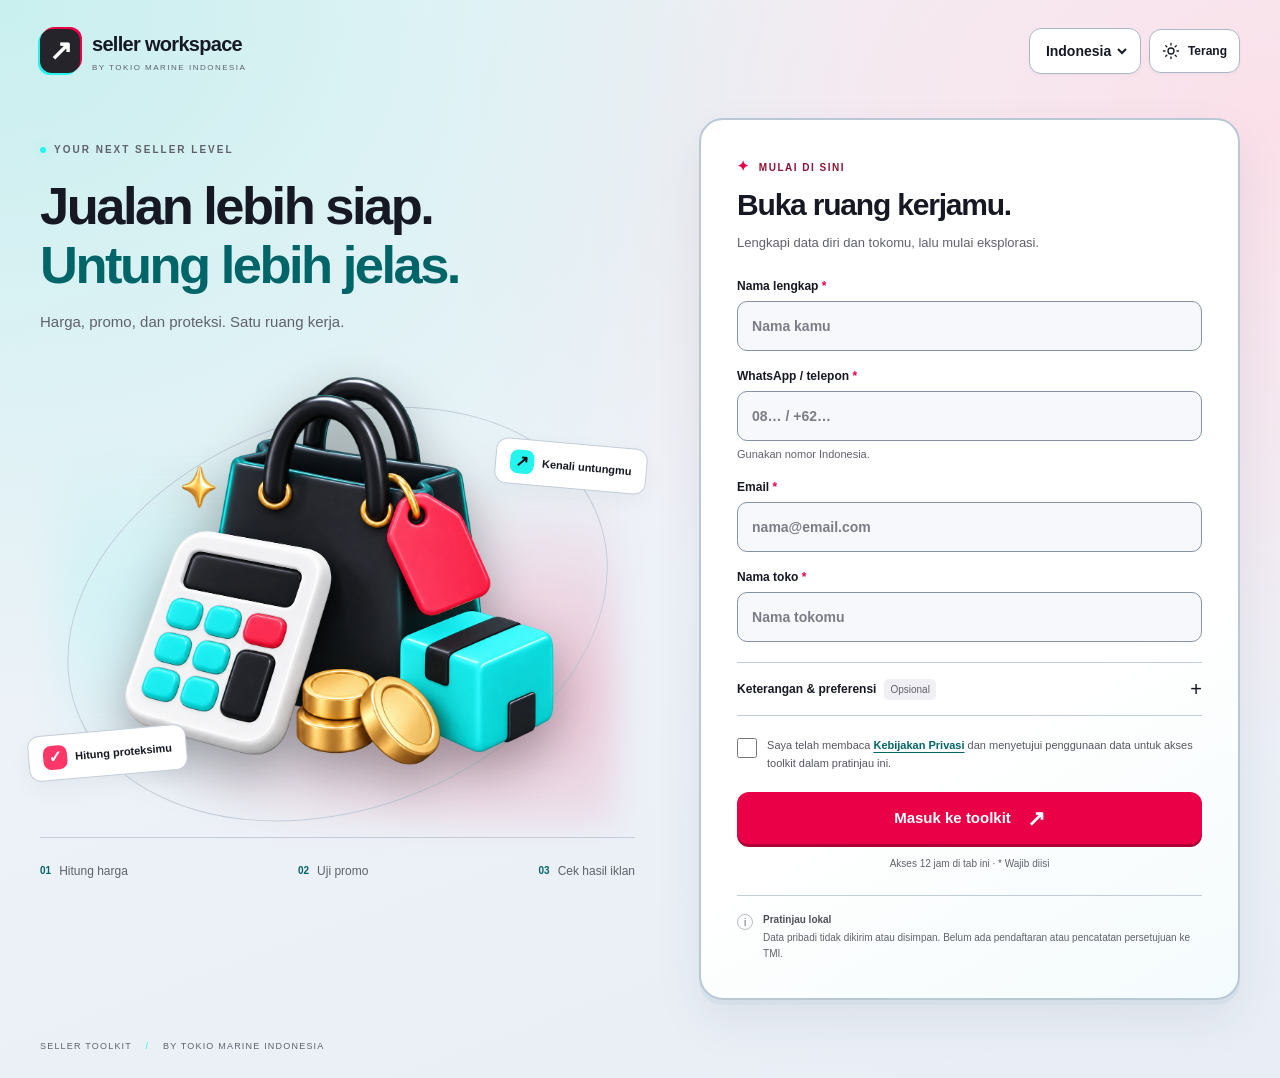
==== commit 083260b3: "Improve light theme borders and surface contrast" ====
--- a/web/index.html
+++ b/web/index.html
@@ -19,7 +19,7 @@
 <link rel="stylesheet" href="theme.css?v=b9138e4c793e">
 <link rel="stylesheet" href="mobile.css?v=251c480e85fb">
 <link rel="stylesheet" href="protection.css?v=87c7f509bc99">
-<link rel="stylesheet" href="color-modes.css?v=06853a6d40b5"></head>
+<link rel="stylesheet" href="color-modes.css?v=9cf86e1e31f6"></head>
 <body>
 <a class="skip-link" href="#main">Lewati menu, ke isi halaman</a>
 <svg aria-hidden="true" style="display:none"><defs>
--- a/web/color-modes.css
+++ b/web/color-modes.css
@@ -17,6 +17,37 @@
 html[data-theme=light] .visual-chip{background:white;color:var(--ink);border-color:var(--line);box-shadow:0 8px 24px #1618230b}
 html[data-theme=light] .access-card{border:1px solid var(--line);box-shadow:0 16px 40px #16182308}
 html[data-theme=light] .brand-symbol{color:white}
+@media screen{
+/* Light surfaces: clearer edges, quiet depth, and soft TikTok accent washes. */
+html[data-theme=light]{--bg:#eef2f7;--line:#c3cdd9;--shadow:0 4px 12px #25354d08,0 14px 32px #25354d08}
+html[data-theme=light] body,
+html[data-theme=light] body:has(.access-shell){background:radial-gradient(ellipse at 0 0,#c9efef 0,transparent 48%),radial-gradient(ellipse at 100% 12%,#fbe0e9 0,transparent 48%),linear-gradient(160deg,#f1f6fa,#e9eef6);background-repeat:no-repeat;min-height:100svh}
+html[data-theme=light] :is(.panel,.model-details,.stat-card,.tool-card,.journey-card,.live-summary,.quest-counter,.sheet-item,.source-card,.protection-card,.mobile-result-card){border:1.5px solid var(--line);box-shadow:var(--shadow)}
+html[data-theme=light] .access-card{border:2px solid #bac8d6;box-shadow:0 5px 0 #d4dfe9,0 20px 48px #24374f14;background:linear-gradient(150deg,#fff 65%,#f4fbfc)}
+html[data-theme=light] :is(.input-wrap,.field select,.field textarea,.access-fields input,.access-fields textarea){border:1.5px solid #8593a3;background:#f6f8fb}
+html[data-theme=light] :is(.access-fields input:hover,.access-fields textarea:hover){border-color:#5c7388}
+html[data-theme=light] .input-wrap:focus-within,
+html[data-theme=light] :is(.access-fields input:focus,.access-fields textarea:focus,.field select:focus,.field textarea:focus){border-color:#007b80;background:white;box-shadow:0 0 0 3px #25bdbb24}
+html[data-theme=light] .access-fields input[aria-invalid=true]{background:#fff3f6;border-color:#b80b3d}
+html[data-theme=light] :is(.language-picker,.theme-toggle,.btn.ghost,.btn.subtle){border-color:#aab7c6;box-shadow:0 2px 3px #25354d08}
+html[data-theme=light] .topbar{background:#f4f7fb;border-bottom:1px solid var(--line)}
+html[data-theme=light] .sidebar{border-right:1.5px solid #bdc9d6;box-shadow:4px 0 18px #25354d04}
+html[data-theme=light] .start-panel{border:1.5px solid #e4b6c5;box-shadow:0 8px 24px #7a334e0b}
+html[data-theme=light] :is(.result-panel,.margin-peek){background:linear-gradient(135deg,#e3f7f1,#effbf9);border:1.5px solid #86bdb6;box-shadow:0 6px 18px #164d470b}
+html[data-theme=light] :is(.intro-tip,.connection-panel,.protection-entry){border:1.5px solid #9ac7c8}
+html[data-theme=light] .protection-input{background:linear-gradient(135deg,#ffedf3,#fff6f8);border:1.5px solid #dfa4b8}
+html[data-theme=light] .compare-grid>div{border:1.5px solid var(--line)}
+html[data-theme=light] .compare-grid .selected{border-color:#80bcb8}
+html[data-theme=light] :is(.journey-nav,.operation-nav){background:#dfe6ef;box-shadow:inset 0 0 0 1px #c2cdd9}
+html[data-theme=light] :is(.journey-step.active,.operation-step.active){box-shadow:0 2px 5px #25354d17}
+html[data-theme=light] .copybox{background:#f1f5fa}
+html[data-theme=light] .data-table th{background:#e8eef5;border-color:#bdc9d6}
+html[data-theme=light] .data-table td{border-color:#cdd6e0}
+html[data-theme=light] :is(.mobile-result-card.good,.data-table tr.good){background:#edf9f4;border-color:#92c4ae}
+html[data-theme=light] :is(.mobile-result-card.bad,.data-table tr.bad){background:#fff0f5;border-color:#d7a2b5}
+html[data-theme=light] .mobile-dock{border-top:1.5px solid #b7c5d4;box-shadow:0 -4px 20px #25354d0c}
+html[data-theme=light] dialog{border:1.5px solid #b9c7d5}
+}
 @media screen{
 html[data-theme=dark]{color-scheme:dark;--ink:#f1f2f7;--sub:#bec0ce;--muted:#a8abba;--green:#65e3dc;--bg:#101014;--line:#383942;--mint:#163e3b;--cyan:#173a3b;--pink:#412332;--yellow:#3b321e;--shop-soft:#30212a;--shadow:0 10px 28px #0002;--surface:#1c1d24;--raised:#272932}
 html[data-theme=dark] body{background:var(--bg);color:var(--ink)}
